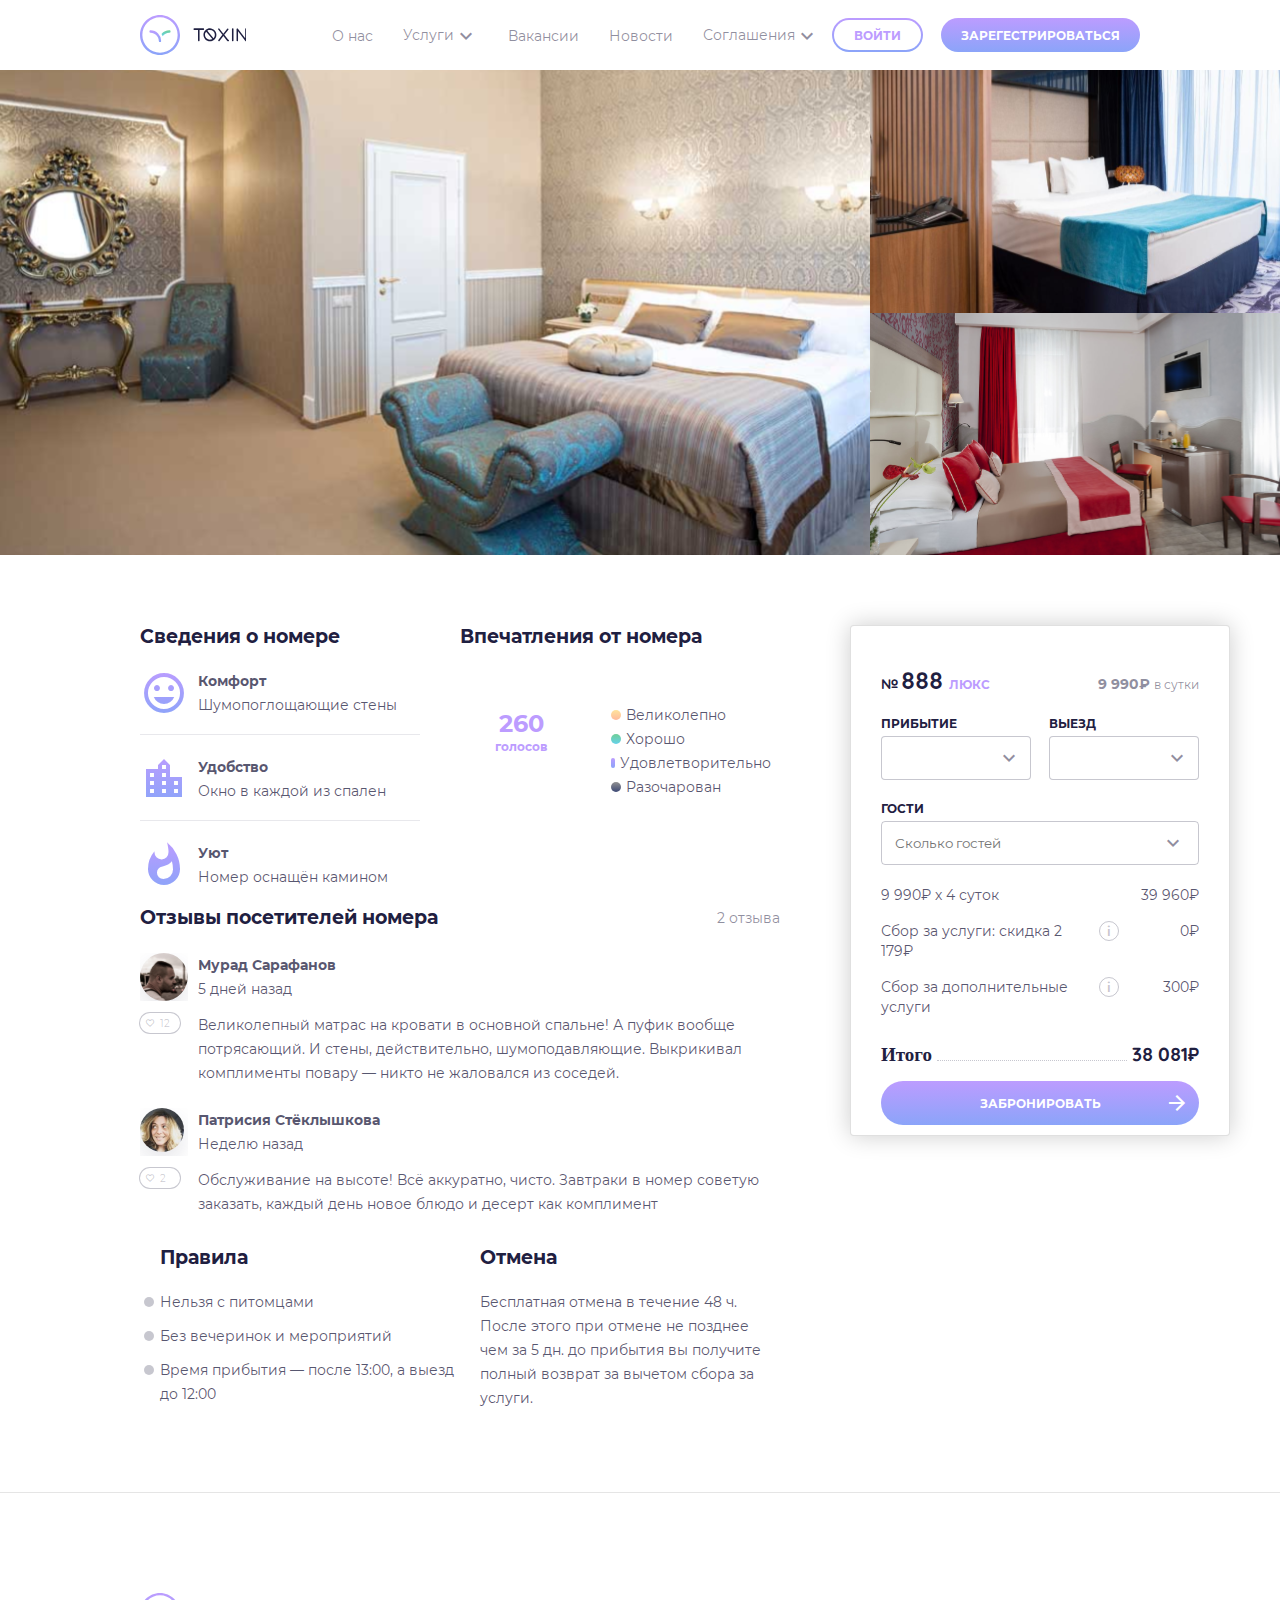
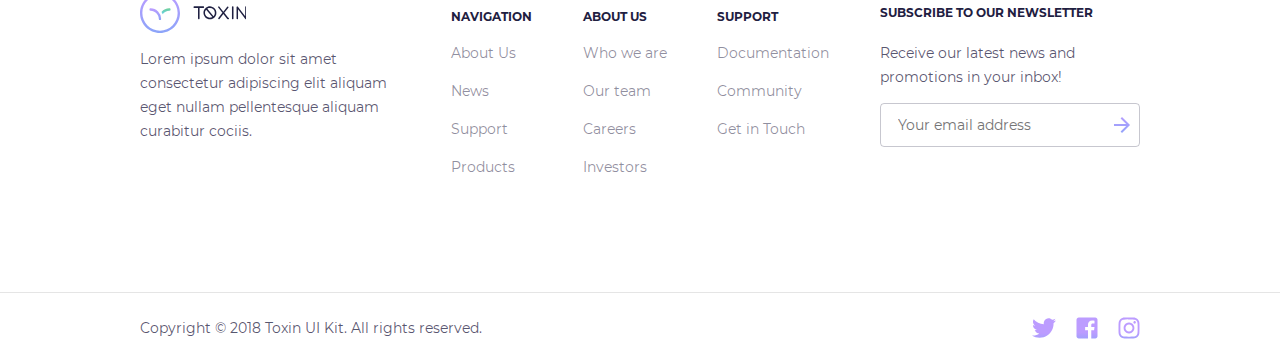
==== room_page/index.html @ 64a339bb "First commit" ====
<!DOCTYPE html><html lang="ru"><head><meta charset="utf-8"><meta name="viewport" content="width=device-width, initial-scale=1.0, maximum-scale=1.0, user-scalable=no"><title>Страница комнаты</title><link rel="stylesheet" href="/room_page.f1047e90.css"><script src="/library.4a9e25ad.js"></script><script src="/room_page.001ac469.js"></script><script src="/two_places_button.42d3b012.js"></script><script src="/one_place_button.93729bb8.js"></script><script>var a;function t(){if(""==CalendarStartDate||""==CalendarEndDate)return $(".main__price-calculator-start-date").val(""),void $(".main__price-calculator-end-date").val("");$(".main__price-calculator-start-date").val(CalendarStartDate.getDate()+"."+CalendarStartDate.getMonth()+"."+CalendarStartDate.getFullYear()),$(".main__price-calculator-end-date").val(CalendarEndDate.getDate()+"."+CalendarEndDate.getMonth()+"."+CalendarEndDate.getFullYear())}$(function(){});</script></head><body><header><div class="room-page-header__header-reg-content"><div class="header-content__company-icons"><div class="logo header-content__header-logo"><svg class="company_icon" width="40" height="40" fill="none" xmlns="http://www.w3.org/2000/svg"><path d="M20 27.059a1.18 1.18 0 01-1.176-1.177c0-4.53-3.706-8.235-8.235-8.235a1.18 1.18 0 01-1.177-1.177c0-.647.53-1.176 1.177-1.176a10.582 10.582 0 0110.588 10.588A1.18 1.18 0 0120 27.06z" fill="url(#paint0_linear)"/><path d="M30.588 16.47a1.18 1.18 0 01-1.176 1.177 8.21 8.21 0 00-6.765 3.559 12.044 12.044 0 00-1.176-2.294 10.49 10.49 0 017.94-3.618c.648 0 1.177.53 1.177 1.176z" fill="url(#paint1_linear)"/><path d="M20 40C8.97 40 0 31.03 0 20S8.97 0 20 0s20 8.97 20 20-8.97 20-20 20zm0-37.647C10.265 2.353 2.353 10.265 2.353 20S10.265 37.647 20 37.647 37.647 29.735 37.647 20 29.735 2.353 20 2.353z" fill="url(#paint2_linear)"/><defs><linearGradient id="paint0_linear" x1="15.294" y1="15.294" x2="15.294" y2="27.059" gradientUnits="userSpaceOnUse"><stop stop-color="#BC9CFF"/><stop offset="1" stop-color="#8BA4F9"/></linearGradient><linearGradient id="paint1_linear" x1="26.029" y1="15.294" x2="26.029" y2="21.206" gradientUnits="userSpaceOnUse"><stop stop-color="#6FCF97"/><stop offset="1" stop-color="#66D2EA"/></linearGradient><linearGradient id="paint2_linear" x1="20" y1="0" x2="20" y2="40" gradientUnits="userSpaceOnUse"><stop stop-color="#BC9CFF"/><stop offset="1" stop-color="#8BA4F9"/></linearGradient></defs></svg><svg class="company_name" width="54" height="14" fill="none" xmlns="http://www.w3.org/2000/svg"><path d="M10.335.368c.222 0 .402.076.542.228.152.14.228.32.228.542a.74.74 0 01-.228.543.705.705 0 01-.542.227H6.572v10.5a.761.761 0 01-.227.56c-.14.14-.32.21-.542.21-.21 0-.391-.07-.543-.21a.761.761 0 01-.228-.56v-10.5H1.27a.74.74 0 01-.542-.227.74.74 0 01-.228-.543C.5.916.576.736.728.596A.74.74 0 011.27.368h9.065zM16.908.368c.886 0 1.72.17 2.502.508.793.338 1.482.799 2.065 1.382a6.342 6.342 0 011.4 2.065c.338.782.508 1.616.508 2.503a6.259 6.259 0 01-.665 2.87 6.498 6.498 0 01-1.803 2.204l-.035.035c-.56.42-1.172.753-1.837.998a6.403 6.403 0 01-2.135.35c-.887 0-1.721-.17-2.503-.508a6.753 6.753 0 01-2.065-1.382 6.538 6.538 0 01-1.382-2.047 6.276 6.276 0 01-.508-2.52c0-.98.198-1.885.595-2.713.397-.84.94-1.557 1.628-2.152l.07-.07c.011 0 .029-.012.052-.035A6.333 6.333 0 0114.685.77c.7-.269 1.44-.403 2.223-.403zm0 11.375c.443 0 .863-.053 1.26-.158a5.584 5.584 0 001.155-.472L13.18 3.641a4.915 4.915 0 00-.875 1.47 4.664 4.664 0 00-.315 1.715c0 .676.128 1.312.385 1.907s.607 1.12 1.05 1.575c.455.443.98.793 1.575 1.05s1.231.385 1.908.385zm3.622-1.593c.408-.443.723-.944.945-1.504.233-.572.35-1.179.35-1.82a4.814 4.814 0 00-1.453-3.465 4.813 4.813 0 00-3.464-1.453c-.467 0-.916.064-1.348.193a4.46 4.46 0 00-1.207.525l6.177 7.524zM30.351 7.63a.763.763 0 01-.595-.28l-4.497-5.774a.714.714 0 01-.158-.543.722.722 0 01.28-.507.658.658 0 01.543-.14c.21.023.379.116.507.28l3.92 5.005L34.184.753a.709.709 0 01.49-.28.74.74 0 01.56.158.721.721 0 01.28.507.713.713 0 01-.158.543l-4.41 5.67a.73.73 0 01-.595.28zm4.918 5.635a1.572 1.572 0 01-.56-.105 3.865 3.865 0 01-.42-.227 2.376 2.376 0 01-.42-.42L30.35 7.981l-3.832 4.934a.721.721 0 01-.508.28.714.714 0 01-.543-.157.709.709 0 01-.28-.49.741.741 0 01.158-.56l4.41-5.67a.682.682 0 01.578-.28c.256 0 .46.093.612.28l4.095 5.25c.058.082.11.134.158.158l.105.052c.198 0 .361.07.49.21.14.128.215.292.227.49a.657.657 0 01-.175.543.744.744 0 01-.525.244h-.052zM39.734 13.265a.761.761 0 01-.56-.227.761.761 0 01-.227-.56V1.103c0-.21.076-.39.227-.542a.761.761 0 01.56-.228c.21 0 .391.076.543.228a.74.74 0 01.227.542v11.375a.761.761 0 01-.227.56.74.74 0 01-.543.227zM52.938 13.23a.685.685 0 01-.595-.297l-7.298-9.59v9.135a.74.74 0 01-.227.543.712.712 0 01-.525.21.75.75 0 01-.753-.753V1.121c0-.164.047-.31.14-.438a.696.696 0 01.385-.262.678.678 0 01.455-.018.79.79 0 01.385.263l7.28 9.607V1.121c0-.199.07-.374.21-.525a.74.74 0 01.543-.228c.21 0 .385.076.525.228a.721.721 0 01.227.525v11.357c0 .163-.046.31-.14.438a.8.8 0 01-.367.28 1.48 1.48 0 01-.245.034z" fill="#1F2041"/></svg>
</div></div><div class="header-content__navigation"><div class="simple-element header-content__nav-simple"><a>О нас</a></div><div class="drop-down-element header-content__nav-drop"><a>Услуги</a><i class="material-icons expand-elemet">expand_more</i></div><div class="simple-element header-content__nav-simple"><a>Вакансии</a></div><div class="simple-element header-content__nav-simple"><a>Новости</a></div><div class="drop-down-element header-content__nav-drop"><a>Соглашения</a><i class="material-icons expand-elemet">expand_more</i></div></div><div class="header-content__header-buttons"><div class="header-content__button-light button-light"><div>ВОЙТИ</div></div><div class="header-content__button-filled button-filled"><div class="innerText">ЗАРЕГЕСТРИРОВАТЬСЯ</div><i class="material-icons additional-icon"></i></div></div></div></header><div class="main"><div class="main__image_container"><div class="main__central_image"></div><div class="main__vertical_images"><div class="main__second_image"></div><div class="main__third_image"></div></div></div><div class="down-content"><div class="main__content"><div class="main__information-block"><div class="main__benefits"><div class="main__benefits-description">Сведения о номере</div><div class="main__benefit"><div class="material-icons main__pic">insert_emoticon</div><div class="main__benefit-description"><b>Комфорт</b><br>Шумопоглощающие стены</div></div><div class="main__benefit"><div class="material-icons main__pic">location_city</div><div class="main__benefit-description"><b>Удобство</b><br>Окно в каждой из спален</div></div><div class="main__benefit"><div class="material-icons main__pic">whatshot</div><div class="main__benefit-description"><b>Уют</b><br>Номер оснащён камином</div></div></div><div class="main__disco-reviews"><div class="main__disco-description">Впечатления от номера</div><div class="main__disco-content"><div class="main__disco-img"><svg class="main__disco-circle"><circle class="circleBad"/><circle class="circleNorm"/><circle class="circleGood"/><circle class="circleDelis"/></svg><div class="main__disco-text"><span>260</span><span>голосов</span></div></div><div class="main__disco-description"><div class="main__disco-description-row"><div class="main__disco_descritpion-color"></div><span>Великолепно</span></div><div class="main__disco-description-row"><div class="main__disco_descritpion-color"></div><span>Хорошо</span></div><div class="main__disco-description-row"><div class="main__disco_descritpion-color"></div><span>Удовлетворительно</span></div><div class="main__disco-description-row"><div class="main__disco_descritpion-color"></div><span>Разочарован</span></div></div></div></div></div><div class="main__text-reviews"><div class="main__text-review-description"><span>Отзывы посетителей номера</span><span>2 отзыва</span></div><div class="main__review"><div class="high_content"><img class="profile_picture" src="/1.a42a3c42.svg" alt="none"><div class="author_and_date"><b>Мурад Сарафанов</b><br>5 дней назад</div></div><div class="down_content"><div class="reviews"><div class="material-icons">favorite_border</div><span>12</span></div><div class="main_text">Великолепный матрас на кровати в основной спальне! А пуфик вообще потрясающий. И стены, действительно, шумоподавляющие. Выкрикивал комплименты повару — никто не жаловался из соседей.</div></div></div><div class="main__review"><div class="high_content"><img class="profile_picture" src="/2.dcd08bd1.svg" alt="none"><div class="author_and_date"><b>Патрисия Стёклышкова</b><br>Неделю назад</div></div><div class="down_content"><div class="reviews"><div class="material-icons">favorite_border</div><span>2</span></div><div class="main_text">Обслуживание на высоте! Всё аккуратно, чисто. Завтраки в номер советую заказать, каждый день новое блюдо и десерт как комплимент</div></div></div></div><div class="main__addirional-information-block"><div class="main__rules"><div class="main__rules-description">Правила</div><ul class="main__list-of-rules"><li>Нельзя с питомцами</li><li>Без вечеринок и мероприятий</li><li>Время прибытия — после 13:00, а выезд до 12:00</li></ul></div><div class="main__cancel-rules"><div class="main__cancel-description">Отмена</div><div class="main__cancel-text">Бесплатная отмена в течение 48 ч. После этого при отмене не позднее чем за 5 дн. до прибытия вы получите полный возврат за вычетом сбора за услуги.</div></div></div></div><div class="main__price-calculator"><div class="main__calculator-description"><span>№</span><span class="number">888</span><span class="type">люкс</span><span class="price">9 990₽</span><span class="period">в сутки</span></div><script src="/list-of-people.716e593d.js"></script><div class="room-list-of-counted-people list-of-counted-items"><div class="list-of-counted-items__item"><div class="list-of-counted-items__item-description">ВЗРОСЛЫЕ</div><div class="button button_minus" id="room-list-of-counted-people__minus-button">-</div><div class="item-number">0</div><div class="button button_plus" id="room-list-of-counted-people__plus-button">+ </div></div><div class="list-of-counted-items__item"><div class="list-of-counted-items__item-description">ДЕТИ</div><div class="button button_minus" id="room-list-of-counted-people__minus-button">-</div><div class="item-number">0</div><div class="button button_plus" id="room-list-of-counted-people__plus-button">+ </div></div><div class="list-of-counted-items__item"><div class="list-of-counted-items__item-description">МЛАДЕНЦЫ</div><div class="button button_minus" id="room-list-of-counted-people__minus-button">-</div><div class="item-number">0</div><div class="button button_plus" id="room-list-of-counted-people__plus-button">+ </div></div><div class="list-of-counted-items__down-buttons clear-accept-buttons"><div class="clean-button" id="room-list-of-counted-people__clean-button">ОЧИСТИТЬ</div><div class="save-button" id="room-list-of-counted-people__save-button">ПРИМЕНИТЬ</div></div></div><script src="/calendar-main.7dfb6f54.js"></script><div class="room-calculator-calendar calendar"><div class="calendar__selector"><div id="calendar-backward-btn"><i class="material-icons calendar-arrow">arrow_back</i></div><div class="calendar__date">Август 2019</div><div id="calendar-forward-btn"><i class="material-icons calendar-arrow">arrow_forward</i></div></div><div class="calendar__main"><div class="calendar__days-name"><div>Пн</div><div>Вт</div><div>Ср</div><div>Чт</div><div>Пт</div><div>Сб</div><div>Вс</div></div><div class="calendar__days"></div></div><div class="calendar__down-buttons clear-accept-buttons"><div class="clean-button" id="calendar__clean-button">ОЧИСТИТЬ</div><div class="save-button" id="calendar__save-button">ПРИМЕНИТЬ</div></div></div><div class="main__price-calculator__date-input"><div class="date-input-place"><div class="start-date-desctiption sub-text-header">прибытие</div><div class="date-input-field" id="start-date-input-field"><input class="main__price-calculator-start-date" type="text" disabled><i class="material-icons two-places-expand-elemet" id="start-date-expand">expand_more</i></div></div><div class="date-input-place"><div class="end-date-desctiption sub-text-header">выезд</div><div class="date-input-field" id="end-date-input-field"><input class="main__price-calculator-end-date" type="text" disabled><i class="material-icons two-places-expand-elemet" id="end-date-expand">expand_more</i></div></div></div><div class="main-price-calculator__one-input"><div class="one-input-container"> <div class="one-input-desctiption sub-text-header">гости</div><div class="one-input-field"> <input class="one-input-text main__price-calculator-number-of-people" type="text" placeholder="Сколько гостей" disabled><i class="material-icons one-input-expand-elemet" id="one-expand__people">expand_more</i></div></div></div><div class="main__price-description-container"><div class="main__price_row"><div class="main__price-description">9 990₽ х 4 суток</div><div class="main__price-inf">i</div><div class="main__price">39 960₽</div></div><div class="main__price_row"><div class="main__price-description">Сбор за услуги: скидка 2 179₽</div><div class="main__price-inf">i </div><div class="main__price">0₽</div></div><div class="main__price_row"><div class="main__price-description">Сбор за дополнительные услуги</div><div class="main__price-inf">i</div><div class="main__price">300₽</div></div></div><div class="price-result"><div>Итого</div><div class="delimiter"></div><div class="summary-price">38 081₽ </div></div><div class="main__price-calculator-button-filled button-filled"><div class="innerText">ЗАБРОНИРОВАТЬ</div><i class="material-icons additional-icon">arrow_forward</i></div></div></div></div><footer><div class="room-page-footer footer-main-content"><div class="footer-main-content__element-logo"><div class="logo footer-logo"><svg class="company_icon" width="40" height="40" fill="none" xmlns="http://www.w3.org/2000/svg"><path d="M20 27.059a1.18 1.18 0 01-1.176-1.177c0-4.53-3.706-8.235-8.235-8.235a1.18 1.18 0 01-1.177-1.177c0-.647.53-1.176 1.177-1.176a10.582 10.582 0 0110.588 10.588A1.18 1.18 0 0120 27.06z" fill="url(#paint0_linear)"/><path d="M30.588 16.47a1.18 1.18 0 01-1.176 1.177 8.21 8.21 0 00-6.765 3.559 12.044 12.044 0 00-1.176-2.294 10.49 10.49 0 017.94-3.618c.648 0 1.177.53 1.177 1.176z" fill="url(#paint1_linear)"/><path d="M20 40C8.97 40 0 31.03 0 20S8.97 0 20 0s20 8.97 20 20-8.97 20-20 20zm0-37.647C10.265 2.353 2.353 10.265 2.353 20S10.265 37.647 20 37.647 37.647 29.735 37.647 20 29.735 2.353 20 2.353z" fill="url(#paint2_linear)"/><defs><linearGradient id="paint0_linear" x1="15.294" y1="15.294" x2="15.294" y2="27.059" gradientUnits="userSpaceOnUse"><stop stop-color="#BC9CFF"/><stop offset="1" stop-color="#8BA4F9"/></linearGradient><linearGradient id="paint1_linear" x1="26.029" y1="15.294" x2="26.029" y2="21.206" gradientUnits="userSpaceOnUse"><stop stop-color="#6FCF97"/><stop offset="1" stop-color="#66D2EA"/></linearGradient><linearGradient id="paint2_linear" x1="20" y1="0" x2="20" y2="40" gradientUnits="userSpaceOnUse"><stop stop-color="#BC9CFF"/><stop offset="1" stop-color="#8BA4F9"/></linearGradient></defs></svg><svg class="company_name" width="54" height="14" fill="none" xmlns="http://www.w3.org/2000/svg"><path d="M10.335.368c.222 0 .402.076.542.228.152.14.228.32.228.542a.74.74 0 01-.228.543.705.705 0 01-.542.227H6.572v10.5a.761.761 0 01-.227.56c-.14.14-.32.21-.542.21-.21 0-.391-.07-.543-.21a.761.761 0 01-.228-.56v-10.5H1.27a.74.74 0 01-.542-.227.74.74 0 01-.228-.543C.5.916.576.736.728.596A.74.74 0 011.27.368h9.065zM16.908.368c.886 0 1.72.17 2.502.508.793.338 1.482.799 2.065 1.382a6.342 6.342 0 011.4 2.065c.338.782.508 1.616.508 2.503a6.259 6.259 0 01-.665 2.87 6.498 6.498 0 01-1.803 2.204l-.035.035c-.56.42-1.172.753-1.837.998a6.403 6.403 0 01-2.135.35c-.887 0-1.721-.17-2.503-.508a6.753 6.753 0 01-2.065-1.382 6.538 6.538 0 01-1.382-2.047 6.276 6.276 0 01-.508-2.52c0-.98.198-1.885.595-2.713.397-.84.94-1.557 1.628-2.152l.07-.07c.011 0 .029-.012.052-.035A6.333 6.333 0 0114.685.77c.7-.269 1.44-.403 2.223-.403zm0 11.375c.443 0 .863-.053 1.26-.158a5.584 5.584 0 001.155-.472L13.18 3.641a4.915 4.915 0 00-.875 1.47 4.664 4.664 0 00-.315 1.715c0 .676.128 1.312.385 1.907s.607 1.12 1.05 1.575c.455.443.98.793 1.575 1.05s1.231.385 1.908.385zm3.622-1.593c.408-.443.723-.944.945-1.504.233-.572.35-1.179.35-1.82a4.814 4.814 0 00-1.453-3.465 4.813 4.813 0 00-3.464-1.453c-.467 0-.916.064-1.348.193a4.46 4.46 0 00-1.207.525l6.177 7.524zM30.351 7.63a.763.763 0 01-.595-.28l-4.497-5.774a.714.714 0 01-.158-.543.722.722 0 01.28-.507.658.658 0 01.543-.14c.21.023.379.116.507.28l3.92 5.005L34.184.753a.709.709 0 01.49-.28.74.74 0 01.56.158.721.721 0 01.28.507.713.713 0 01-.158.543l-4.41 5.67a.73.73 0 01-.595.28zm4.918 5.635a1.572 1.572 0 01-.56-.105 3.865 3.865 0 01-.42-.227 2.376 2.376 0 01-.42-.42L30.35 7.981l-3.832 4.934a.721.721 0 01-.508.28.714.714 0 01-.543-.157.709.709 0 01-.28-.49.741.741 0 01.158-.56l4.41-5.67a.682.682 0 01.578-.28c.256 0 .46.093.612.28l4.095 5.25c.058.082.11.134.158.158l.105.052c.198 0 .361.07.49.21.14.128.215.292.227.49a.657.657 0 01-.175.543.744.744 0 01-.525.244h-.052zM39.734 13.265a.761.761 0 01-.56-.227.761.761 0 01-.227-.56V1.103c0-.21.076-.39.227-.542a.761.761 0 01.56-.228c.21 0 .391.076.543.228a.74.74 0 01.227.542v11.375a.761.761 0 01-.227.56.74.74 0 01-.543.227zM52.938 13.23a.685.685 0 01-.595-.297l-7.298-9.59v9.135a.74.74 0 01-.227.543.712.712 0 01-.525.21.75.75 0 01-.753-.753V1.121c0-.164.047-.31.14-.438a.696.696 0 01.385-.262.678.678 0 01.455-.018.79.79 0 01.385.263l7.28 9.607V1.121c0-.199.07-.374.21-.525a.74.74 0 01.543-.228c.21 0 .385.076.525.228a.721.721 0 01.227.525v11.357c0 .163-.046.31-.14.438a.8.8 0 01-.367.28 1.48 1.48 0 01-.245.034z" fill="#1F2041"/></svg>
</div><p class="footer-main-content__text">Lorem ipsum dolor sit amet consectetur adipiscing elit aliquam eget nullam pellentesque aliquam curabitur cociis.</p></div><div class="item-list"><ul><li>navigation</li><li>About Us</li><li>News</li><li>Support</li><li>Products</li></ul></div><div class="item-list"><ul><li>About us</li><li>Who we are</li><li>Our team</li><li>Careers</li><li>Investors</li></ul></div><div class="item-list"><ul><li>Support</li><li>Documentation</li><li>Community</li><li>Get in Touch</li></ul></div><div class="footer-main-content__element-subscribe"><p class="footer-main-content__subscribe-header">Subscribe to our newsletter</p><p class="footer-main-content__subscribe-description">Receive our latest news and promotions in your inbox!</p><form action=""><div class="email-submit-field"><input id="email-input" name="email" type="text" placeholder="Your email address"><i class="material-icons email-submit-arrow">arrow_forward</i></div></form></div></div><div class="room-page-footer-underline footer-underline-content"><div class="footer-underline-content__copyright">Copyright © 2018 Toxin UI Kit. All rights reserved.</div><div class="footer-underline-content__icons"><div class="social_networks footer-underline"><svg class="twitter-svg" width="24" height="20" fill="none" xmlns="http://www.w3.org/2000/svg"><path d="M21.516 5.125c.03.125.047.328.047.61 0 2.25-.547 4.421-1.641 6.515-1.125 2.219-2.703 3.984-4.735 5.297-2.218 1.469-4.765 2.203-7.64 2.203-2.75 0-5.266-.734-7.547-2.203.344.031.734.047 1.172.047 2.281 0 4.328-.703 6.14-2.11-1.093 0-2.062-.312-2.906-.937a5.085 5.085 0 01-1.687-2.438c.312.032.61.047.89.047.438 0 .875-.047 1.313-.14-1.125-.25-2.063-.829-2.813-1.735C1.36 9.375.984 8.344.984 7.187v-.093a4.634 4.634 0 002.204.656 5.46 5.46 0 01-1.594-1.781 4.683 4.683 0 01-.61-2.344c0-.875.235-1.703.704-2.484A13.646 13.646 0 006.14 4.797a13.794 13.794 0 005.671 1.5 6.832 6.832 0 01-.093-1.125c0-.875.219-1.688.656-2.438A4.77 4.77 0 0114.156.906 4.754 4.754 0 0116.594.25c.718 0 1.375.14 1.968.422a5.473 5.473 0 011.641 1.125 10.015 10.015 0 003.14-1.172c-.374 1.156-1.093 2.063-2.155 2.719.937-.125 1.875-.39 2.812-.797-.688 1-1.516 1.86-2.484 2.578z" fill="url(#paint0_linear)"/><defs><linearGradient id="paint0_linear" x1="12" y1="-2" x2="12" y2="22" gradientUnits="userSpaceOnUse"><stop stop-color="#BC9CFF"/><stop offset="1" stop-color="#8BA4F9"/></linearGradient></defs></svg>
<svg class="facebook-svg" width="22" height="22" fill="none" xmlns="http://www.w3.org/2000/svg"><path d="M21.5 2.75v16.5a2.17 2.17 0 01-.656 1.594 2.17 2.17 0 01-1.594.656h-3.984v-8.297h2.812l.422-3.187h-3.234V8c0-.5.093-.875.28-1.125.25-.281.673-.422 1.267-.422H18.5V3.641c-.656-.094-1.469-.141-2.438-.141-1.25 0-2.25.375-3 1.125-.718.719-1.078 1.734-1.078 3.047v2.344H9.125v3.187h2.86V21.5H2.75a2.17 2.17 0 01-1.594-.656A2.17 2.17 0 01.5 19.25V2.75c0-.625.219-1.156.656-1.594A2.17 2.17 0 012.75.5h16.5a2.17 2.17 0 011.594.656c.437.438.656.969.656 1.594z" fill="url(#paint0_linear)"/><defs><linearGradient id="paint0_linear" x1="11" y1="-1" x2="11" y2="23" gradientUnits="userSpaceOnUse"><stop stop-color="#BC9CFF"/><stop offset="1" stop-color="#8BA4F9"/></linearGradient></defs></svg>
<svg class="instagram-svg" width="22" height="22" fill="none" xmlns="http://www.w3.org/2000/svg"><path d="M11 5.61c-.969 0-1.875.25-2.719.75a5.406 5.406 0 00-1.969 1.968A5.252 5.252 0 005.61 11c0 .969.235 1.875.704 2.719a5.93 5.93 0 001.968 1.969A5.51 5.51 0 0011 16.39c.969 0 1.86-.235 2.672-.703.844-.5 1.5-1.157 1.969-1.97.5-.843.75-1.75.75-2.718a5 5 0 00-.75-2.672 4.972 4.972 0 00-1.97-1.969A5 5 0 0011 5.61zm0 8.906a3.386 3.386 0 01-2.484-1.032A3.386 3.386 0 017.484 11c0-.969.344-1.797 1.032-2.484A3.386 3.386 0 0111 7.484c.969 0 1.797.344 2.484 1.032A3.386 3.386 0 0114.516 11c0 .969-.344 1.797-1.032 2.484A3.386 3.386 0 0111 14.516zm6.89-9.141c-.03.344-.171.64-.421.89-.219.25-.5.376-.844.376s-.64-.125-.89-.375a1.217 1.217 0 01-.376-.891c0-.344.125-.64.375-.89s.547-.376.891-.376.64.125.89.375.376.547.376.891zm3.563 1.266c-.062-.907-.203-1.688-.422-2.344A5.13 5.13 0 0019.72 2.28 5.13 5.13 0 0017.703.97C17.047.75 16.266.625 15.36.594 14.484.53 13.031.5 11 .5S7.5.531 6.594.594c-.875.031-1.64.156-2.297.375A5.537 5.537 0 002.234 2.28 5.392 5.392 0 00.97 4.297C.75 4.953.609 5.734.547 6.64.516 7.516.5 8.969.5 11s.016 3.5.047 4.406c.062.875.203 1.64.422 2.297a5.841 5.841 0 001.265 2.063 5.318 5.318 0 002.063 1.218c.656.25 1.422.391 2.297.422.906.063 2.375.094 4.406.094 2.031 0 3.484-.031 4.36-.094.906-.031 1.687-.156 2.343-.375a5.392 5.392 0 002.016-1.265 5.536 5.536 0 001.312-2.063c.219-.656.344-1.422.375-2.297.063-.906.094-2.375.094-4.406 0-2.031-.016-3.484-.047-4.36zm-2.25 10.546c-.375.938-1.047 1.61-2.015 2.016-.5.188-1.344.313-2.532.375-.656.031-1.625.047-2.906.047h-1.5c-1.25 0-2.219-.016-2.906-.047-1.157-.062-2-.187-2.532-.375-.937-.375-1.609-1.047-2.015-2.015-.188-.532-.313-1.375-.375-2.532a68.365 68.365 0 01-.047-2.906v-1.5c0-1.25.016-2.219.047-2.906.062-1.188.187-2.032.375-2.532.375-.968 1.047-1.64 2.015-2.015.532-.188 1.375-.313 2.532-.375a68.37 68.37 0 012.906-.047h1.5c1.25 0 2.219.016 2.906.047 1.188.062 2.031.187 2.531.375.97.375 1.641 1.047 2.016 2.015.188.5.313 1.344.375 2.532.031.656.047 1.625.047 2.906v1.5c0 1.25-.016 2.219-.047 2.906-.062 1.156-.187 2-.375 2.531z" fill="url(#paint0_linear)"/><defs><linearGradient id="paint0_linear" x1="11" y1="-1" x2="11" y2="23" gradientUnits="userSpaceOnUse"><stop stop-color="#BC9CFF"/><stop offset="1" stop-color="#8BA4F9"/></linearGradient></defs></svg>
</div></div></div></footer></body></html>
---- room_page.f1047e90.css ----
@font-face{font-family:Material Icons;font-style:normal;font-weight:400;src:url(/MaterialIcons-Regular.b2dfdb43.eot);src:local("Material Icons"),local("MaterialIcons-Regular"),url(/MaterialIcons-Regular.042e3246.woff2) format("woff2"),url(/MaterialIcons-Regular.cc4a9352.woff) format("woff"),url(/MaterialIcons-Regular.7f257eac.ttf) format("truetype")}.material-icons{font-family:Material Icons!important;font-weight:400;font-style:normal;font-size:24px;display:inline-block;line-height:1;text-transform:none;letter-spacing:normal;word-wrap:normal;white-space:nowrap;direction:ltr;-webkit-font-smoothing:antialiased;text-rendering:optimizeLegibility;-moz-osx-font-smoothing:grayscale;font-feature-settings:"liga"}@font-face{font-family:Montserrat;src:url(/Montserrat-Regular.4a781d87.ttf) format("truetype");font-weight:400;font-style:normal}@font-face{font-family:Montserrat;src:url(/Montserrat-Bold.21325ae9.ttf) format("truetype");font-weight:700;font-style:normal}@font-face{font-family:Quicksand;src:url(/Quicksand-Light.4e412ae1.ttf) format("truetype");font-weight:300;font-style:normal}@font-face{font-family:Quicksand;src:url(/Quicksand-Regular.25f4ee2e.ttf) format("truetype");font-weight:400;font-style:normal}@font-face{font-family:Quicksand;src:url(/Quicksand-Bold.18b20a52.ttf) format("truetype");font-weight:700;font-style:bold}.button-filled{cursor:pointer;display:flex;position:relative;justify-content:center;border-radius:22px;background:linear-gradient(180deg,#bc9cff,#8ba4f9);height:34px;color:#fff;padding:0 20px}.button-filled div{font-family:Montserrat;font-style:normal;font-weight:700;font-size:12px;margin:auto 0;align-items:center}.button-filled i{position:absolute;text-align:center;width:44px;height:44px;line-height:44px}.button-light{cursor:pointer;display:flex;justify-content:center;position:relative;height:30px;border-radius:20px;background-clip:padding-box;background:#fff;color:#bc9cff;padding:0 20px}.button-light div{margin:auto 0;align-items:center}.button-light:after{position:absolute;top:-2px;bottom:-2px;left:-2px;right:-2px;background:linear-gradient(180deg,#bc9cff,#8ba4f9);content:"";z-index:-1;border-radius:22px}.drop-down-element{height:18px;display:flex;align-items:flex-start}.drop-down-element a{font-style:normal;font-weight:400;font-size:14px;color:rgba(31,32,65,.5)}.drop-down-element .expand-elemet{line-height:20px;color:rgba(31,32,65,.5)}.simple-element{height:18px}.simple-element a{font-style:normal;font-weight:400;font-size:14px;color:rgba(31,32,65,.5)}body{margin:0}[class$=__header-reg-content]{background:#fff;box-shadow:0 10px 20px rgba(31,32,65,.05);width:100%;min-height:70px;display:flex;flex-direction:row;align-items:center;flex-wrap:wrap}[class$=__header-reg-content] *{font-family:Montserrat}[class$=__header-reg-content] .header-content__company-icons{margin-left:140px;margin-right:auto}[class$=__header-reg-content] .header-content__navigation{display:flex;flex-direction:row;align-content:center}[class$=__header-reg-content] .header-content__navigation>*{margin:0 15px}[class$=__header-reg-content] .header-content__header-buttons{z-index:0;margin-right:140px;display:flex;align-items:center;flex-wrap:wrap;align-content:center}[class$=__header-reg-content] .header-content__header-buttons .header-content__button-light{font-style:normal;font-weight:700;font-size:12px;line-height:15px}[class$=__header-reg-content] .header-content__header-buttons .header-content__button-filled{z-index:10;font-style:normal;font-weight:700;font-size:12px;line-height:15px;margin-left:20px}@media (max-width:1250px){[class$=__header-reg-content]{flex-direction:column;justify-content:space-between;align-content:center}[class$=__header-reg-content]>*{margin:10px 0!important}}@media (max-width:500px){[class$=__header-reg-content]{flex-direction:column;justify-content:space-between;align-content:center}[class$=__header-reg-content]>*{flex-direction:column!important;align-items:center!important;margin:10px 0!important}[class$=__header-reg-content] .header-content__navigation>*{margin:10px 0!important}[class$=__header-reg-content] .header-content__header-buttons>*{margin:5px 0!important}}.logo{display:flex;align-items:center}.logo .company_icon{width:40px;margin-right:12.5px}.logo .company_name{width:53.19px}.item-list ul{padding-inline-start:0;list-style:none}.item-list ul>li{color:rgba(31,32,65,.5);font-style:normal;font-weight:400;font-size:14px;margin-top:20px}.item-list ul :first-child{font-style:normal;font-weight:700;font-size:12px;color:#1f2041;margin-top:0;text-transform:uppercase}.footer-main-content{border-top:1px solid #e5e5e5;padding-top:100px;background:#fff;box-shadow:0 1px 0 rgba(31,32,65,.1);display:flex;flex-direction:row;align-items:flex-start;justify-content:space-between;padding-bottom:100px}.footer-main-content *{font-family:Montserrat}.footer-main-content .footer-main-content__element-logo{margin-left:140px;width:260px}.footer-main-content .footer-main-content__element-logo .footer-main-content__text{font-style:normal;font-weight:400;font-size:14px;line-height:24px;color:rgba(31,32,65,.75)}.footer-main-content .footer-main-content__element-subscribe{margin-right:140px;width:260px}.footer-main-content .footer-main-content__element-subscribe .footer-main-content__subscribe-header{text-transform:uppercase;font-style:normal;font-weight:700;font-size:12px;color:#1f2041;margin-bottom:21px}.footer-main-content .footer-main-content__element-subscribe .footer-main-content__subscribe-description{font-style:normal;font-weight:400;font-size:14px;line-height:24px;color:rgba(31,32,65,.75)}.footer-main-content .footer-main-content__element-subscribe .email-submit-field{display:flex;flex-direction:row;align-items:center;border:1px solid rgba(31,32,65,.25);box-sizing:border-box;border-radius:4px;width:260px;height:44px}.footer-main-content .footer-main-content__element-subscribe .email-submit-field .material-icons.email-submit-arrow{width:44px;text-align:center;background:linear-gradient(180deg,#bc9cff,#8ba4f9);-webkit-background-clip:text;-webkit-text-fill-color:transparent;display:initial}.footer-main-content .footer-main-content__element-subscribe .email-submit-field #email-input{border:none;font-style:normal;font-weight:400;font-size:14px;line-height:24px;color:rgba(31,32,65,.25);margin-left:15px;margin-right:auto}.footer-main-content .footer-main-content__element-subscribe .email-submit-field .image-select-label__cancel{background:none;border:none;width:44px;height:44px}@media (max-width:1130px){.footer-main-content__element-logo{margin-left:3%!important}.footer-main-content__element-subscribe{margin-right:3%!important}}@media (max-width:880px){.footer-main-content{flex-direction:column!important;align-items:center}.footer-main-content .item-list{width:260px}.footer-main-content__element-logo{margin-left:0!important}.footer-main-content__element-subscribe{margin-right:0!important}}.social_networks{display:flex;flex-direction:row;align-items:center}.social_networks .facebook-svg,.social_networks .twitter-svg{margin-right:20px}.footer-underline-content{border-top:1px solid #e5e5e5;width:100%;height:70px;display:flex;align-items:center;background:#fff}.footer-underline-content .footer-underline-content__copyright{margin-left:140px;margin-right:auto;font-family:Montserrat;font-style:normal;font-weight:400;font-size:14px;line-height:17px;color:rgba(31,32,65,.75)}.footer-underline-content .footer-underline-content__icons{margin-right:140px}@media (max-width:760px){.footer-underline-content{flex-direction:column!important;align-items:center;height:90px}.footer-underline-content__copyright{margin-left:0!important;margin-right:0!important;margin-top:10px;margin-bottom:10px}.footer-underline-content__icons{margin-right:0!important}}.calendar{background:#fff;border:1px solid rgba(31,32,65,.25);box-sizing:border-box;box-shadow:0 10px 20px rgba(31,32,65,.05);border-radius:4px;padding-left:20px;padding-right:20px}.calendar .calendar__selector{display:flex;align-items:center;justify-content:space-between;margin-top:20px;margin-bottom:30px}.calendar .calendar__selector .calendar__date{font-style:normal;font-weight:700;font-size:19px;line-height:24px}.calendar .calendar__selector .material-icons.calendar-arrow{width:44px;text-align:center;background:linear-gradient(180deg,#bc9cff,#8ba4f9);-webkit-background-clip:text;-webkit-user-select:none;-webkit-text-fill-color:transparent;display:initial}.calendar .calendar__main .calendar__days-name{font-family:Montserrat;display:flex;flex-direction:row;justify-content:space-around}.calendar .calendar__main .calendar__days-name *{height:40px;line-height:40px;font-style:normal;font-weight:700;font-size:12px;color:#bc9cff}.calendar .calendar__main .calendar__days{display:flex;flex-direction:row;flex-wrap:wrap}.calendar .calendar__main .calendar__days .day{cursor:pointer;-webkit-user-select:none;text-align:center;font-style:normal;font-weight:400;font-size:12px;width:14.2%}.calendar .calendar__main .calendar__days .pushed-up{background:linear-gradient(180deg,#6fcf97,#66d2ea);border-radius:22px;color:#fff!important}.calendar .calendar__main .calendar__days .pushed-down{background:linear-gradient(180deg,rgba(111,207,151,.445),rgba(102,210,234,.466));border-radius:22px;color:#fff!important}.calendar .calendar__main .calendar__days .mouse-on{background:hsla(0,0%,56.9%,.11);border-radius:22px}.calendar .calendar__main .calendar__days .other-month-day{color:rgba(31,32,65,.25)}.calendar .calendar__main .calendar__days .curr-month-day{color:rgba(31,32,65,.5)}.calendar .calendar__main .calendar__days .selected-day,.calendar .calendar__main .calendar__days .selected-day-in-period{z-index:10;font-weight:700;border-radius:22px;color:#fff!important;background:linear-gradient(180deg,#bc9cff,#8ba4f9)!important}.calendar .calendar__main .calendar__days .selected-day-in-period{position:relative}.calendar .calendar__main .calendar__days .selected-day-in-period.start:before{right:0}.calendar .calendar__main .calendar__days .selected-day-in-period.end:before,.calendar .calendar__main .calendar__days .selected-day-in-period.start:before{width:20px;height:inherit;content:"";z-index:-1;position:absolute;border-radius:0;background:linear-gradient(180deg,rgba(188,156,255,.25),rgba(139,164,249,.25) 80%)}.calendar .calendar__main .calendar__days .selected-day-in-period.end:before{left:0}.calendar .calendar__main .calendar__days .day-in-period{background:linear-gradient(180deg,rgba(188,156,255,.25),rgba(139,164,249,.25) 80%)}.calendar .clear-accept-buttons{display:flex;flex-direction:row;justify-content:space-between;align-content:center}.calendar .clear-accept-buttons .clean-button{color:rgba(31,32,65,.5)}.calendar .clear-accept-buttons .clean-button,.calendar .clear-accept-buttons .save-button{cursor:pointer;font-family:Montserrat;font-style:normal;font-weight:700;font-size:12px;line-height:15px}.calendar .clear-accept-buttons .save-button{color:#bc9cff}.calendar .calendar__down-buttons{margin-top:20px;margin-bottom:20px}.list-of-counted-items{display:flex;flex-direction:column;height:159px;border:1px solid rgba(31,32,65,.5);box-shadow:0 10px 20px rgba(31,32,65,.05);background:#fff}.list-of-counted-items .list-of-counted-items__down-buttons{margin-top:19px}.list-of-counted-items .list-of-counted-items__down-buttons :first-child{margin-left:15px}.list-of-counted-items .list-of-counted-items__down-buttons :last-child{margin-right:7px}.list-of-counted-items .clear-accept-buttons{display:flex;flex-direction:row;justify-content:space-between;align-content:center}.list-of-counted-items .clear-accept-buttons .clean-button{cursor:pointer;font-family:Montserrat;font-style:normal;font-weight:700;font-size:12px;line-height:15px;color:rgba(31,32,65,.5)}.list-of-counted-items .clear-accept-buttons .save-button{cursor:pointer;font-family:Montserrat;font-style:normal;font-weight:700;font-size:12px;line-height:15px;color:#bc9cff}.list-of-counted-items .list-of-counted-items__item{margin-top:7px;height:30px;display:flex;flex-direction:row;align-items:center}.list-of-counted-items .list-of-counted-items__item .list-of-counted-items__item-description{margin-right:auto;font-style:normal;font-weight:700;font-size:12px;line-height:15px;color:#1f2041;margin-left:15px}.list-of-counted-items .list-of-counted-items__item .button{-webkit-user-select:none;display:flex;justify-content:center;width:30px;height:30px;border:1px solid rgba(31,32,65,.25);box-sizing:border-box;border-radius:22px;color:rgba(31,32,65,.5)}.list-of-counted-items .list-of-counted-items__item .item-number{width:20px;text-align:center}.list-of-counted-items .list-of-counted-items__item .pushed-up{background:hsla(0,0%,70.2%,.479)}.list-of-counted-items .list-of-counted-items__item .button_minus{line-height:25px;margin-right:10px}.list-of-counted-items .list-of-counted-items__item .button_plus{line-height:30px;margin-left:10px;margin-right:7px}[class$=__review] .high_content{display:flex;flex-direction:row;align-content:center}[class$=__review] .high_content img{width:48px;height:48px;margin-right:10px}[class$=__review] .high_content .author_and_date{font-style:normal;font-size:14px;line-height:24px;color:rgba(31,32,65,.75)}[class$=__review] .down_content{margin-top:12px;display:flex;flex-direction:row;justify-content:flex-start}[class$=__review] .down_content .reviews{width:40px;height:20px;background:#fff;background-clip:padding-box;position:relative;border-radius:20px;-webkit-user-select:none}[class$=__review] .down_content .reviews :first-child{color:rgba(31,32,65,.25);width:20px;height:20px;font-size:10px;line-height:20px;text-align:center}[class$=__review] .down_content .reviews :last-child{vertical-align:middle;font-style:normal;font-weight:400;font-size:10px;line-height:20px;text-align:center;color:rgba(31,32,65,.25)}[class$=__review] .down_content .reviews:after{position:absolute;top:-1px;bottom:-1px;left:-1px;right:-1px;background:rgba(31,32,65,.25);content:"";z-index:-1;border-radius:10px;border-radius:22px}[class$=__review] .down_content .reviews-click :first-child{color:#bc9cff;width:20px;height:20px;font-size:10px;line-height:20px;text-align:center}[class$=__review] .down_content .reviews-click :last-child{vertical-align:middle;font-style:normal;font-weight:400;font-size:10px;line-height:20px;text-align:center;color:#bc9cff}[class$=__review] .down_content .reviews-click:after{position:absolute;top:-1px;bottom:-1px;left:-1px;right:-1px;background:linear-gradient(180deg,#bc9cff,#8ba4f9);content:"";z-index:-1;border-radius:10px;border-radius:22px}[class$=__review] .down_content .main_text{margin-left:18px;width:90%;font-style:normal;font-weight:400;font-size:14px;line-height:24px;color:rgba(31,32,65,.75)}[class$=__date-input]{display:flex;flex-direction:row;align-items:flex-start;width:100%;margin-top:30px}[class$=__date-input] :first-child{margin-right:auto}[class$=__date-input] .date-input-place{width:47.2%}[class$=__date-input] .date-input-place input{background:none;border:none;box-sizing:border-box;padding-left:15px}[class$=__date-input] .date-input-place .date-input-field{display:flex;flex-direction:row;align-content:center;background:#fff;border:1px solid rgba(31,32,65,.25);box-sizing:border-box;border-radius:4px}[class$=__date-input] .date-input-place .date-input-field :first-child{width:70%;padding-top:12px;padding-bottom:12px}[class$=__date-input] .date-input-place .date-input-field .two-places-expand-elemet{cursor:pointer;text-align:center;line-height:42px;width:28%;color:rgba(31,32,65,.5)}[class$=__date-input] .date-input-place .end-date{width:150px;padding-top:12px;padding-bottom:12px}[class$=__one-input]{margin-top:24px;width:100%}[class$=__one-input] .one-input-field{border:1px solid rgba(31,32,65,.25);border-radius:4px;display:flex;align-content:center}[class$=__one-input] .one-input-field .one-input-text{margin-right:auto;background:none;border:none;box-sizing:border-box;padding-left:13px;text-overflow:ellipsis;width:87%}[class$=__one-input] .one-input-field .one-input-expand-elemet{-webkit-user-select:none;cursor:pointer;text-align:center;line-height:42px;width:16.5%;color:rgba(31,32,65,.5)}.text-header{font-family:Open Sans;width:100%;font-size:24px;line-height:30px}.sub-text-header,.text-header{font-style:normal;font-weight:700;color:#1f2041}.sub-text-header{font-size:12px;line-height:9px;text-transform:uppercase;margin-bottom:8px}.main *{font-family:Montserrat}.main .main__image_container{display:flex;flex-direction:row;align-items:flex-start;height:485px}.main .main__image_container .main__central_image{height:100%;width:68%;background-image:url(/888.d6756c8f.svg);background-size:cover}.main .main__image_container .main__vertical_images{height:485px;width:32%;display:flex;flex-direction:column;align-items:flex-start}.main .main__image_container .main__vertical_images div{width:100%;height:50%}.main .main__image_container .main__vertical_images .main__second_image{background-image:url(/956.daf66b98.svg);background-size:cover}.main .main__image_container .main__vertical_images .main__third_image{background-image:url(/980.b75dedaf.svg);background-size:cover}.main .down-content{display:flex;flex-direction:row}.main .down-content .main__price-calculator{position:relative;padding-left:30px;padding-right:30px;width:380px;height:511px;background:#fff;border:1px solid rgba(0,0,0,.12);box-sizing:border-box;box-shadow:0 0 25px rgba(0,0,0,.2);border-radius:4px;margin-top:70px;margin-left:70px;margin-bottom:70px}.main .down-content .main__price-calculator .main__calculator-description{margin-top:46px;width:100%;display:flex;flex-direction:row;align-items:flex-end;line-height:10px}.main .down-content .main__price-calculator .main__calculator-description :first-child{font-family:Quicksand;font-style:normal;font-weight:700;font-size:14px;color:#1f2041;margin-right:3px;align-self:flex-end}.main .down-content .main__price-calculator .main__calculator-description .number{font-family:Quicksand;font-style:normal;font-weight:700;font-size:24px;line-height:17px;color:#1f2041;margin-right:6px}.main .down-content .main__price-calculator .main__calculator-description .type{font-family:Montserrat;font-style:normal;font-weight:700;font-size:12px;line-height:9px;text-transform:uppercase;color:#bc9cff;margin-right:auto}.main .down-content .main__price-calculator .main__calculator-description .price{font-style:normal;font-weight:700;font-size:14px;line-height:10px;color:rgba(31,32,65,.5);margin-right:4px}.main .down-content .main__price-calculator .main__calculator-description .period{font-style:normal;font-weight:400;font-size:12px;line-height:8px;color:rgba(31,32,65,.5)}.main .down-content .main__price-calculator .main__price-calculator-date-input{display:flex;flex-direction:row;align-items:flex-start;width:100%;margin-top:30px}.main .down-content .main__price-calculator .main__price-calculator-date-input :first-child{margin-right:auto}.main .down-content .main__price-calculator .main__price-calculator-date-input .main__price-calculator-date-input-place{width:47.2%}.main .down-content .main__price-calculator .main__price-calculator-date-input .main__price-calculator-date-input-place input{background:none;border:none;box-sizing:border-box;padding-left:15px}.main .down-content .main__price-calculator .main__price-calculator-date-input .main__price-calculator-date-input-place .main__price-calculator-date-input-field{display:flex;flex-direction:row;align-content:center;background:#fff;border:1px solid rgba(31,32,65,.25);box-sizing:border-box;border-radius:4px}.main .down-content .main__price-calculator .main__price-calculator-date-input .main__price-calculator-date-input-place .main__price-calculator-date-input-field .main__price-calculator-end-date,.main .down-content .main__price-calculator .main__price-calculator-date-input .main__price-calculator-date-input-place .main__price-calculator-date-input-field .main__price-calculator-start-date{width:70%;padding-top:12px;padding-bottom:12px}.main .down-content .main__price-calculator .main__price-calculator-date-input .main__price-calculator-date-input-place .main__price-calculator-date-input-field .calendar-expand-elemet{cursor:pointer;text-align:center;line-height:42px;width:28%;color:rgba(31,32,65,.5)}.main .down-content .main__price-calculator .main__price-calculator-date-input .main__price-calculator-date-input-place .main__price-calculator-end-date-desctiption,.main .down-content .main__price-calculator .main__price-calculator-date-input .main__price-calculator-date-input-place .main__price-calculator-start-date-desctiption{font-style:normal;font-weight:700;font-size:12px;line-height:9px;text-transform:uppercase;color:#1f2041;margin-bottom:8px}.main .down-content .main__price-calculator .main__price-calculator-date-input .main__price-calculator-date-input-place .main__price-calculator-end-date{width:150px;padding-top:12px;padding-bottom:12px}.main .down-content .main__price-calculator .main__price-calculator-people-input{margin-top:24px;width:100%}.main .down-content .main__price-calculator .main__price-calculator-people-input .main__price-calculator-number-of-people-desctiption{font-style:normal;font-weight:700;font-size:12px;line-height:9px;margin-bottom:8px;text-transform:uppercase;color:#1f2041}.main .down-content .main__price-calculator .main__price-calculator-people-input .main__price-calculator-number-of-people-input-field{border:1px solid rgba(31,32,65,.25);border-radius:4px;display:flex;align-content:center}.main .down-content .main__price-calculator .main__price-calculator-people-input .main__price-calculator-number-of-people-input-field .main__price-calculator-number-of-people{margin-right:auto;background:none;border:none;box-sizing:border-box;padding-left:13px;text-overflow:ellipsis;width:87%}.main .down-content .main__price-calculator .main__price-calculator-people-input .main__price-calculator-number-of-people-input-field .people-expand-elemet{-webkit-user-select:none;cursor:pointer;text-align:center;line-height:42px;width:13%;color:rgba(31,32,65,.5)}.main .down-content .main__price-calculator .main__price-description-container{margin-top:20px}.main .down-content .main__price-calculator .main__price-description-container :first-child .main__price-inf{visibility:hidden}.main .down-content .main__price-calculator .main__price-description-container :last-child{margin-bottom:0}.main .down-content .main__price-calculator .main__price-description-container .main__price_row{margin-bottom:16px;width:100%;display:flex;flex-direction:row;align-items:flex-start}.main .down-content .main__price-calculator .main__price-description-container .main__price_row *{font-style:normal;font-weight:400;font-size:14px;line-height:20px;color:rgba(31,32,65,.75)}.main .down-content .main__price-calculator .main__price-description-container .main__price_row .main__price-description{width:67.3%}.main .down-content .main__price-calculator .main__price-description-container .main__price_row .main__price-inf{margin-left:4px;margin-right:auto;border-radius:10px;width:18px;height:18px;text-align:center;font-style:normal;font-weight:700;font-size:12px;line-height:20px;color:rgba(31,32,65,.25);border:1px solid rgba(31,32,65,.25)}.main .down-content .main__price-calculator .price-result{margin-top:30px;width:100%;height:14px;display:flex;flex-direction:row;justify-content:space-between}.main .down-content .main__price-calculator .price-result *{font-family:Quicksand;font-style:normal;font-weight:700;font-size:19px;line-height:14px;color:#1f2041}.main .down-content .main__price-calculator .price-result .delimiter{align-self:flex-end;width:60%;height:0;border-bottom:1px dotted rgba(31,32,65,.25);box-sizing:border-box}.main .down-content .main__price-calculator .room-list-of-counted-people{display:none;position:absolute;z-index:10;width:316px;top:234px;left:30px}.main .down-content .main__price-calculator .main__price-calculator-button-filled{width:100%;height:44px;padding:0;margin-top:20px;margin-bottom:30px}.main .down-content .main__price-calculator .main__price-calculator-button-filled .additional-icon{right:0}.main .down-content .main__price-calculator .room-calculator-calendar{z-index:20;position:absolute;display:none;top:160px;left:30px;right:30px}.main .down-content .main__content{margin-left:140px;margin-top:70px;width:50%;height:100%}.main .down-content .main__content .main__information-block{height:40%;display:flex;flex-direction:row}.main .down-content .main__content .main__information-block .main__benefits{width:50%;height:100%}.main .down-content .main__content .main__information-block .main__benefits .main__benefits-description{font-style:normal;font-weight:700;font-size:19px;line-height:24px;color:#1f2041}.main .down-content .main__content .main__information-block .main__benefits :last-child{border-bottom:none!important}.main .down-content .main__content .main__information-block .main__benefits .main__benefit{height:65px;width:280px;display:flex;flex-direction:row;margin-top:20px;border-bottom:1px solid rgba(31,32,65,.1)}.main .down-content .main__content .main__information-block .main__benefits .main__benefit .main__pic{width:48px;height:48px;text-align:center;font-family:Material Icons;font-size:48px;background:linear-gradient(180deg,#bc9cff,#8ba4f9);-webkit-background-clip:text;-webkit-text-fill-color:transparent}.main .down-content .main__content .main__information-block .main__benefits .main__benefit .main__benefit-description{margin-left:10px;font-family:Montserrat;font-size:14px;line-height:24px;color:rgba(31,32,65,.75)}.main .down-content .main__content .main__information-block .main__disco-reviews{width:50%;height:100%}.main .down-content .main__content .main__information-block .main__disco-reviews .main__disco-description{font-style:normal;font-weight:700;font-size:19px;line-height:24px;color:#1f2041}.main .down-content .main__content .main__information-block .main__disco-reviews .main__disco-content{display:flex;flex-direction:row}.main .down-content .main__content .main__information-block .main__disco-reviews .main__disco-content .main__disco-img{margin-top:21px;position:relative;width:121px;height:121px}.main .down-content .main__content .main__information-block .main__disco-reviews .main__disco-content .main__disco-img .main__disco-circle .circleBad{cx:60px;cy:60px;r:60px;fill:transparent;stroke:url(#bad-gradient);stroke-width:0px;stroke-dasharray:157px 157px;stroke-dashoffset:-77px}.main .down-content .main__content .main__information-block .main__disco-reviews .main__disco-content .main__disco-img .main__disco-circle .circleNorm{cx:62px;cy:63px;r:60px;fill:transparent;stroke:url(#norm-gradient);stroke-width:4px;stroke-dasharray:138px 343px;stroke-dashoffset:197px}.main .down-content .main__content .main__information-block .main__disco-reviews .main__disco-content .main__disco-img .main__disco-circle .circleGood{cx:62px;cy:63px;r:60px;fill:transparent;stroke:url(#good-gradient);stroke-width:4px;stroke-dasharray:90px 309px;stroke-dashoffset:-2px}.main .down-content .main__content .main__information-block .main__disco-reviews .main__disco-content .main__disco-img .main__disco-circle .circleDelis{cx:62px;cy:63px;r:60px;fill:transparent;stroke:url(#delis-gradient);stroke-width:4px;stroke-dasharray:186px 186px;stroke-dashoffset:-95px}.main .down-content .main__content .main__information-block .main__disco-reviews .main__disco-content .main__disco-img .main__disco-text{position:absolute;top:39px;left:35px;display:flex;flex-direction:column;align-items:center}.main .down-content .main__content .main__information-block .main__disco-reviews .main__disco-content .main__disco-img .main__disco-text span{font-style:normal;font-weight:700;color:#bc9cff}.main .down-content .main__content .main__information-block .main__disco-reviews .main__disco-content .main__disco-img .main__disco-text :first-child{font-size:24px;line-height:30px}.main .down-content .main__content .main__information-block .main__disco-reviews .main__disco-content .main__disco-img .main__disco-text :last-child{font-size:12px;line-height:15px}.main .down-content .main__content .main__information-block .main__disco-reviews .main__disco-content .main__disco-description{margin-left:30px;margin-top:54px;height:96px;width:160px;display:flex;flex-direction:column}.main .down-content .main__content .main__information-block .main__disco-reviews .main__disco-content .main__disco-description .main__disco-description-row{height:24px;display:flex;flex-direction:row;align-items:center}.main .down-content .main__content .main__information-block .main__disco-reviews .main__disco-content .main__disco-description .main__disco-description-row .main__disco_descritpion-color{width:10px;height:10px;margin-right:5px;border-radius:5px}.main .down-content .main__content .main__information-block .main__disco-reviews .main__disco-content .main__disco-description .main__disco-description-row span{font-style:normal;font-weight:400;font-size:14px;line-height:24px;color:rgba(31,32,65,.75)}.main .down-content .main__content .main__information-block .main__disco-reviews .main__disco-content .main__disco-description :first-child .main__disco_descritpion-color{background:linear-gradient(180deg,#ffe39c,#ffba9c)}.main .down-content .main__content .main__information-block .main__disco-reviews .main__disco-content .main__disco-description :nth-child(2) .main__disco_descritpion-color{background:linear-gradient(180deg,#6fcf97,#66d2ea)}.main .down-content .main__content .main__information-block .main__disco-reviews .main__disco-content .main__disco-description :nth-child(3) .main__disco_descritpion-color{background:linear-gradient(180deg,#bc9cff,#8ba4f9)}.main .down-content .main__content .main__information-block .main__disco-reviews .main__disco-content .main__disco-description :nth-child(4) .main__disco_descritpion-color{background:linear-gradient(180deg,#919191,#3d4975)}.main .down-content .main__content .main__text-reviews{width:100%}.main .down-content .main__content .main__text-reviews .main__text-review-description{display:flex;flex-direction:row;align-items:center;justify-content:space-between}.main .down-content .main__content .main__text-reviews .main__text-review-description :first-child{font-style:normal;font-weight:700;font-size:19px;line-height:24px;color:#1f2041}.main .down-content .main__content .main__text-reviews .main__text-review-description :last-child{font-style:normal;font-weight:400;font-size:14px;line-height:14px;text-align:right;color:rgba(31,32,65,.5)}.main .down-content .main__content .main__text-reviews [class$=__review]{margin-top:23px}.main .down-content .main__content .main__addirional-information-block{height:26%;display:flex;flex-direction:row;margin-top:30px;margin-bottom:70px}.main .down-content .main__content .main__addirional-information-block .main__rules{width:50%;height:100%}.main .down-content .main__content .main__addirional-information-block .main__rules .main__rules-description{font-style:normal;font-weight:700;font-size:19px;line-height:24px;color:#1f2041;margin-left:20px}.main .down-content .main__content .main__addirional-information-block .main__rules ul{padding-inline-start:20px;margin-block-start:20px}.main .down-content .main__content .main__addirional-information-block .main__rules ul :first-child{margin-top:0}.main .down-content .main__content .main__addirional-information-block .main__rules ul li{position:relative;list-style-type:none;margin-top:10px;font-style:normal;font-weight:400;font-size:14px;line-height:24px;color:rgba(31,32,65,.75)}.main .down-content .main__content .main__addirional-information-block .main__rules ul li:before{top:6.5px;left:-16px;position:absolute;content:"";width:10px;height:10px;border-radius:5px;background:rgba(31,32,65,.25)}.main .down-content .main__content .main__addirional-information-block .main__cancel-rules{width:50%;height:100%}.main .down-content .main__content .main__addirional-information-block .main__cancel-rules .main__cancel-description{font-style:normal;font-weight:700;font-size:19px;line-height:24px;color:#1f2041;margin-left:20px}.main .down-content .main__content .main__addirional-information-block .main__cancel-rules .main__cancel-text{margin-top:20px;margin-left:20px;font-style:normal;font-weight:400;font-size:14px;line-height:24px;color:rgba(31,32,65,.75)}@media (max-width:1200px){.main .down-content{flex-direction:column;align-items:center}.main .down-content div.main__price-calculator{flex-direction:column;margin-left:0}.main .down-content div.main__content{margin-left:0}}@media (max-width:900px){.main__image_container{flex-direction:column!important;height:1200px}.main__image_container .main__central_image{width:100%!important;height:60%!important}.main__image_container .main__vertical_images{flex-direction:row!important;height:40%!important;width:100%!important}.main__image_container .main__vertical_images div{width:50%!important;height:100%!important}}@media (max-width:1130px){.main .down-content .main__content{height:auto;margin-left:auto;margin-right:auto;width:100%}.main .down-content .main__content div.main__information-block{width:85%;margin-left:auto;margin-right:auto;margin-bottom:30px}.main .down-content .main__content div.main__information-block .main__benefits{width:100%}.main .down-content .main__content div.main__information-block .main__benefits .main__benefits-description{text-align:center}.main .down-content .main__content div.main__information-block .main__benefits .main__benefit{margin-left:auto;margin-right:auto;justify-content:center}.main .down-content .main__content div.main__information-block .main__disco-reviews{width:100%}.main .down-content .main__content div.main__information-block .main__disco-reviews .main__disco-description{text-align:center}.main .down-content .main__content div.main__information-block .main__disco-reviews .main__disco-content{justify-content:center}.main .down-content .main__content div.main__text-reviews{width:60%;height:auto;margin-left:auto;margin-right:auto}.main .down-content .main__content div.main__addirional-information-block{width:50%;height:auto;margin-left:auto;margin-right:auto;flex-direction:column}.main .down-content .main__content div.main__addirional-information-block .main__rules{width:100%}.main .down-content .main__content div.main__addirional-information-block .main__rules .main__rules-description{margin-left:0;text-align:center}.main .down-content .main__content div.main__addirional-information-block .main__cancel-rules{width:100%}.main .down-content .main__content div.main__addirional-information-block .main__cancel-rules .main__cancel-description,.main .down-content .main__content div.main__addirional-information-block .main__cancel-rules .main__cancel-text{margin-left:0;text-align:center}}@media (max-width:670px){.main .down-content .main__content div.main__information-block{flex-direction:column}}@media (max-width:380px){.main .down-content div.main__price-calculator{width:99%}}@media (max-width:375px){.main .down-content div.main__price-calculator{height:550px}.main .down-content div.main__price-calculator div.price-result *{font-size:15px}.main .down-content div.main__price-calculator div.main__price-description-container .main__price_row *{font-size:13.5px}.main .down-content div.main__price-calculator div.main__price-description-container .main__price_row .main__price-inf{margin-left:3px}}@media (max-width:1130px){.main .down-content .main__content div.main__addirional-information-block,.main .down-content .main__content div.main__information-block,.main .down-content .main__content div.main__text-reviews{width:90%!important}}
/*# sourceMappingURL=/room_page.f1047e90.css.map */
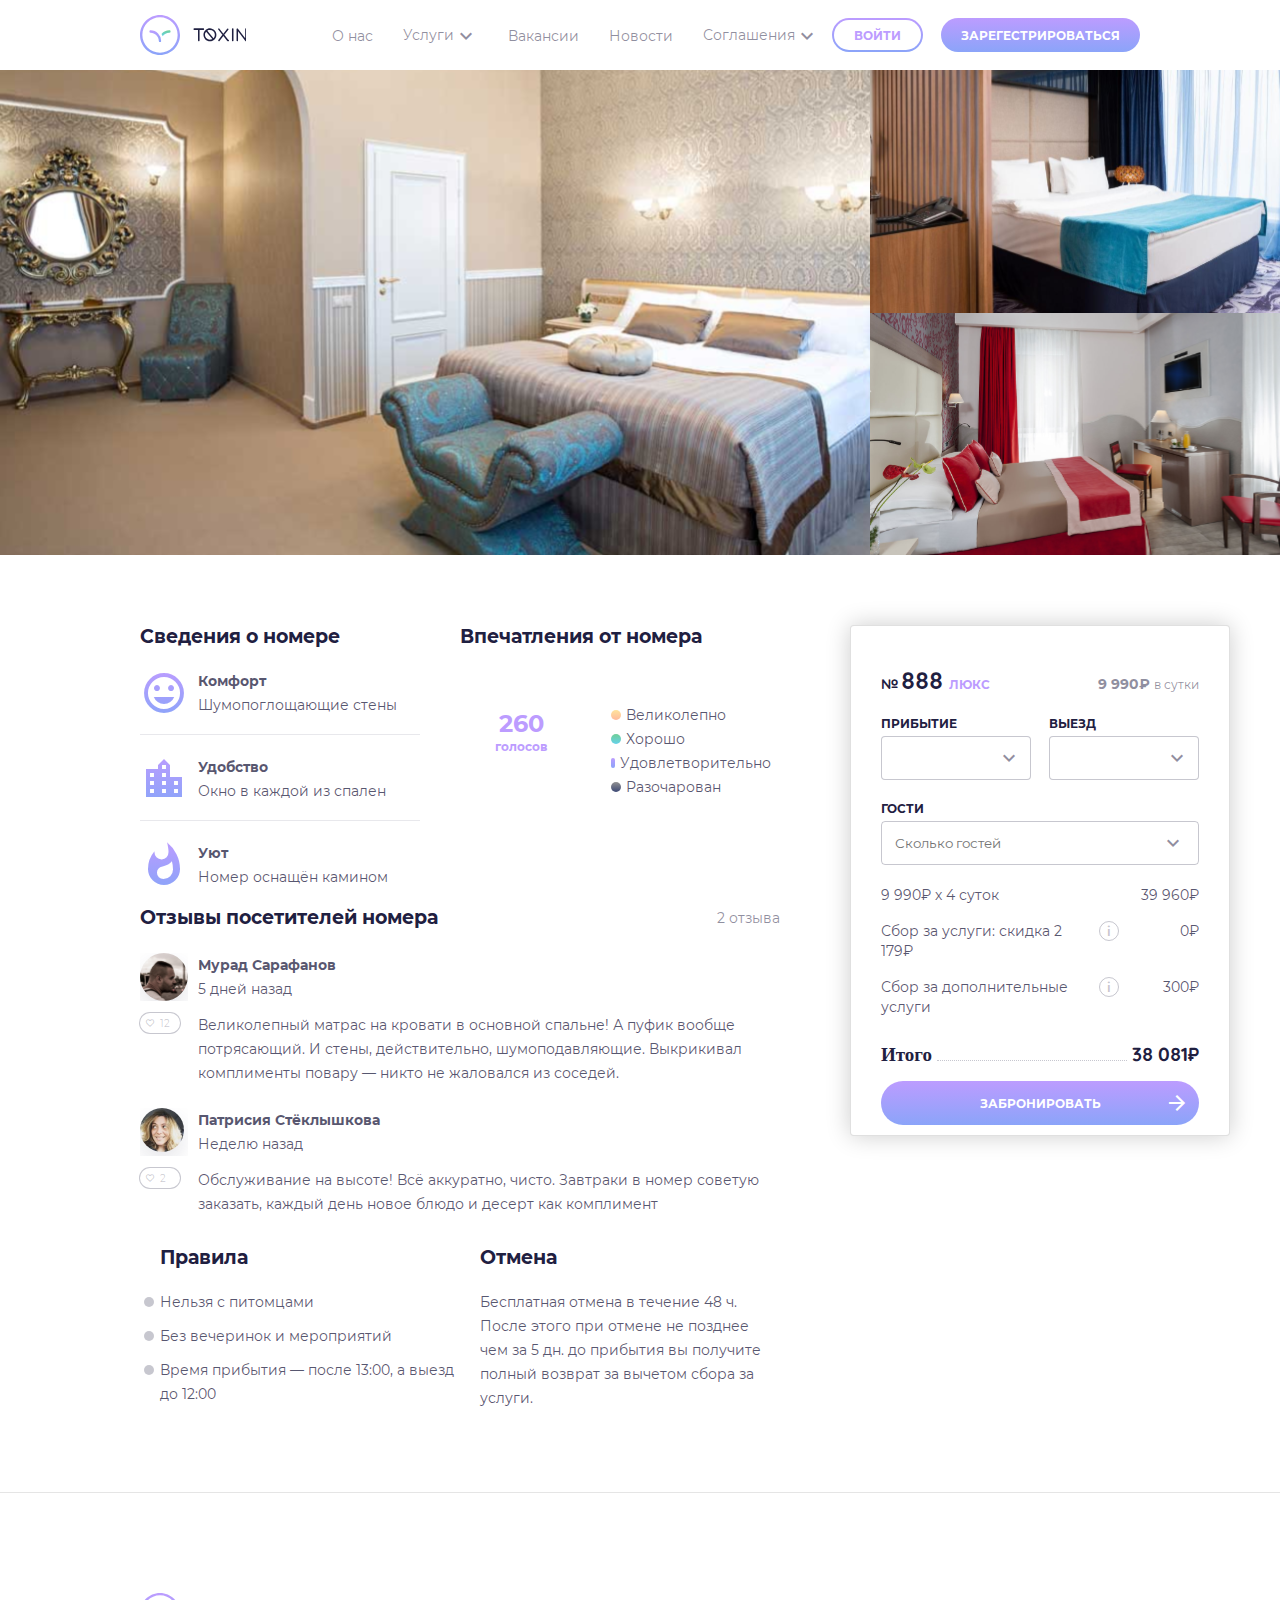
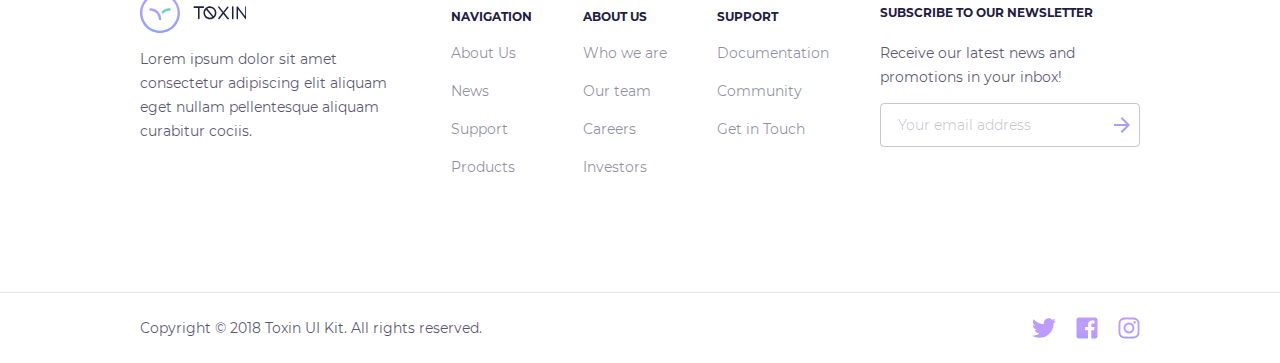
==== commit 58c270d7: "version2" ====
--- a/room_page/index.html
+++ b/room_page/index.html
@@ -1,5 +1,5 @@
-<!DOCTYPE html><html lang="ru"><head><meta charset="utf-8"><meta name="viewport" content="width=device-width, initial-scale=1.0, maximum-scale=1.0, user-scalable=no"><title>Страница комнаты</title><link rel="stylesheet" href="/room_page.f1047e90.css"><script src="/library.4a9e25ad.js"></script><script src="/room_page.001ac469.js"></script><script src="/two_places_button.42d3b012.js"></script><script src="/one_place_button.93729bb8.js"></script><script>var a;function t(){if(""==CalendarStartDate||""==CalendarEndDate)return $(".main__price-calculator-start-date").val(""),void $(".main__price-calculator-end-date").val("");$(".main__price-calculator-start-date").val(CalendarStartDate.getDate()+"."+CalendarStartDate.getMonth()+"."+CalendarStartDate.getFullYear()),$(".main__price-calculator-end-date").val(CalendarEndDate.getDate()+"."+CalendarEndDate.getMonth()+"."+CalendarEndDate.getFullYear())}$(function(){});</script></head><body><header><div class="room-page-header__header-reg-content"><div class="header-content__company-icons"><div class="logo header-content__header-logo"><svg class="company_icon" width="40" height="40" fill="none" xmlns="http://www.w3.org/2000/svg"><path d="M20 27.059a1.18 1.18 0 01-1.176-1.177c0-4.53-3.706-8.235-8.235-8.235a1.18 1.18 0 01-1.177-1.177c0-.647.53-1.176 1.177-1.176a10.582 10.582 0 0110.588 10.588A1.18 1.18 0 0120 27.06z" fill="url(#paint0_linear)"/><path d="M30.588 16.47a1.18 1.18 0 01-1.176 1.177 8.21 8.21 0 00-6.765 3.559 12.044 12.044 0 00-1.176-2.294 10.49 10.49 0 017.94-3.618c.648 0 1.177.53 1.177 1.176z" fill="url(#paint1_linear)"/><path d="M20 40C8.97 40 0 31.03 0 20S8.97 0 20 0s20 8.97 20 20-8.97 20-20 20zm0-37.647C10.265 2.353 2.353 10.265 2.353 20S10.265 37.647 20 37.647 37.647 29.735 37.647 20 29.735 2.353 20 2.353z" fill="url(#paint2_linear)"/><defs><linearGradient id="paint0_linear" x1="15.294" y1="15.294" x2="15.294" y2="27.059" gradientUnits="userSpaceOnUse"><stop stop-color="#BC9CFF"/><stop offset="1" stop-color="#8BA4F9"/></linearGradient><linearGradient id="paint1_linear" x1="26.029" y1="15.294" x2="26.029" y2="21.206" gradientUnits="userSpaceOnUse"><stop stop-color="#6FCF97"/><stop offset="1" stop-color="#66D2EA"/></linearGradient><linearGradient id="paint2_linear" x1="20" y1="0" x2="20" y2="40" gradientUnits="userSpaceOnUse"><stop stop-color="#BC9CFF"/><stop offset="1" stop-color="#8BA4F9"/></linearGradient></defs></svg><svg class="company_name" width="54" height="14" fill="none" xmlns="http://www.w3.org/2000/svg"><path d="M10.335.368c.222 0 .402.076.542.228.152.14.228.32.228.542a.74.74 0 01-.228.543.705.705 0 01-.542.227H6.572v10.5a.761.761 0 01-.227.56c-.14.14-.32.21-.542.21-.21 0-.391-.07-.543-.21a.761.761 0 01-.228-.56v-10.5H1.27a.74.74 0 01-.542-.227.74.74 0 01-.228-.543C.5.916.576.736.728.596A.74.74 0 011.27.368h9.065zM16.908.368c.886 0 1.72.17 2.502.508.793.338 1.482.799 2.065 1.382a6.342 6.342 0 011.4 2.065c.338.782.508 1.616.508 2.503a6.259 6.259 0 01-.665 2.87 6.498 6.498 0 01-1.803 2.204l-.035.035c-.56.42-1.172.753-1.837.998a6.403 6.403 0 01-2.135.35c-.887 0-1.721-.17-2.503-.508a6.753 6.753 0 01-2.065-1.382 6.538 6.538 0 01-1.382-2.047 6.276 6.276 0 01-.508-2.52c0-.98.198-1.885.595-2.713.397-.84.94-1.557 1.628-2.152l.07-.07c.011 0 .029-.012.052-.035A6.333 6.333 0 0114.685.77c.7-.269 1.44-.403 2.223-.403zm0 11.375c.443 0 .863-.053 1.26-.158a5.584 5.584 0 001.155-.472L13.18 3.641a4.915 4.915 0 00-.875 1.47 4.664 4.664 0 00-.315 1.715c0 .676.128 1.312.385 1.907s.607 1.12 1.05 1.575c.455.443.98.793 1.575 1.05s1.231.385 1.908.385zm3.622-1.593c.408-.443.723-.944.945-1.504.233-.572.35-1.179.35-1.82a4.814 4.814 0 00-1.453-3.465 4.813 4.813 0 00-3.464-1.453c-.467 0-.916.064-1.348.193a4.46 4.46 0 00-1.207.525l6.177 7.524zM30.351 7.63a.763.763 0 01-.595-.28l-4.497-5.774a.714.714 0 01-.158-.543.722.722 0 01.28-.507.658.658 0 01.543-.14c.21.023.379.116.507.28l3.92 5.005L34.184.753a.709.709 0 01.49-.28.74.74 0 01.56.158.721.721 0 01.28.507.713.713 0 01-.158.543l-4.41 5.67a.73.73 0 01-.595.28zm4.918 5.635a1.572 1.572 0 01-.56-.105 3.865 3.865 0 01-.42-.227 2.376 2.376 0 01-.42-.42L30.35 7.981l-3.832 4.934a.721.721 0 01-.508.28.714.714 0 01-.543-.157.709.709 0 01-.28-.49.741.741 0 01.158-.56l4.41-5.67a.682.682 0 01.578-.28c.256 0 .46.093.612.28l4.095 5.25c.058.082.11.134.158.158l.105.052c.198 0 .361.07.49.21.14.128.215.292.227.49a.657.657 0 01-.175.543.744.744 0 01-.525.244h-.052zM39.734 13.265a.761.761 0 01-.56-.227.761.761 0 01-.227-.56V1.103c0-.21.076-.39.227-.542a.761.761 0 01.56-.228c.21 0 .391.076.543.228a.74.74 0 01.227.542v11.375a.761.761 0 01-.227.56.74.74 0 01-.543.227zM52.938 13.23a.685.685 0 01-.595-.297l-7.298-9.59v9.135a.74.74 0 01-.227.543.712.712 0 01-.525.21.75.75 0 01-.753-.753V1.121c0-.164.047-.31.14-.438a.696.696 0 01.385-.262.678.678 0 01.455-.018.79.79 0 01.385.263l7.28 9.607V1.121c0-.199.07-.374.21-.525a.74.74 0 01.543-.228c.21 0 .385.076.525.228a.721.721 0 01.227.525v11.357c0 .163-.046.31-.14.438a.8.8 0 01-.367.28 1.48 1.48 0 01-.245.034z" fill="#1F2041"/></svg>
-</div></div><div class="header-content__navigation"><div class="simple-element header-content__nav-simple"><a>О нас</a></div><div class="drop-down-element header-content__nav-drop"><a>Услуги</a><i class="material-icons expand-elemet">expand_more</i></div><div class="simple-element header-content__nav-simple"><a>Вакансии</a></div><div class="simple-element header-content__nav-simple"><a>Новости</a></div><div class="drop-down-element header-content__nav-drop"><a>Соглашения</a><i class="material-icons expand-elemet">expand_more</i></div></div><div class="header-content__header-buttons"><div class="header-content__button-light button-light"><div>ВОЙТИ</div></div><div class="header-content__button-filled button-filled"><div class="innerText">ЗАРЕГЕСТРИРОВАТЬСЯ</div><i class="material-icons additional-icon"></i></div></div></div></header><div class="main"><div class="main__image_container"><div class="main__central_image"></div><div class="main__vertical_images"><div class="main__second_image"></div><div class="main__third_image"></div></div></div><div class="down-content"><div class="main__content"><div class="main__information-block"><div class="main__benefits"><div class="main__benefits-description">Сведения о номере</div><div class="main__benefit"><div class="material-icons main__pic">insert_emoticon</div><div class="main__benefit-description"><b>Комфорт</b><br>Шумопоглощающие стены</div></div><div class="main__benefit"><div class="material-icons main__pic">location_city</div><div class="main__benefit-description"><b>Удобство</b><br>Окно в каждой из спален</div></div><div class="main__benefit"><div class="material-icons main__pic">whatshot</div><div class="main__benefit-description"><b>Уют</b><br>Номер оснащён камином</div></div></div><div class="main__disco-reviews"><div class="main__disco-description">Впечатления от номера</div><div class="main__disco-content"><div class="main__disco-img"><svg class="main__disco-circle"><circle class="circleBad"/><circle class="circleNorm"/><circle class="circleGood"/><circle class="circleDelis"/></svg><div class="main__disco-text"><span>260</span><span>голосов</span></div></div><div class="main__disco-description"><div class="main__disco-description-row"><div class="main__disco_descritpion-color"></div><span>Великолепно</span></div><div class="main__disco-description-row"><div class="main__disco_descritpion-color"></div><span>Хорошо</span></div><div class="main__disco-description-row"><div class="main__disco_descritpion-color"></div><span>Удовлетворительно</span></div><div class="main__disco-description-row"><div class="main__disco_descritpion-color"></div><span>Разочарован</span></div></div></div></div></div><div class="main__text-reviews"><div class="main__text-review-description"><span>Отзывы посетителей номера</span><span>2 отзыва</span></div><div class="main__review"><div class="high_content"><img class="profile_picture" src="/1.a42a3c42.svg" alt="none"><div class="author_and_date"><b>Мурад Сарафанов</b><br>5 дней назад</div></div><div class="down_content"><div class="reviews"><div class="material-icons">favorite_border</div><span>12</span></div><div class="main_text">Великолепный матрас на кровати в основной спальне! А пуфик вообще потрясающий. И стены, действительно, шумоподавляющие. Выкрикивал комплименты повару — никто не жаловался из соседей.</div></div></div><div class="main__review"><div class="high_content"><img class="profile_picture" src="/2.dcd08bd1.svg" alt="none"><div class="author_and_date"><b>Патрисия Стёклышкова</b><br>Неделю назад</div></div><div class="down_content"><div class="reviews"><div class="material-icons">favorite_border</div><span>2</span></div><div class="main_text">Обслуживание на высоте! Всё аккуратно, чисто. Завтраки в номер советую заказать, каждый день новое блюдо и десерт как комплимент</div></div></div></div><div class="main__addirional-information-block"><div class="main__rules"><div class="main__rules-description">Правила</div><ul class="main__list-of-rules"><li>Нельзя с питомцами</li><li>Без вечеринок и мероприятий</li><li>Время прибытия — после 13:00, а выезд до 12:00</li></ul></div><div class="main__cancel-rules"><div class="main__cancel-description">Отмена</div><div class="main__cancel-text">Бесплатная отмена в течение 48 ч. После этого при отмене не позднее чем за 5 дн. до прибытия вы получите полный возврат за вычетом сбора за услуги.</div></div></div></div><div class="main__price-calculator"><div class="main__calculator-description"><span>№</span><span class="number">888</span><span class="type">люкс</span><span class="price">9 990₽</span><span class="period">в сутки</span></div><script src="/list-of-people.716e593d.js"></script><div class="room-list-of-counted-people list-of-counted-items"><div class="list-of-counted-items__item"><div class="list-of-counted-items__item-description">ВЗРОСЛЫЕ</div><div class="button button_minus" id="room-list-of-counted-people__minus-button">-</div><div class="item-number">0</div><div class="button button_plus" id="room-list-of-counted-people__plus-button">+ </div></div><div class="list-of-counted-items__item"><div class="list-of-counted-items__item-description">ДЕТИ</div><div class="button button_minus" id="room-list-of-counted-people__minus-button">-</div><div class="item-number">0</div><div class="button button_plus" id="room-list-of-counted-people__plus-button">+ </div></div><div class="list-of-counted-items__item"><div class="list-of-counted-items__item-description">МЛАДЕНЦЫ</div><div class="button button_minus" id="room-list-of-counted-people__minus-button">-</div><div class="item-number">0</div><div class="button button_plus" id="room-list-of-counted-people__plus-button">+ </div></div><div class="list-of-counted-items__down-buttons clear-accept-buttons"><div class="clean-button" id="room-list-of-counted-people__clean-button">ОЧИСТИТЬ</div><div class="save-button" id="room-list-of-counted-people__save-button">ПРИМЕНИТЬ</div></div></div><script src="/calendar-main.7dfb6f54.js"></script><div class="room-calculator-calendar calendar"><div class="calendar__selector"><div id="calendar-backward-btn"><i class="material-icons calendar-arrow">arrow_back</i></div><div class="calendar__date">Август 2019</div><div id="calendar-forward-btn"><i class="material-icons calendar-arrow">arrow_forward</i></div></div><div class="calendar__main"><div class="calendar__days-name"><div>Пн</div><div>Вт</div><div>Ср</div><div>Чт</div><div>Пт</div><div>Сб</div><div>Вс</div></div><div class="calendar__days"></div></div><div class="calendar__down-buttons clear-accept-buttons"><div class="clean-button" id="calendar__clean-button">ОЧИСТИТЬ</div><div class="save-button" id="calendar__save-button">ПРИМЕНИТЬ</div></div></div><div class="main__price-calculator__date-input"><div class="date-input-place"><div class="start-date-desctiption sub-text-header">прибытие</div><div class="date-input-field" id="start-date-input-field"><input class="main__price-calculator-start-date" type="text" disabled><i class="material-icons two-places-expand-elemet" id="start-date-expand">expand_more</i></div></div><div class="date-input-place"><div class="end-date-desctiption sub-text-header">выезд</div><div class="date-input-field" id="end-date-input-field"><input class="main__price-calculator-end-date" type="text" disabled><i class="material-icons two-places-expand-elemet" id="end-date-expand">expand_more</i></div></div></div><div class="main-price-calculator__one-input"><div class="one-input-container"> <div class="one-input-desctiption sub-text-header">гости</div><div class="one-input-field"> <input class="one-input-text main__price-calculator-number-of-people" type="text" placeholder="Сколько гостей" disabled><i class="material-icons one-input-expand-elemet" id="one-expand__people">expand_more</i></div></div></div><div class="main__price-description-container"><div class="main__price_row"><div class="main__price-description">9 990₽ х 4 суток</div><div class="main__price-inf">i</div><div class="main__price">39 960₽</div></div><div class="main__price_row"><div class="main__price-description">Сбор за услуги: скидка 2 179₽</div><div class="main__price-inf">i </div><div class="main__price">0₽</div></div><div class="main__price_row"><div class="main__price-description">Сбор за дополнительные услуги</div><div class="main__price-inf">i</div><div class="main__price">300₽</div></div></div><div class="price-result"><div>Итого</div><div class="delimiter"></div><div class="summary-price">38 081₽ </div></div><div class="main__price-calculator-button-filled button-filled"><div class="innerText">ЗАБРОНИРОВАТЬ</div><i class="material-icons additional-icon">arrow_forward</i></div></div></div></div><footer><div class="room-page-footer footer-main-content"><div class="footer-main-content__element-logo"><div class="logo footer-logo"><svg class="company_icon" width="40" height="40" fill="none" xmlns="http://www.w3.org/2000/svg"><path d="M20 27.059a1.18 1.18 0 01-1.176-1.177c0-4.53-3.706-8.235-8.235-8.235a1.18 1.18 0 01-1.177-1.177c0-.647.53-1.176 1.177-1.176a10.582 10.582 0 0110.588 10.588A1.18 1.18 0 0120 27.06z" fill="url(#paint0_linear)"/><path d="M30.588 16.47a1.18 1.18 0 01-1.176 1.177 8.21 8.21 0 00-6.765 3.559 12.044 12.044 0 00-1.176-2.294 10.49 10.49 0 017.94-3.618c.648 0 1.177.53 1.177 1.176z" fill="url(#paint1_linear)"/><path d="M20 40C8.97 40 0 31.03 0 20S8.97 0 20 0s20 8.97 20 20-8.97 20-20 20zm0-37.647C10.265 2.353 2.353 10.265 2.353 20S10.265 37.647 20 37.647 37.647 29.735 37.647 20 29.735 2.353 20 2.353z" fill="url(#paint2_linear)"/><defs><linearGradient id="paint0_linear" x1="15.294" y1="15.294" x2="15.294" y2="27.059" gradientUnits="userSpaceOnUse"><stop stop-color="#BC9CFF"/><stop offset="1" stop-color="#8BA4F9"/></linearGradient><linearGradient id="paint1_linear" x1="26.029" y1="15.294" x2="26.029" y2="21.206" gradientUnits="userSpaceOnUse"><stop stop-color="#6FCF97"/><stop offset="1" stop-color="#66D2EA"/></linearGradient><linearGradient id="paint2_linear" x1="20" y1="0" x2="20" y2="40" gradientUnits="userSpaceOnUse"><stop stop-color="#BC9CFF"/><stop offset="1" stop-color="#8BA4F9"/></linearGradient></defs></svg><svg class="company_name" width="54" height="14" fill="none" xmlns="http://www.w3.org/2000/svg"><path d="M10.335.368c.222 0 .402.076.542.228.152.14.228.32.228.542a.74.74 0 01-.228.543.705.705 0 01-.542.227H6.572v10.5a.761.761 0 01-.227.56c-.14.14-.32.21-.542.21-.21 0-.391-.07-.543-.21a.761.761 0 01-.228-.56v-10.5H1.27a.74.74 0 01-.542-.227.74.74 0 01-.228-.543C.5.916.576.736.728.596A.74.74 0 011.27.368h9.065zM16.908.368c.886 0 1.72.17 2.502.508.793.338 1.482.799 2.065 1.382a6.342 6.342 0 011.4 2.065c.338.782.508 1.616.508 2.503a6.259 6.259 0 01-.665 2.87 6.498 6.498 0 01-1.803 2.204l-.035.035c-.56.42-1.172.753-1.837.998a6.403 6.403 0 01-2.135.35c-.887 0-1.721-.17-2.503-.508a6.753 6.753 0 01-2.065-1.382 6.538 6.538 0 01-1.382-2.047 6.276 6.276 0 01-.508-2.52c0-.98.198-1.885.595-2.713.397-.84.94-1.557 1.628-2.152l.07-.07c.011 0 .029-.012.052-.035A6.333 6.333 0 0114.685.77c.7-.269 1.44-.403 2.223-.403zm0 11.375c.443 0 .863-.053 1.26-.158a5.584 5.584 0 001.155-.472L13.18 3.641a4.915 4.915 0 00-.875 1.47 4.664 4.664 0 00-.315 1.715c0 .676.128 1.312.385 1.907s.607 1.12 1.05 1.575c.455.443.98.793 1.575 1.05s1.231.385 1.908.385zm3.622-1.593c.408-.443.723-.944.945-1.504.233-.572.35-1.179.35-1.82a4.814 4.814 0 00-1.453-3.465 4.813 4.813 0 00-3.464-1.453c-.467 0-.916.064-1.348.193a4.46 4.46 0 00-1.207.525l6.177 7.524zM30.351 7.63a.763.763 0 01-.595-.28l-4.497-5.774a.714.714 0 01-.158-.543.722.722 0 01.28-.507.658.658 0 01.543-.14c.21.023.379.116.507.28l3.92 5.005L34.184.753a.709.709 0 01.49-.28.74.74 0 01.56.158.721.721 0 01.28.507.713.713 0 01-.158.543l-4.41 5.67a.73.73 0 01-.595.28zm4.918 5.635a1.572 1.572 0 01-.56-.105 3.865 3.865 0 01-.42-.227 2.376 2.376 0 01-.42-.42L30.35 7.981l-3.832 4.934a.721.721 0 01-.508.28.714.714 0 01-.543-.157.709.709 0 01-.28-.49.741.741 0 01.158-.56l4.41-5.67a.682.682 0 01.578-.28c.256 0 .46.093.612.28l4.095 5.25c.058.082.11.134.158.158l.105.052c.198 0 .361.07.49.21.14.128.215.292.227.49a.657.657 0 01-.175.543.744.744 0 01-.525.244h-.052zM39.734 13.265a.761.761 0 01-.56-.227.761.761 0 01-.227-.56V1.103c0-.21.076-.39.227-.542a.761.761 0 01.56-.228c.21 0 .391.076.543.228a.74.74 0 01.227.542v11.375a.761.761 0 01-.227.56.74.74 0 01-.543.227zM52.938 13.23a.685.685 0 01-.595-.297l-7.298-9.59v9.135a.74.74 0 01-.227.543.712.712 0 01-.525.21.75.75 0 01-.753-.753V1.121c0-.164.047-.31.14-.438a.696.696 0 01.385-.262.678.678 0 01.455-.018.79.79 0 01.385.263l7.28 9.607V1.121c0-.199.07-.374.21-.525a.74.74 0 01.543-.228c.21 0 .385.076.525.228a.721.721 0 01.227.525v11.357c0 .163-.046.31-.14.438a.8.8 0 01-.367.28 1.48 1.48 0 01-.245.034z" fill="#1F2041"/></svg>
+<!DOCTYPE html><html lang="ru"><head><meta charset="utf-8"><meta name="viewport" content="width=device-width, initial-scale=1.0, maximum-scale=1.0, user-scalable=no"><title>Страница комнаты</title><link rel="stylesheet" href="/room_page.b143d3bc.css"><script src="/library.4a9e25ad.js"></script><script src="/room_page.001ac469.js"></script><script src="/two_places_button.42d3b012.js"></script><script src="/one_place_button.93729bb8.js"></script><script src="/clear-accept-buttons.12c01139.js"></script><script src="/button-filled.684b293a.js"></script><script src="/button-light.290bc4cc.js"></script><script>var a;function t(){if(""==CalendarStartDate||""==CalendarEndDate)return $(".main__price-calculator-start-date").val(""),void $(".main__price-calculator-end-date").val("");$(".main__price-calculator-start-date").val(CalendarStartDate.getDate()+"."+CalendarStartDate.getMonth()+"."+CalendarStartDate.getFullYear()),$(".main__price-calculator-end-date").val(CalendarEndDate.getDate()+"."+CalendarEndDate.getMonth()+"."+CalendarEndDate.getFullYear())}$(function(){});</script></head><body><header><div class="room-page-header__header-reg-content"><div class="header-content__company-icons" onclick="window.location.href='http://localhost:1234/landing_page/index.html'"><div class="logo header-content__header-logo"><svg class="company_icon" width="40" height="40" fill="none" xmlns="http://www.w3.org/2000/svg"><path d="M20 27.059a1.18 1.18 0 01-1.176-1.177c0-4.53-3.706-8.235-8.235-8.235a1.18 1.18 0 01-1.177-1.177c0-.647.53-1.176 1.177-1.176a10.582 10.582 0 0110.588 10.588A1.18 1.18 0 0120 27.06z" fill="url(#paint0_linear)"/><path d="M30.588 16.47a1.18 1.18 0 01-1.176 1.177 8.21 8.21 0 00-6.765 3.559 12.044 12.044 0 00-1.176-2.294 10.49 10.49 0 017.94-3.618c.648 0 1.177.53 1.177 1.176z" fill="url(#paint1_linear)"/><path d="M20 40C8.97 40 0 31.03 0 20S8.97 0 20 0s20 8.97 20 20-8.97 20-20 20zm0-37.647C10.265 2.353 2.353 10.265 2.353 20S10.265 37.647 20 37.647 37.647 29.735 37.647 20 29.735 2.353 20 2.353z" fill="url(#paint2_linear)"/><defs><linearGradient id="paint0_linear" x1="15.294" y1="15.294" x2="15.294" y2="27.059" gradientUnits="userSpaceOnUse"><stop stop-color="#BC9CFF"/><stop offset="1" stop-color="#8BA4F9"/></linearGradient><linearGradient id="paint1_linear" x1="26.029" y1="15.294" x2="26.029" y2="21.206" gradientUnits="userSpaceOnUse"><stop stop-color="#6FCF97"/><stop offset="1" stop-color="#66D2EA"/></linearGradient><linearGradient id="paint2_linear" x1="20" y1="0" x2="20" y2="40" gradientUnits="userSpaceOnUse"><stop stop-color="#BC9CFF"/><stop offset="1" stop-color="#8BA4F9"/></linearGradient></defs></svg><svg class="company_name" width="54" height="14" fill="none" xmlns="http://www.w3.org/2000/svg"><path d="M10.335.368c.222 0 .402.076.542.228.152.14.228.32.228.542a.74.74 0 01-.228.543.705.705 0 01-.542.227H6.572v10.5a.761.761 0 01-.227.56c-.14.14-.32.21-.542.21-.21 0-.391-.07-.543-.21a.761.761 0 01-.228-.56v-10.5H1.27a.74.74 0 01-.542-.227.74.74 0 01-.228-.543C.5.916.576.736.728.596A.74.74 0 011.27.368h9.065zM16.908.368c.886 0 1.72.17 2.502.508.793.338 1.482.799 2.065 1.382a6.342 6.342 0 011.4 2.065c.338.782.508 1.616.508 2.503a6.259 6.259 0 01-.665 2.87 6.498 6.498 0 01-1.803 2.204l-.035.035c-.56.42-1.172.753-1.837.998a6.403 6.403 0 01-2.135.35c-.887 0-1.721-.17-2.503-.508a6.753 6.753 0 01-2.065-1.382 6.538 6.538 0 01-1.382-2.047 6.276 6.276 0 01-.508-2.52c0-.98.198-1.885.595-2.713.397-.84.94-1.557 1.628-2.152l.07-.07c.011 0 .029-.012.052-.035A6.333 6.333 0 0114.685.77c.7-.269 1.44-.403 2.223-.403zm0 11.375c.443 0 .863-.053 1.26-.158a5.584 5.584 0 001.155-.472L13.18 3.641a4.915 4.915 0 00-.875 1.47 4.664 4.664 0 00-.315 1.715c0 .676.128 1.312.385 1.907s.607 1.12 1.05 1.575c.455.443.98.793 1.575 1.05s1.231.385 1.908.385zm3.622-1.593c.408-.443.723-.944.945-1.504.233-.572.35-1.179.35-1.82a4.814 4.814 0 00-1.453-3.465 4.813 4.813 0 00-3.464-1.453c-.467 0-.916.064-1.348.193a4.46 4.46 0 00-1.207.525l6.177 7.524zM30.351 7.63a.763.763 0 01-.595-.28l-4.497-5.774a.714.714 0 01-.158-.543.722.722 0 01.28-.507.658.658 0 01.543-.14c.21.023.379.116.507.28l3.92 5.005L34.184.753a.709.709 0 01.49-.28.74.74 0 01.56.158.721.721 0 01.28.507.713.713 0 01-.158.543l-4.41 5.67a.73.73 0 01-.595.28zm4.918 5.635a1.572 1.572 0 01-.56-.105 3.865 3.865 0 01-.42-.227 2.376 2.376 0 01-.42-.42L30.35 7.981l-3.832 4.934a.721.721 0 01-.508.28.714.714 0 01-.543-.157.709.709 0 01-.28-.49.741.741 0 01.158-.56l4.41-5.67a.682.682 0 01.578-.28c.256 0 .46.093.612.28l4.095 5.25c.058.082.11.134.158.158l.105.052c.198 0 .361.07.49.21.14.128.215.292.227.49a.657.657 0 01-.175.543.744.744 0 01-.525.244h-.052zM39.734 13.265a.761.761 0 01-.56-.227.761.761 0 01-.227-.56V1.103c0-.21.076-.39.227-.542a.761.761 0 01.56-.228c.21 0 .391.076.543.228a.74.74 0 01.227.542v11.375a.761.761 0 01-.227.56.74.74 0 01-.543.227zM52.938 13.23a.685.685 0 01-.595-.297l-7.298-9.59v9.135a.74.74 0 01-.227.543.712.712 0 01-.525.21.75.75 0 01-.753-.753V1.121c0-.164.047-.31.14-.438a.696.696 0 01.385-.262.678.678 0 01.455-.018.79.79 0 01.385.263l7.28 9.607V1.121c0-.199.07-.374.21-.525a.74.74 0 01.543-.228c.21 0 .385.076.525.228a.721.721 0 01.227.525v11.357c0 .163-.046.31-.14.438a.8.8 0 01-.367.28 1.48 1.48 0 01-.245.034z" fill="#1F2041"/></svg>
+</div></div><div class="header-content__navigation"><div class="simple-element header-content__nav-simple"><a>О нас</a></div><div class="drop-down-element header-content__nav-drop"><a>Услуги</a><i class="material-icons expand-elemet">expand_more</i></div><div class="simple-element header-content__nav-simple"><a>Вакансии</a></div><div class="simple-element header-content__nav-simple"><a>Новости</a></div><div class="drop-down-element header-content__nav-drop"><a>Соглашения</a><i class="material-icons expand-elemet">expand_more</i></div></div><div class="header-content__header-buttons"><div class="header-content__button-light button-light"><div>ВОЙТИ</div></div><div class="header-content__button-filled button-filled"><div class="innerText">ЗАРЕГЕСТРИРОВАТЬСЯ</div><i class="material-icons additional-icon"></i></div></div></div></header><div class="main"><div class="main__image_container"><div class="main__central_image"></div><div class="main__vertical_images"><div class="main__second_image"></div><div class="main__third_image"></div></div></div><div class="down-content"><div class="main__content"><div class="main__information-block"><div class="main__benefits"><div class="main__benefits-description">Сведения о номере</div><div class="main__benefit"><div class="material-icons main__pic">insert_emoticon</div><div class="main__benefit-description"><b>Комфорт</b><br>Шумопоглощающие стены</div></div><div class="main__benefit"><div class="material-icons main__pic">location_city</div><div class="main__benefit-description"><b>Удобство</b><br>Окно в каждой из спален</div></div><div class="main__benefit"><div class="material-icons main__pic">whatshot</div><div class="main__benefit-description"><b>Уют</b><br>Номер оснащён камином</div></div></div><div class="main__disco-reviews"><div class="main__disco-description">Впечатления от номера</div><div class="main__disco-content"><div class="main__disco-img"><svg class="main__disco-circle"><circle class="circleBad"/><circle class="circleNorm"/><circle class="circleGood"/><circle class="circleDelis"/></svg><div class="main__disco-text"><span>260</span><span>голосов</span></div></div><div class="main__disco-description"><div class="main__disco-description-row"><div class="main__disco_descritpion-color"></div><span>Великолепно</span></div><div class="main__disco-description-row"><div class="main__disco_descritpion-color"></div><span>Хорошо</span></div><div class="main__disco-description-row"><div class="main__disco_descritpion-color"></div><span>Удовлетворительно</span></div><div class="main__disco-description-row"><div class="main__disco_descritpion-color"></div><span>Разочарован</span></div></div></div></div></div><div class="main__text-reviews"><div class="main__text-review-description"><span>Отзывы посетителей номера</span><span>2 отзыва</span></div><div class="main__review"><div class="high_content"><img class="profile_picture" src="/1.a42a3c42.svg" alt="none"><div class="author_and_date"><b>Мурад Сарафанов</b><br>5 дней назад</div></div><div class="down_content"><div class="reviews"><div class="material-icons">favorite_border</div><span>12</span></div><div class="main_text">Великолепный матрас на кровати в основной спальне! А пуфик вообще потрясающий. И стены, действительно, шумоподавляющие. Выкрикивал комплименты повару — никто не жаловался из соседей.</div></div></div><div class="main__review"><div class="high_content"><img class="profile_picture" src="/2.dcd08bd1.svg" alt="none"><div class="author_and_date"><b>Патрисия Стёклышкова</b><br>Неделю назад</div></div><div class="down_content"><div class="reviews"><div class="material-icons">favorite_border</div><span>2</span></div><div class="main_text">Обслуживание на высоте! Всё аккуратно, чисто. Завтраки в номер советую заказать, каждый день новое блюдо и десерт как комплимент</div></div></div></div><div class="main__addirional-information-block"><div class="main__rules"><div class="main__rules-description">Правила</div><ul class="main__list-of-rules"><li>Нельзя с питомцами</li><li>Без вечеринок и мероприятий</li><li>Время прибытия — после 13:00, а выезд до 12:00</li></ul></div><div class="main__cancel-rules"><div class="main__cancel-description">Отмена</div><div class="main__cancel-text">Бесплатная отмена в течение 48 ч. После этого при отмене не позднее чем за 5 дн. до прибытия вы получите полный возврат за вычетом сбора за услуги.</div></div></div></div><div class="main__price-calculator"><div class="main__calculator-description"><span>№</span><span class="number">888</span><span class="type">люкс</span><span class="price">9 990₽</span><span class="period">в сутки</span></div><script src="/list-of-people.716e593d.js"></script><div class="room-list-of-counted-people list-of-counted-items"><div class="list-of-counted-items__item"><div class="list-of-counted-items__item-description">ВЗРОСЛЫЕ</div><div class="button button_minus" id="room-list-of-counted-people__minus-button">-</div><div class="item-number">0</div><div class="button button_plus" id="room-list-of-counted-people__plus-button">+ </div></div><div class="list-of-counted-items__item"><div class="list-of-counted-items__item-description">ДЕТИ</div><div class="button button_minus" id="room-list-of-counted-people__minus-button">-</div><div class="item-number">0</div><div class="button button_plus" id="room-list-of-counted-people__plus-button">+ </div></div><div class="list-of-counted-items__item"><div class="list-of-counted-items__item-description">МЛАДЕНЦЫ</div><div class="button button_minus" id="room-list-of-counted-people__minus-button">-</div><div class="item-number">0</div><div class="button button_plus" id="room-list-of-counted-people__plus-button">+ </div></div><div class="list-of-counted-items__down-buttons clear-accept-buttons"><div class="clean-button" id="room-list-of-counted-people__clean-button">ОЧИСТИТЬ</div><div class="save-button" id="room-list-of-counted-people__save-button">ПРИМЕНИТЬ</div></div></div><script src="/calendar-main.c51518ee.js"></script><div class="room-calculator-calendar calendar"><div class="calendar__selector"><div id="calendar-backward-btn"><i class="material-icons calendar-arrow">arrow_back</i></div><div class="calendar__date">Август 2019</div><div id="calendar-forward-btn"><i class="material-icons calendar-arrow">arrow_forward</i></div></div><div class="calendar__main"><div class="calendar__days-name"><div>Пн</div><div>Вт</div><div>Ср</div><div>Чт</div><div>Пт</div><div>Сб</div><div>Вс</div></div><div class="calendar__days"></div></div><div class="calendar__down-buttons clear-accept-buttons"><div class="clean-button" id="calendar__clean-button">ОЧИСТИТЬ</div><div class="save-button" id="calendar__save-button">ПРИМЕНИТЬ</div></div></div><div class="main__price-calculator__date-input"><div class="date-input-place"><div class="start-date-desctiption sub-text-header">прибытие</div><div class="date-input-field" id="start-date-input-field"><input class="main__price-calculator-start-date" type="text" disabled><i class="material-icons two-places-expand-elemet" id="start-date-expand">expand_more</i></div></div><div class="date-input-place"><div class="end-date-desctiption sub-text-header">выезд</div><div class="date-input-field" id="end-date-input-field"><input class="main__price-calculator-end-date" type="text" disabled><i class="material-icons two-places-expand-elemet" id="end-date-expand">expand_more</i></div></div></div><div class="main-price-calculator__one-input"><div class="one-input-container"> <div class="one-input-desctiption sub-text-header">гости</div><div class="one-input-field"> <input class="one-input-text main__price-calculator-number-of-people" type="text" placeholder="Сколько гостей" disabled><i class="material-icons one-input-expand-elemet" id="one-expand__people">expand_more</i></div></div></div><div class="main__price-description-container"><div class="main__price_row"><div class="main__price-description">9 990₽ х 4 суток</div><div class="main__price-inf">i</div><div class="main__price">39 960₽</div></div><div class="main__price_row"><div class="main__price-description">Сбор за услуги: скидка 2 179₽</div><div class="main__price-inf">i </div><div class="main__price">0₽</div></div><div class="main__price_row"><div class="main__price-description">Сбор за дополнительные услуги</div><div class="main__price-inf">i</div><div class="main__price">300₽</div></div></div><div class="price-result"><div>Итого</div><div class="delimiter"></div><div class="summary-price">38 081₽ </div></div><div class="main__price-calculator-button-filled button-filled"><div class="innerText">ЗАБРОНИРОВАТЬ</div><i class="material-icons additional-icon">arrow_forward</i></div></div></div></div><footer><div class="room-page-footer footer-main-content"><div class="footer-main-content__element-logo"><div class="logo footer-logo"><svg class="company_icon" width="40" height="40" fill="none" xmlns="http://www.w3.org/2000/svg"><path d="M20 27.059a1.18 1.18 0 01-1.176-1.177c0-4.53-3.706-8.235-8.235-8.235a1.18 1.18 0 01-1.177-1.177c0-.647.53-1.176 1.177-1.176a10.582 10.582 0 0110.588 10.588A1.18 1.18 0 0120 27.06z" fill="url(#paint0_linear)"/><path d="M30.588 16.47a1.18 1.18 0 01-1.176 1.177 8.21 8.21 0 00-6.765 3.559 12.044 12.044 0 00-1.176-2.294 10.49 10.49 0 017.94-3.618c.648 0 1.177.53 1.177 1.176z" fill="url(#paint1_linear)"/><path d="M20 40C8.97 40 0 31.03 0 20S8.97 0 20 0s20 8.97 20 20-8.97 20-20 20zm0-37.647C10.265 2.353 2.353 10.265 2.353 20S10.265 37.647 20 37.647 37.647 29.735 37.647 20 29.735 2.353 20 2.353z" fill="url(#paint2_linear)"/><defs><linearGradient id="paint0_linear" x1="15.294" y1="15.294" x2="15.294" y2="27.059" gradientUnits="userSpaceOnUse"><stop stop-color="#BC9CFF"/><stop offset="1" stop-color="#8BA4F9"/></linearGradient><linearGradient id="paint1_linear" x1="26.029" y1="15.294" x2="26.029" y2="21.206" gradientUnits="userSpaceOnUse"><stop stop-color="#6FCF97"/><stop offset="1" stop-color="#66D2EA"/></linearGradient><linearGradient id="paint2_linear" x1="20" y1="0" x2="20" y2="40" gradientUnits="userSpaceOnUse"><stop stop-color="#BC9CFF"/><stop offset="1" stop-color="#8BA4F9"/></linearGradient></defs></svg><svg class="company_name" width="54" height="14" fill="none" xmlns="http://www.w3.org/2000/svg"><path d="M10.335.368c.222 0 .402.076.542.228.152.14.228.32.228.542a.74.74 0 01-.228.543.705.705 0 01-.542.227H6.572v10.5a.761.761 0 01-.227.56c-.14.14-.32.21-.542.21-.21 0-.391-.07-.543-.21a.761.761 0 01-.228-.56v-10.5H1.27a.74.74 0 01-.542-.227.74.74 0 01-.228-.543C.5.916.576.736.728.596A.74.74 0 011.27.368h9.065zM16.908.368c.886 0 1.72.17 2.502.508.793.338 1.482.799 2.065 1.382a6.342 6.342 0 011.4 2.065c.338.782.508 1.616.508 2.503a6.259 6.259 0 01-.665 2.87 6.498 6.498 0 01-1.803 2.204l-.035.035c-.56.42-1.172.753-1.837.998a6.403 6.403 0 01-2.135.35c-.887 0-1.721-.17-2.503-.508a6.753 6.753 0 01-2.065-1.382 6.538 6.538 0 01-1.382-2.047 6.276 6.276 0 01-.508-2.52c0-.98.198-1.885.595-2.713.397-.84.94-1.557 1.628-2.152l.07-.07c.011 0 .029-.012.052-.035A6.333 6.333 0 0114.685.77c.7-.269 1.44-.403 2.223-.403zm0 11.375c.443 0 .863-.053 1.26-.158a5.584 5.584 0 001.155-.472L13.18 3.641a4.915 4.915 0 00-.875 1.47 4.664 4.664 0 00-.315 1.715c0 .676.128 1.312.385 1.907s.607 1.12 1.05 1.575c.455.443.98.793 1.575 1.05s1.231.385 1.908.385zm3.622-1.593c.408-.443.723-.944.945-1.504.233-.572.35-1.179.35-1.82a4.814 4.814 0 00-1.453-3.465 4.813 4.813 0 00-3.464-1.453c-.467 0-.916.064-1.348.193a4.46 4.46 0 00-1.207.525l6.177 7.524zM30.351 7.63a.763.763 0 01-.595-.28l-4.497-5.774a.714.714 0 01-.158-.543.722.722 0 01.28-.507.658.658 0 01.543-.14c.21.023.379.116.507.28l3.92 5.005L34.184.753a.709.709 0 01.49-.28.74.74 0 01.56.158.721.721 0 01.28.507.713.713 0 01-.158.543l-4.41 5.67a.73.73 0 01-.595.28zm4.918 5.635a1.572 1.572 0 01-.56-.105 3.865 3.865 0 01-.42-.227 2.376 2.376 0 01-.42-.42L30.35 7.981l-3.832 4.934a.721.721 0 01-.508.28.714.714 0 01-.543-.157.709.709 0 01-.28-.49.741.741 0 01.158-.56l4.41-5.67a.682.682 0 01.578-.28c.256 0 .46.093.612.28l4.095 5.25c.058.082.11.134.158.158l.105.052c.198 0 .361.07.49.21.14.128.215.292.227.49a.657.657 0 01-.175.543.744.744 0 01-.525.244h-.052zM39.734 13.265a.761.761 0 01-.56-.227.761.761 0 01-.227-.56V1.103c0-.21.076-.39.227-.542a.761.761 0 01.56-.228c.21 0 .391.076.543.228a.74.74 0 01.227.542v11.375a.761.761 0 01-.227.56.74.74 0 01-.543.227zM52.938 13.23a.685.685 0 01-.595-.297l-7.298-9.59v9.135a.74.74 0 01-.227.543.712.712 0 01-.525.21.75.75 0 01-.753-.753V1.121c0-.164.047-.31.14-.438a.696.696 0 01.385-.262.678.678 0 01.455-.018.79.79 0 01.385.263l7.28 9.607V1.121c0-.199.07-.374.21-.525a.74.74 0 01.543-.228c.21 0 .385.076.525.228a.721.721 0 01.227.525v11.357c0 .163-.046.31-.14.438a.8.8 0 01-.367.28 1.48 1.48 0 01-.245.034z" fill="#1F2041"/></svg>
 </div><p class="footer-main-content__text">Lorem ipsum dolor sit amet consectetur adipiscing elit aliquam eget nullam pellentesque aliquam curabitur cociis.</p></div><div class="item-list"><ul><li>navigation</li><li>About Us</li><li>News</li><li>Support</li><li>Products</li></ul></div><div class="item-list"><ul><li>About us</li><li>Who we are</li><li>Our team</li><li>Careers</li><li>Investors</li></ul></div><div class="item-list"><ul><li>Support</li><li>Documentation</li><li>Community</li><li>Get in Touch</li></ul></div><div class="footer-main-content__element-subscribe"><p class="footer-main-content__subscribe-header">Subscribe to our newsletter</p><p class="footer-main-content__subscribe-description">Receive our latest news and promotions in your inbox!</p><form action=""><div class="email-submit-field"><input id="email-input" name="email" type="text" placeholder="Your email address"><i class="material-icons email-submit-arrow">arrow_forward</i></div></form></div></div><div class="room-page-footer-underline footer-underline-content"><div class="footer-underline-content__copyright">Copyright © 2018 Toxin UI Kit. All rights reserved.</div><div class="footer-underline-content__icons"><div class="social_networks footer-underline"><svg class="twitter-svg" width="24" height="20" fill="none" xmlns="http://www.w3.org/2000/svg"><path d="M21.516 5.125c.03.125.047.328.047.61 0 2.25-.547 4.421-1.641 6.515-1.125 2.219-2.703 3.984-4.735 5.297-2.218 1.469-4.765 2.203-7.64 2.203-2.75 0-5.266-.734-7.547-2.203.344.031.734.047 1.172.047 2.281 0 4.328-.703 6.14-2.11-1.093 0-2.062-.312-2.906-.937a5.085 5.085 0 01-1.687-2.438c.312.032.61.047.89.047.438 0 .875-.047 1.313-.14-1.125-.25-2.063-.829-2.813-1.735C1.36 9.375.984 8.344.984 7.187v-.093a4.634 4.634 0 002.204.656 5.46 5.46 0 01-1.594-1.781 4.683 4.683 0 01-.61-2.344c0-.875.235-1.703.704-2.484A13.646 13.646 0 006.14 4.797a13.794 13.794 0 005.671 1.5 6.832 6.832 0 01-.093-1.125c0-.875.219-1.688.656-2.438A4.77 4.77 0 0114.156.906 4.754 4.754 0 0116.594.25c.718 0 1.375.14 1.968.422a5.473 5.473 0 011.641 1.125 10.015 10.015 0 003.14-1.172c-.374 1.156-1.093 2.063-2.155 2.719.937-.125 1.875-.39 2.812-.797-.688 1-1.516 1.86-2.484 2.578z" fill="url(#paint0_linear)"/><defs><linearGradient id="paint0_linear" x1="12" y1="-2" x2="12" y2="22" gradientUnits="userSpaceOnUse"><stop stop-color="#BC9CFF"/><stop offset="1" stop-color="#8BA4F9"/></linearGradient></defs></svg>
 <svg class="facebook-svg" width="22" height="22" fill="none" xmlns="http://www.w3.org/2000/svg"><path d="M21.5 2.75v16.5a2.17 2.17 0 01-.656 1.594 2.17 2.17 0 01-1.594.656h-3.984v-8.297h2.812l.422-3.187h-3.234V8c0-.5.093-.875.28-1.125.25-.281.673-.422 1.267-.422H18.5V3.641c-.656-.094-1.469-.141-2.438-.141-1.25 0-2.25.375-3 1.125-.718.719-1.078 1.734-1.078 3.047v2.344H9.125v3.187h2.86V21.5H2.75a2.17 2.17 0 01-1.594-.656A2.17 2.17 0 01.5 19.25V2.75c0-.625.219-1.156.656-1.594A2.17 2.17 0 012.75.5h16.5a2.17 2.17 0 011.594.656c.437.438.656.969.656 1.594z" fill="url(#paint0_linear)"/><defs><linearGradient id="paint0_linear" x1="11" y1="-1" x2="11" y2="23" gradientUnits="userSpaceOnUse"><stop stop-color="#BC9CFF"/><stop offset="1" stop-color="#8BA4F9"/></linearGradient></defs></svg>
 <svg class="instagram-svg" width="22" height="22" fill="none" xmlns="http://www.w3.org/2000/svg"><path d="M11 5.61c-.969 0-1.875.25-2.719.75a5.406 5.406 0 00-1.969 1.968A5.252 5.252 0 005.61 11c0 .969.235 1.875.704 2.719a5.93 5.93 0 001.968 1.969A5.51 5.51 0 0011 16.39c.969 0 1.86-.235 2.672-.703.844-.5 1.5-1.157 1.969-1.97.5-.843.75-1.75.75-2.718a5 5 0 00-.75-2.672 4.972 4.972 0 00-1.97-1.969A5 5 0 0011 5.61zm0 8.906a3.386 3.386 0 01-2.484-1.032A3.386 3.386 0 017.484 11c0-.969.344-1.797 1.032-2.484A3.386 3.386 0 0111 7.484c.969 0 1.797.344 2.484 1.032A3.386 3.386 0 0114.516 11c0 .969-.344 1.797-1.032 2.484A3.386 3.386 0 0111 14.516zm6.89-9.141c-.03.344-.171.64-.421.89-.219.25-.5.376-.844.376s-.64-.125-.89-.375a1.217 1.217 0 01-.376-.891c0-.344.125-.64.375-.89s.547-.376.891-.376.64.125.89.375.376.547.376.891zm3.563 1.266c-.062-.907-.203-1.688-.422-2.344A5.13 5.13 0 0019.72 2.28 5.13 5.13 0 0017.703.97C17.047.75 16.266.625 15.36.594 14.484.53 13.031.5 11 .5S7.5.531 6.594.594c-.875.031-1.64.156-2.297.375A5.537 5.537 0 002.234 2.28 5.392 5.392 0 00.97 4.297C.75 4.953.609 5.734.547 6.64.516 7.516.5 8.969.5 11s.016 3.5.047 4.406c.062.875.203 1.64.422 2.297a5.841 5.841 0 001.265 2.063 5.318 5.318 0 002.063 1.218c.656.25 1.422.391 2.297.422.906.063 2.375.094 4.406.094 2.031 0 3.484-.031 4.36-.094.906-.031 1.687-.156 2.343-.375a5.392 5.392 0 002.016-1.265 5.536 5.536 0 001.312-2.063c.219-.656.344-1.422.375-2.297.063-.906.094-2.375.094-4.406 0-2.031-.016-3.484-.047-4.36zm-2.25 10.546c-.375.938-1.047 1.61-2.015 2.016-.5.188-1.344.313-2.532.375-.656.031-1.625.047-2.906.047h-1.5c-1.25 0-2.219-.016-2.906-.047-1.157-.062-2-.187-2.532-.375-.937-.375-1.609-1.047-2.015-2.015-.188-.532-.313-1.375-.375-2.532a68.365 68.365 0 01-.047-2.906v-1.5c0-1.25.016-2.219.047-2.906.062-1.188.187-2.032.375-2.532.375-.968 1.047-1.64 2.015-2.015.532-.188 1.375-.313 2.532-.375a68.37 68.37 0 012.906-.047h1.5c1.25 0 2.219.016 2.906.047 1.188.062 2.031.187 2.531.375.97.375 1.641 1.047 2.016 2.015.188.5.313 1.344.375 2.532.031.656.047 1.625.047 2.906v1.5c0 1.25-.016 2.219-.047 2.906-.062 1.156-.187 2-.375 2.531z" fill="url(#paint0_linear)"/><defs><linearGradient id="paint0_linear" x1="11" y1="-1" x2="11" y2="23" gradientUnits="userSpaceOnUse"><stop stop-color="#BC9CFF"/><stop offset="1" stop-color="#8BA4F9"/></linearGradient></defs></svg>
--- a/room_page.b143d3bc.css
+++ b/room_page.b143d3bc.css
@@ -0,0 +1,2 @@
+@font-face{font-family:Material Icons;font-style:normal;font-weight:400;src:url(/MaterialIcons-Regular.b2dfdb43.eot);src:local("Material Icons"),local("MaterialIcons-Regular"),url(/MaterialIcons-Regular.042e3246.woff2) format("woff2"),url(/MaterialIcons-Regular.cc4a9352.woff) format("woff"),url(/MaterialIcons-Regular.7f257eac.ttf) format("truetype")}.material-icons{font-family:Material Icons!important;font-weight:400;font-style:normal;font-size:24px;display:inline-block;line-height:1;text-transform:none;letter-spacing:normal;word-wrap:normal;white-space:nowrap;direction:ltr;-webkit-font-smoothing:antialiased;text-rendering:optimizeLegibility;-moz-osx-font-smoothing:grayscale;font-feature-settings:"liga"}@font-face{font-family:Montserrat;src:url(/Montserrat-Regular.4a781d87.ttf) format("truetype");font-weight:400;font-style:normal}@font-face{font-family:Montserrat;src:url(/Montserrat-Bold.21325ae9.ttf) format("truetype");font-weight:700;font-style:normal}@font-face{font-family:Quicksand;src:url(/Quicksand-Light.4e412ae1.ttf) format("truetype");font-weight:300;font-style:normal}@font-face{font-family:Quicksand;src:url(/Quicksand-Regular.25f4ee2e.ttf) format("truetype");font-weight:400;font-style:normal}@font-face{font-family:Quicksand;src:url(/Quicksand-Bold.18b20a52.ttf) format("truetype");font-weight:700;font-style:bold}.button-filled{cursor:pointer;display:flex;position:relative;justify-content:center;border-radius:22px;background:linear-gradient(180deg,#bc9cff,#8ba4f9);height:34px;color:#fff;padding:0 20px}.button-filled div{-webkit-user-select:none;font-style:normal;font-weight:700;font-size:12px;margin:auto 0;align-items:center}.button-filled i{position:absolute;text-align:center;width:44px;height:44px;line-height:44px}.button-filled-clicked{opacity:.5}.button-light{cursor:pointer;display:flex;justify-content:center;position:relative;height:30px;border-radius:20px;background-clip:padding-box;background:#fff;color:#bc9cff;padding:0 20px}.button-light div{-webkit-user-select:none;margin:auto 0;align-items:center}.button-light:after{position:absolute;top:-2px;bottom:-2px;left:-2px;right:-2px;background:linear-gradient(180deg,#bc9cff,#8ba4f9);content:"";z-index:-1;border-radius:22px}.button-light-clicked:after{opacity:.5}.drop-down-element{height:18px;display:flex;align-items:flex-start}.drop-down-element a{font-style:normal;font-weight:400;font-size:14px;color:rgba(31,32,65,.5)}.drop-down-element .expand-elemet{line-height:20px;color:rgba(31,32,65,.5)}.simple-element{height:18px}.simple-element a{font-style:normal;font-weight:400;font-size:14px;color:rgba(31,32,65,.5)}body{margin:0}[class$=__header-reg-content]{background:#fff;box-shadow:0 10px 20px rgba(31,32,65,.05);width:100%;min-height:70px;display:flex;flex-direction:row;align-items:center;flex-wrap:wrap}[class$=__header-reg-content] *{font-family:Montserrat}[class$=__header-reg-content] .header-content__company-icons{cursor:pointer;margin-left:140px;margin-right:auto}[class$=__header-reg-content] .header-content__navigation{display:flex;flex-direction:row;align-content:center}[class$=__header-reg-content] .header-content__navigation>*{margin:0 15px}[class$=__header-reg-content] .header-content__header-buttons{z-index:0;margin-right:140px;display:flex;align-items:center;flex-wrap:wrap;align-content:center}[class$=__header-reg-content] .header-content__header-buttons .header-content__button-light{font-style:normal;font-weight:700;font-size:12px;line-height:15px}[class$=__header-reg-content] .header-content__header-buttons .header-content__button-filled{z-index:10;font-style:normal;font-weight:700;font-size:12px;line-height:15px;margin-left:20px}@media (max-width:1250px){[class$=__header-reg-content]{flex-direction:column;justify-content:space-between;align-content:center}[class$=__header-reg-content]>*{margin:10px 0!important}}@media (max-width:500px){[class$=__header-reg-content]{flex-direction:column;justify-content:space-between;align-content:center}[class$=__header-reg-content]>*{flex-direction:column!important;align-items:center!important;margin:10px 0!important}[class$=__header-reg-content] .header-content__navigation>*{margin:10px 0!important}[class$=__header-reg-content] .header-content__header-buttons>*{margin:5px 0!important}}.logo{display:flex;align-items:center}.logo .company_icon{width:40px;margin-right:12.5px}.logo .company_name{width:53.19px}.item-list ul{padding-inline-start:0;list-style:none}.item-list ul>li{color:rgba(31,32,65,.5);font-style:normal;font-weight:400;font-size:14px;margin-top:20px}.item-list ul :first-child{font-style:normal;font-weight:700;font-size:12px;color:#1f2041;margin-top:0;text-transform:uppercase}.footer-main-content{border-top:1px solid #e5e5e5;padding-top:100px;background:#fff;box-shadow:0 1px 0 rgba(31,32,65,.1);display:flex;flex-direction:row;align-items:flex-start;justify-content:space-between;padding-bottom:100px}.footer-main-content *{font-family:Montserrat}.footer-main-content .footer-main-content__element-logo{margin-left:140px;width:260px}.footer-main-content .footer-main-content__element-logo .footer-main-content__text{font-style:normal;font-weight:400;font-size:14px;line-height:24px;color:rgba(31,32,65,.75)}.footer-main-content .footer-main-content__element-subscribe{margin-right:140px;width:260px}.footer-main-content .footer-main-content__element-subscribe .footer-main-content__subscribe-header{text-transform:uppercase;font-style:normal;font-weight:700;font-size:12px;color:#1f2041;margin-bottom:21px}.footer-main-content .footer-main-content__element-subscribe .footer-main-content__subscribe-description{font-style:normal;font-weight:400;font-size:14px;line-height:24px;color:rgba(31,32,65,.75)}.footer-main-content .footer-main-content__element-subscribe .email-submit-field{display:flex;flex-direction:row;align-items:center;border:1px solid rgba(31,32,65,.25);box-sizing:border-box;border-radius:4px;width:260px;height:44px}.footer-main-content .footer-main-content__element-subscribe .email-submit-field .material-icons.email-submit-arrow{width:44px;text-align:center;background:linear-gradient(180deg,#bc9cff,#8ba4f9);-webkit-background-clip:text;-webkit-text-fill-color:transparent;display:initial}.footer-main-content .footer-main-content__element-subscribe .email-submit-field #email-input{border:none;font-style:normal;font-weight:400;font-size:14px;line-height:24px;color:rgba(31,32,65,.25);margin-left:15px;margin-right:auto}.footer-main-content .footer-main-content__element-subscribe .email-submit-field #email-input::-webkit-input-placeholder{color:rgba(31,32,65,.25)}.footer-main-content .footer-main-content__element-subscribe .email-submit-field .image-select-label__cancel{background:none;border:none;width:44px;height:44px}@media (max-width:1130px){.footer-main-content__element-logo{margin-left:3%!important}.footer-main-content__element-subscribe{margin-right:3%!important}}@media (max-width:880px){.footer-main-content{flex-direction:column!important;align-items:center}.footer-main-content .item-list{width:260px}.footer-main-content__element-logo{margin-left:0!important}.footer-main-content__element-subscribe{margin-right:0!important}}.social_networks{display:flex;flex-direction:row;align-items:center}.social_networks .facebook-svg,.social_networks .twitter-svg{margin-right:20px}.footer-underline-content{border-top:1px solid #e5e5e5;width:100%;height:70px;display:flex;align-items:center;background:#fff}.footer-underline-content .footer-underline-content__copyright{margin-left:140px;margin-right:auto;font-family:Montserrat;font-style:normal;font-weight:400;font-size:14px;line-height:17px;color:rgba(31,32,65,.75)}.footer-underline-content .footer-underline-content__icons{margin-right:140px}@media (max-width:760px){.footer-underline-content{flex-direction:column!important;align-items:center;height:90px}.footer-underline-content__copyright{margin-left:0!important;margin-right:0!important;margin-top:10px;margin-bottom:10px}.footer-underline-content__icons{margin-right:0!important}}.clicked-btn{opacity:.5}.calendar{background:#fff;border:1px solid rgba(31,32,65,.25);box-sizing:border-box;box-shadow:0 10px 20px rgba(31,32,65,.05);border-radius:4px;padding-left:20px;padding-right:20px}.calendar .calendar__selector{display:flex;align-items:center;justify-content:space-between;margin-top:20px;margin-bottom:30px}.calendar .calendar__selector .calendar__date{font-style:normal;font-weight:700;font-size:19px;line-height:24px}.calendar .calendar__selector .material-icons.calendar-arrow{cursor:pointer;width:44px;text-align:center;background:linear-gradient(180deg,#bc9cff,#8ba4f9);-webkit-background-clip:text;-webkit-user-select:none;-webkit-text-fill-color:transparent;display:initial}.calendar .calendar__main .calendar__days-name{font-family:Montserrat;display:flex;flex-direction:row;justify-content:space-around}.calendar .calendar__main .calendar__days-name *{height:40px;line-height:40px;font-style:normal;font-weight:700;font-size:12px;color:#bc9cff}.calendar .calendar__main .calendar__days{display:flex;flex-direction:row;flex-wrap:wrap}.calendar .calendar__main .calendar__days .day{cursor:pointer;-webkit-user-select:none;text-align:center;font-style:normal;font-weight:400;font-size:12px;width:14.2%}.calendar .calendar__main .calendar__days .pushed-up{background:linear-gradient(180deg,#6fcf97,#66d2ea);border-radius:22px;color:#fff!important}.calendar .calendar__main .calendar__days .pushed-down{background:linear-gradient(180deg,rgba(111,207,151,.445),rgba(102,210,234,.466));border-radius:22px;color:#fff!important}.calendar .calendar__main .calendar__days .mouse-on{background:hsla(0,0%,56.9%,.11);border-radius:22px}.calendar .calendar__main .calendar__days .other-month-day{color:rgba(31,32,65,.25)}.calendar .calendar__main .calendar__days .curr-month-day{color:rgba(31,32,65,.5)}.calendar .calendar__main .calendar__days .selected-day,.calendar .calendar__main .calendar__days .selected-day-in-period{z-index:10;font-weight:700;border-radius:22px;color:#fff!important;background:linear-gradient(180deg,#bc9cff,#8ba4f9)!important}.calendar .calendar__main .calendar__days .selected-day-in-period{position:relative}.calendar .calendar__main .calendar__days .selected-day-in-period.start:before{right:0}.calendar .calendar__main .calendar__days .selected-day-in-period.end:before,.calendar .calendar__main .calendar__days .selected-day-in-period.start:before{width:20px;height:inherit;content:"";z-index:-1;position:absolute;border-radius:0;background:linear-gradient(180deg,rgba(188,156,255,.25),rgba(139,164,249,.25) 80%)}.calendar .calendar__main .calendar__days .selected-day-in-period.end:before{left:0}.calendar .calendar__main .calendar__days .day-in-period{background:linear-gradient(180deg,rgba(188,156,255,.25),rgba(139,164,249,.25) 80%)}.calendar .clear-accept-buttons{display:flex;flex-direction:row;justify-content:space-between;align-content:center}.calendar .clear-accept-buttons .clean-button{color:rgba(31,32,65,.5)}.calendar .clear-accept-buttons .clean-button,.calendar .clear-accept-buttons .save-button{cursor:pointer;-webkit-user-select:none;font-style:normal;font-weight:700;font-size:12px;line-height:15px}.calendar .clear-accept-buttons .save-button{color:#bc9cff}.calendar .clear-accept-clicked{opacity:.5}.calendar .calendar__down-buttons{margin-top:20px;margin-bottom:20px}.list-of-counted-items{display:flex;flex-direction:column;height:159px;border:1px solid rgba(31,32,65,.5);box-shadow:0 10px 20px rgba(31,32,65,.05);background:#fff}.list-of-counted-items .list-of-counted-items__down-buttons{margin-top:19px}.list-of-counted-items .list-of-counted-items__down-buttons :first-child{margin-left:15px}.list-of-counted-items .list-of-counted-items__down-buttons :last-child{margin-right:7px}.list-of-counted-items .clear-accept-buttons{display:flex;flex-direction:row;justify-content:space-between;align-content:center}.list-of-counted-items .clear-accept-buttons .clean-button{cursor:pointer;-webkit-user-select:none;font-style:normal;font-weight:700;font-size:12px;line-height:15px;color:rgba(31,32,65,.5)}.list-of-counted-items .clear-accept-buttons .save-button{cursor:pointer;-webkit-user-select:none;font-style:normal;font-weight:700;font-size:12px;line-height:15px;color:#bc9cff}.list-of-counted-items .clear-accept-clicked{opacity:.5}.list-of-counted-items .list-of-counted-items__item{margin-top:7px;height:30px;display:flex;flex-direction:row;align-items:center}.list-of-counted-items .list-of-counted-items__item .list-of-counted-items__item-description{margin-right:auto;font-style:normal;font-weight:700;font-size:12px;line-height:15px;color:#1f2041;margin-left:15px}.list-of-counted-items .list-of-counted-items__item .button{-webkit-user-select:none;display:flex;justify-content:center;width:30px;height:30px;border:1px solid rgba(31,32,65,.25);box-sizing:border-box;border-radius:22px;color:rgba(31,32,65,.5)}.list-of-counted-items .list-of-counted-items__item .item-number{width:20px;text-align:center}.list-of-counted-items .list-of-counted-items__item .pushed-up{background:hsla(0,0%,70.2%,.479)}.list-of-counted-items .list-of-counted-items__item .button_minus{line-height:25px;margin-right:10px}.list-of-counted-items .list-of-counted-items__item .button_plus{line-height:30px;margin-left:10px;margin-right:7px}[class$=__review] .high_content{display:flex;flex-direction:row;align-content:center}[class$=__review] .high_content img{width:48px;height:48px;margin-right:10px}[class$=__review] .high_content .author_and_date{font-style:normal;font-size:14px;line-height:24px;color:rgba(31,32,65,.75)}[class$=__review] .down_content{margin-top:12px;display:flex;flex-direction:row;justify-content:flex-start}[class$=__review] .down_content .reviews{width:40px;height:20px;background:#fff;background-clip:padding-box;position:relative;border-radius:20px;-webkit-user-select:none}[class$=__review] .down_content .reviews :first-child{color:rgba(31,32,65,.25);width:20px;height:20px;font-size:10px;line-height:20px;text-align:center}[class$=__review] .down_content .reviews :last-child{vertical-align:middle;font-style:normal;font-weight:400;font-size:10px;line-height:20px;text-align:center;color:rgba(31,32,65,.25)}[class$=__review] .down_content .reviews:after{position:absolute;top:-1px;bottom:-1px;left:-1px;right:-1px;background:rgba(31,32,65,.25);content:"";z-index:-1;border-radius:10px;border-radius:22px}[class$=__review] .down_content .reviews-click :first-child{color:#bc9cff;width:20px;height:20px;font-size:10px;line-height:20px;text-align:center}[class$=__review] .down_content .reviews-click :last-child{vertical-align:middle;font-style:normal;font-weight:400;font-size:10px;line-height:20px;text-align:center;color:#bc9cff}[class$=__review] .down_content .reviews-click:after{position:absolute;top:-1px;bottom:-1px;left:-1px;right:-1px;background:linear-gradient(180deg,#bc9cff,#8ba4f9);content:"";z-index:-1;border-radius:10px;border-radius:22px}[class$=__review] .down_content .main_text{margin-left:18px;width:90%;font-style:normal;font-weight:400;font-size:14px;line-height:24px;color:rgba(31,32,65,.75)}[class$=__date-input]{display:flex;flex-direction:row;align-items:flex-start;width:100%;margin-top:30px}[class$=__date-input] :first-child{margin-right:auto}[class$=__date-input] .date-input-place{width:47.2%}[class$=__date-input] .date-input-place input{background:none;border:none;box-sizing:border-box;padding-left:15px}[class$=__date-input] .date-input-place .date-input-field{display:flex;flex-direction:row;align-content:center;background:#fff;border:1px solid rgba(31,32,65,.25);box-sizing:border-box;border-radius:4px}[class$=__date-input] .date-input-place .date-input-field :first-child{width:70%;padding-top:12px;padding-bottom:12px}[class$=__date-input] .date-input-place .date-input-field .two-places-expand-elemet{cursor:pointer;text-align:center;line-height:42px;width:28%;color:rgba(31,32,65,.5)}[class$=__date-input] .date-input-place .end-date{width:150px;padding-top:12px;padding-bottom:12px}[class$=__one-input]{margin-top:24px;width:100%}[class$=__one-input] .one-input-field{border:1px solid rgba(31,32,65,.25);border-radius:4px;display:flex;align-content:center}[class$=__one-input] .one-input-field .one-input-text{margin-right:auto;background:none;border:none;box-sizing:border-box;padding-left:13px;text-overflow:ellipsis;width:87%}[class$=__one-input] .one-input-field .one-input-expand-elemet{-webkit-user-select:none;cursor:pointer;text-align:center;line-height:42px;width:16.5%;color:rgba(31,32,65,.5)}.text-header{font-family:Open Sans;width:100%;font-size:24px;line-height:30px}.sub-text-header,.text-header{font-style:normal;font-weight:700;color:#1f2041}.sub-text-header{font-size:12px;line-height:9px;text-transform:uppercase;margin-bottom:8px}.main *{font-family:Montserrat}.main .main__image_container{display:flex;flex-direction:row;align-items:flex-start;height:485px}.main .main__image_container .main__central_image{height:100%;width:68%;background-image:url(/888.d6756c8f.svg);background-size:cover}.main .main__image_container .main__vertical_images{height:485px;width:32%;display:flex;flex-direction:column;align-items:flex-start}.main .main__image_container .main__vertical_images div{width:100%;height:50%}.main .main__image_container .main__vertical_images .main__second_image{background-image:url(/956.daf66b98.svg);background-size:cover}.main .main__image_container .main__vertical_images .main__third_image{background-image:url(/980.b75dedaf.svg);background-size:cover}.main .down-content{display:flex;flex-direction:row}.main .down-content .main__price-calculator{position:relative;padding-left:30px;padding-right:30px;width:380px;height:511px;background:#fff;border:1px solid rgba(0,0,0,.12);box-sizing:border-box;box-shadow:0 0 25px rgba(0,0,0,.2);border-radius:4px;margin-top:70px;margin-left:70px;margin-bottom:70px}.main .down-content .main__price-calculator .main__calculator-description{margin-top:46px;width:100%;display:flex;flex-direction:row;align-items:flex-end;line-height:10px}.main .down-content .main__price-calculator .main__calculator-description :first-child{font-family:Quicksand;font-style:normal;font-weight:700;font-size:14px;color:#1f2041;margin-right:3px;align-self:flex-end}.main .down-content .main__price-calculator .main__calculator-description .number{font-family:Quicksand;font-style:normal;font-weight:700;font-size:24px;line-height:17px;color:#1f2041;margin-right:6px}.main .down-content .main__price-calculator .main__calculator-description .type{font-family:Montserrat;font-style:normal;font-weight:700;font-size:12px;line-height:9px;text-transform:uppercase;color:#bc9cff;margin-right:auto}.main .down-content .main__price-calculator .main__calculator-description .price{font-style:normal;font-weight:700;font-size:14px;line-height:10px;color:rgba(31,32,65,.5);margin-right:4px}.main .down-content .main__price-calculator .main__calculator-description .period{font-style:normal;font-weight:400;font-size:12px;line-height:8px;color:rgba(31,32,65,.5)}.main .down-content .main__price-calculator .main__price-calculator-date-input{display:flex;flex-direction:row;align-items:flex-start;width:100%;margin-top:30px}.main .down-content .main__price-calculator .main__price-calculator-date-input :first-child{margin-right:auto}.main .down-content .main__price-calculator .main__price-calculator-date-input .main__price-calculator-date-input-place{width:47.2%}.main .down-content .main__price-calculator .main__price-calculator-date-input .main__price-calculator-date-input-place input{background:none;border:none;box-sizing:border-box;padding-left:15px}.main .down-content .main__price-calculator .main__price-calculator-date-input .main__price-calculator-date-input-place .main__price-calculator-date-input-field{display:flex;flex-direction:row;align-content:center;background:#fff;border:1px solid rgba(31,32,65,.25);box-sizing:border-box;border-radius:4px}.main .down-content .main__price-calculator .main__price-calculator-date-input .main__price-calculator-date-input-place .main__price-calculator-date-input-field .main__price-calculator-end-date,.main .down-content .main__price-calculator .main__price-calculator-date-input .main__price-calculator-date-input-place .main__price-calculator-date-input-field .main__price-calculator-start-date{width:70%;padding-top:12px;padding-bottom:12px}.main .down-content .main__price-calculator .main__price-calculator-date-input .main__price-calculator-date-input-place .main__price-calculator-date-input-field .calendar-expand-elemet{cursor:pointer;text-align:center;line-height:42px;width:28%;color:rgba(31,32,65,.5)}.main .down-content .main__price-calculator .main__price-calculator-date-input .main__price-calculator-date-input-place .main__price-calculator-end-date-desctiption,.main .down-content .main__price-calculator .main__price-calculator-date-input .main__price-calculator-date-input-place .main__price-calculator-start-date-desctiption{font-style:normal;font-weight:700;font-size:12px;line-height:9px;text-transform:uppercase;color:#1f2041;margin-bottom:8px}.main .down-content .main__price-calculator .main__price-calculator-date-input .main__price-calculator-date-input-place .main__price-calculator-end-date{width:150px;padding-top:12px;padding-bottom:12px}.main .down-content .main__price-calculator .main__price-calculator-people-input{margin-top:24px;width:100%}.main .down-content .main__price-calculator .main__price-calculator-people-input .main__price-calculator-number-of-people-desctiption{font-style:normal;font-weight:700;font-size:12px;line-height:9px;margin-bottom:8px;text-transform:uppercase;color:#1f2041}.main .down-content .main__price-calculator .main__price-calculator-people-input .main__price-calculator-number-of-people-input-field{border:1px solid rgba(31,32,65,.25);border-radius:4px;display:flex;align-content:center}.main .down-content .main__price-calculator .main__price-calculator-people-input .main__price-calculator-number-of-people-input-field .main__price-calculator-number-of-people{margin-right:auto;background:none;border:none;box-sizing:border-box;padding-left:13px;text-overflow:ellipsis;width:87%}.main .down-content .main__price-calculator .main__price-calculator-people-input .main__price-calculator-number-of-people-input-field .people-expand-elemet{-webkit-user-select:none;cursor:pointer;text-align:center;line-height:42px;width:13%;color:rgba(31,32,65,.5)}.main .down-content .main__price-calculator .main__price-description-container{margin-top:20px}.main .down-content .main__price-calculator .main__price-description-container :first-child .main__price-inf{visibility:hidden}.main .down-content .main__price-calculator .main__price-description-container :last-child{margin-bottom:0}.main .down-content .main__price-calculator .main__price-description-container .main__price_row{margin-bottom:16px;width:100%;display:flex;flex-direction:row;align-items:flex-start}.main .down-content .main__price-calculator .main__price-description-container .main__price_row *{font-style:normal;font-weight:400;font-size:14px;line-height:20px;color:rgba(31,32,65,.75)}.main .down-content .main__price-calculator .main__price-description-container .main__price_row .main__price-description{width:67.3%}.main .down-content .main__price-calculator .main__price-description-container .main__price_row .main__price-inf{margin-left:4px;margin-right:auto;border-radius:10px;width:18px;height:18px;text-align:center;font-style:normal;font-weight:700;font-size:12px;line-height:20px;color:rgba(31,32,65,.25);border:1px solid rgba(31,32,65,.25)}.main .down-content .main__price-calculator .price-result{margin-top:30px;width:100%;height:14px;display:flex;flex-direction:row;justify-content:space-between}.main .down-content .main__price-calculator .price-result *{font-family:Quicksand;font-style:normal;font-weight:700;font-size:19px;line-height:14px;color:#1f2041}.main .down-content .main__price-calculator .price-result .delimiter{align-self:flex-end;width:60%;height:0;border-bottom:1px dotted rgba(31,32,65,.25);box-sizing:border-box}.main .down-content .main__price-calculator .room-list-of-counted-people{display:none;position:absolute;z-index:10;width:316px;top:234px;left:30px}.main .down-content .main__price-calculator .main__price-calculator-button-filled{width:100%;height:44px;padding:0;margin-top:20px;margin-bottom:30px}.main .down-content .main__price-calculator .main__price-calculator-button-filled .additional-icon{right:0}.main .down-content .main__price-calculator .room-calculator-calendar{z-index:20;position:absolute;display:none;top:160px;left:30px;right:30px}.main .down-content .main__content{margin-left:140px;margin-top:70px;width:50%;height:100%}.main .down-content .main__content .main__information-block{height:40%;display:flex;flex-direction:row}.main .down-content .main__content .main__information-block .main__benefits{width:50%;height:100%}.main .down-content .main__content .main__information-block .main__benefits .main__benefits-description{font-style:normal;font-weight:700;font-size:19px;line-height:24px;color:#1f2041}.main .down-content .main__content .main__information-block .main__benefits :last-child{border-bottom:none!important}.main .down-content .main__content .main__information-block .main__benefits .main__benefit{height:65px;width:280px;display:flex;flex-direction:row;margin-top:20px;border-bottom:1px solid rgba(31,32,65,.1)}.main .down-content .main__content .main__information-block .main__benefits .main__benefit .main__pic{width:48px;height:48px;text-align:center;font-family:Material Icons;font-size:48px;background:linear-gradient(180deg,#bc9cff,#8ba4f9);-webkit-background-clip:text;-webkit-text-fill-color:transparent}.main .down-content .main__content .main__information-block .main__benefits .main__benefit .main__benefit-description{margin-left:10px;font-family:Montserrat;font-size:14px;line-height:24px;color:rgba(31,32,65,.75)}.main .down-content .main__content .main__information-block .main__disco-reviews{width:50%;height:100%}.main .down-content .main__content .main__information-block .main__disco-reviews .main__disco-description{font-style:normal;font-weight:700;font-size:19px;line-height:24px;color:#1f2041}.main .down-content .main__content .main__information-block .main__disco-reviews .main__disco-content{display:flex;flex-direction:row}.main .down-content .main__content .main__information-block .main__disco-reviews .main__disco-content .main__disco-img{margin-top:21px;position:relative;width:121px;height:121px}.main .down-content .main__content .main__information-block .main__disco-reviews .main__disco-content .main__disco-img .main__disco-circle .circleBad{cx:60px;cy:60px;r:60px;fill:transparent;stroke:url(#bad-gradient);stroke-width:0px;stroke-dasharray:157px 157px;stroke-dashoffset:-77px}.main .down-content .main__content .main__information-block .main__disco-reviews .main__disco-content .main__disco-img .main__disco-circle .circleNorm{cx:62px;cy:63px;r:60px;fill:transparent;stroke:url(#norm-gradient);stroke-width:4px;stroke-dasharray:138px 343px;stroke-dashoffset:197px}.main .down-content .main__content .main__information-block .main__disco-reviews .main__disco-content .main__disco-img .main__disco-circle .circleGood{cx:62px;cy:63px;r:60px;fill:transparent;stroke:url(#good-gradient);stroke-width:4px;stroke-dasharray:90px 309px;stroke-dashoffset:-2px}.main .down-content .main__content .main__information-block .main__disco-reviews .main__disco-content .main__disco-img .main__disco-circle .circleDelis{cx:62px;cy:63px;r:60px;fill:transparent;stroke:url(#delis-gradient);stroke-width:4px;stroke-dasharray:186px 186px;stroke-dashoffset:-95px}.main .down-content .main__content .main__information-block .main__disco-reviews .main__disco-content .main__disco-img .main__disco-text{position:absolute;top:39px;left:35px;display:flex;flex-direction:column;align-items:center}.main .down-content .main__content .main__information-block .main__disco-reviews .main__disco-content .main__disco-img .main__disco-text span{font-style:normal;font-weight:700;color:#bc9cff}.main .down-content .main__content .main__information-block .main__disco-reviews .main__disco-content .main__disco-img .main__disco-text :first-child{font-size:24px;line-height:30px}.main .down-content .main__content .main__information-block .main__disco-reviews .main__disco-content .main__disco-img .main__disco-text :last-child{font-size:12px;line-height:15px}.main .down-content .main__content .main__information-block .main__disco-reviews .main__disco-content .main__disco-description{margin-left:30px;margin-top:54px;height:96px;width:160px;display:flex;flex-direction:column}.main .down-content .main__content .main__information-block .main__disco-reviews .main__disco-content .main__disco-description .main__disco-description-row{height:24px;display:flex;flex-direction:row;align-items:center}.main .down-content .main__content .main__information-block .main__disco-reviews .main__disco-content .main__disco-description .main__disco-description-row .main__disco_descritpion-color{width:10px;height:10px;margin-right:5px;border-radius:5px}.main .down-content .main__content .main__information-block .main__disco-reviews .main__disco-content .main__disco-description .main__disco-description-row span{font-style:normal;font-weight:400;font-size:14px;line-height:24px;color:rgba(31,32,65,.75)}.main .down-content .main__content .main__information-block .main__disco-reviews .main__disco-content .main__disco-description :first-child .main__disco_descritpion-color{background:linear-gradient(180deg,#ffe39c,#ffba9c)}.main .down-content .main__content .main__information-block .main__disco-reviews .main__disco-content .main__disco-description :nth-child(2) .main__disco_descritpion-color{background:linear-gradient(180deg,#6fcf97,#66d2ea)}.main .down-content .main__content .main__information-block .main__disco-reviews .main__disco-content .main__disco-description :nth-child(3) .main__disco_descritpion-color{background:linear-gradient(180deg,#bc9cff,#8ba4f9)}.main .down-content .main__content .main__information-block .main__disco-reviews .main__disco-content .main__disco-description :nth-child(4) .main__disco_descritpion-color{background:linear-gradient(180deg,#919191,#3d4975)}.main .down-content .main__content .main__text-reviews{width:100%}.main .down-content .main__content .main__text-reviews .main__text-review-description{display:flex;flex-direction:row;align-items:center;justify-content:space-between}.main .down-content .main__content .main__text-reviews .main__text-review-description :first-child{font-style:normal;font-weight:700;font-size:19px;line-height:24px;color:#1f2041}.main .down-content .main__content .main__text-reviews .main__text-review-description :last-child{font-style:normal;font-weight:400;font-size:14px;line-height:14px;text-align:right;color:rgba(31,32,65,.5)}.main .down-content .main__content .main__text-reviews [class$=__review]{margin-top:23px}.main .down-content .main__content .main__addirional-information-block{height:26%;display:flex;flex-direction:row;margin-top:30px;margin-bottom:70px}.main .down-content .main__content .main__addirional-information-block .main__rules{width:50%;height:100%}.main .down-content .main__content .main__addirional-information-block .main__rules .main__rules-description{font-style:normal;font-weight:700;font-size:19px;line-height:24px;color:#1f2041;margin-left:20px}.main .down-content .main__content .main__addirional-information-block .main__rules ul{padding-inline-start:20px;margin-block-start:20px}.main .down-content .main__content .main__addirional-information-block .main__rules ul :first-child{margin-top:0}.main .down-content .main__content .main__addirional-information-block .main__rules ul li{position:relative;list-style-type:none;margin-top:10px;font-style:normal;font-weight:400;font-size:14px;line-height:24px;color:rgba(31,32,65,.75)}.main .down-content .main__content .main__addirional-information-block .main__rules ul li:before{top:6.5px;left:-16px;position:absolute;content:"";width:10px;height:10px;border-radius:5px;background:rgba(31,32,65,.25)}.main .down-content .main__content .main__addirional-information-block .main__cancel-rules{width:50%;height:100%}.main .down-content .main__content .main__addirional-information-block .main__cancel-rules .main__cancel-description{font-style:normal;font-weight:700;font-size:19px;line-height:24px;color:#1f2041;margin-left:20px}.main .down-content .main__content .main__addirional-information-block .main__cancel-rules .main__cancel-text{margin-top:20px;margin-left:20px;font-style:normal;font-weight:400;font-size:14px;line-height:24px;color:rgba(31,32,65,.75)}@media (max-width:1200px){.main .down-content{flex-direction:column;align-items:center}.main .down-content div.main__price-calculator{flex-direction:column;margin-left:0}.main .down-content div.main__content{margin-left:0}}@media (max-width:900px){.main__image_container{flex-direction:column!important;height:1200px}.main__image_container .main__central_image{width:100%!important;height:60%!important}.main__image_container .main__vertical_images{flex-direction:row!important;height:40%!important;width:100%!important}.main__image_container .main__vertical_images div{width:50%!important;height:100%!important}}@media (max-width:1130px){.main .down-content .main__content{height:auto;margin-left:auto;margin-right:auto;width:100%}.main .down-content .main__content div.main__information-block{width:85%;margin-left:auto;margin-right:auto;margin-bottom:30px}.main .down-content .main__content div.main__information-block .main__benefits{width:100%}.main .down-content .main__content div.main__information-block .main__benefits .main__benefits-description{text-align:center}.main .down-content .main__content div.main__information-block .main__benefits .main__benefit{margin-left:auto;margin-right:auto;justify-content:center}.main .down-content .main__content div.main__information-block .main__disco-reviews{width:100%}.main .down-content .main__content div.main__information-block .main__disco-reviews .main__disco-description{text-align:center}.main .down-content .main__content div.main__information-block .main__disco-reviews .main__disco-content{justify-content:center}.main .down-content .main__content div.main__text-reviews{width:60%;height:auto;margin-left:auto;margin-right:auto}.main .down-content .main__content div.main__addirional-information-block{width:50%;height:auto;margin-left:auto;margin-right:auto;flex-direction:column}.main .down-content .main__content div.main__addirional-information-block .main__rules{width:100%}.main .down-content .main__content div.main__addirional-information-block .main__rules .main__rules-description{margin-left:0;text-align:center}.main .down-content .main__content div.main__addirional-information-block .main__cancel-rules{width:100%}.main .down-content .main__content div.main__addirional-information-block .main__cancel-rules .main__cancel-description,.main .down-content .main__content div.main__addirional-information-block .main__cancel-rules .main__cancel-text{margin-left:0;text-align:center}}@media (max-width:670px){.main .down-content .main__content div.main__information-block{flex-direction:column}}@media (max-width:380px){.main .down-content div.main__price-calculator{width:99%}}@media (max-width:375px){.main .down-content div.main__price-calculator{height:550px}.main .down-content div.main__price-calculator div.price-result *{font-size:15px}.main .down-content div.main__price-calculator div.main__price-description-container .main__price_row *{font-size:13.5px}.main .down-content div.main__price-calculator div.main__price-description-container .main__price_row .main__price-inf{margin-left:3px}}@media (max-width:1130px){.main .down-content .main__content div.main__addirional-information-block,.main .down-content .main__content div.main__information-block,.main .down-content .main__content div.main__text-reviews{width:90%!important}}
+/*# sourceMappingURL=/room_page.b143d3bc.css.map */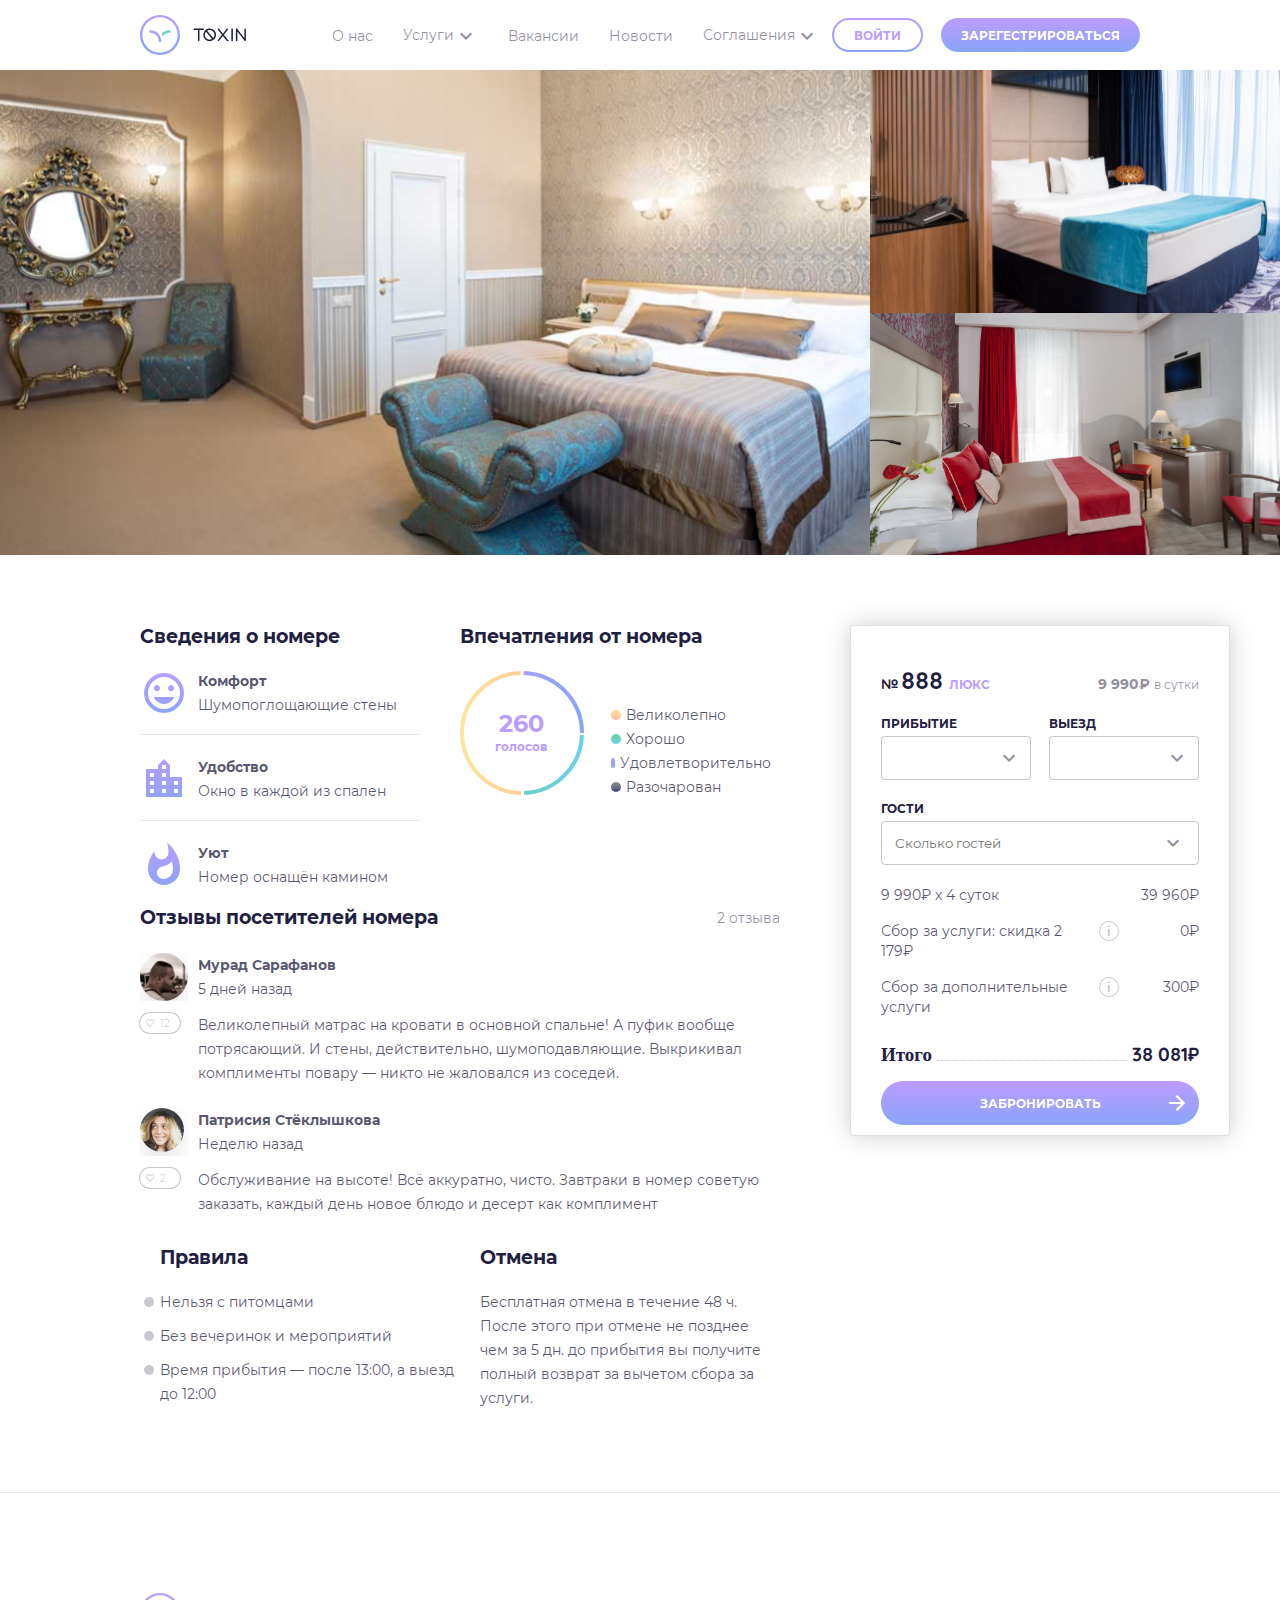
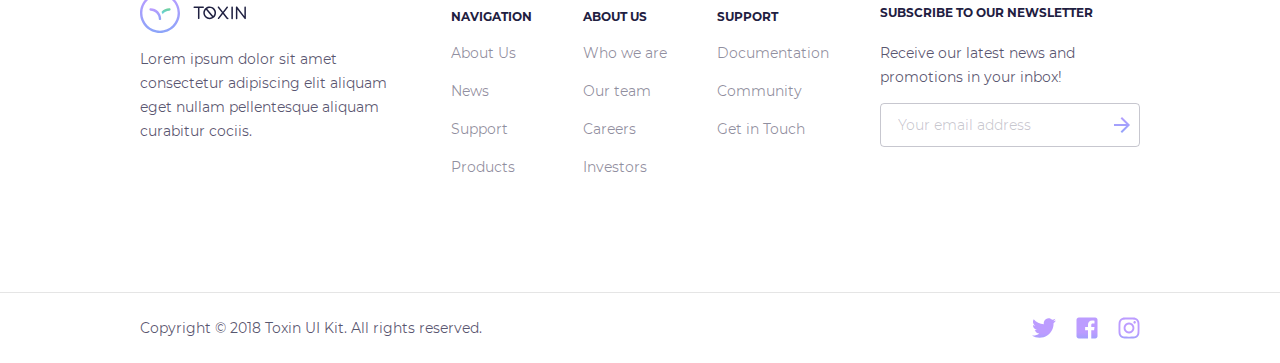
==== commit 986bcd86: "version6" ====
--- a/room_page/index.html
+++ b/room_page/index.html
@@ -1,6 +1,114 @@
-<!DOCTYPE html><html lang="ru"><head><meta charset="utf-8"><meta name="viewport" content="width=device-width, initial-scale=1.0, maximum-scale=1.0, user-scalable=no"><title>Страница комнаты</title><link rel="stylesheet" href="/room_page.b143d3bc.css"><script src="/library.4a9e25ad.js"></script><script src="/room_page.001ac469.js"></script><script src="/two_places_button.42d3b012.js"></script><script src="/one_place_button.93729bb8.js"></script><script src="/clear-accept-buttons.12c01139.js"></script><script src="/button-filled.684b293a.js"></script><script src="/button-light.290bc4cc.js"></script><script>var a;function t(){if(""==CalendarStartDate||""==CalendarEndDate)return $(".main__price-calculator-start-date").val(""),void $(".main__price-calculator-end-date").val("");$(".main__price-calculator-start-date").val(CalendarStartDate.getDate()+"."+CalendarStartDate.getMonth()+"."+CalendarStartDate.getFullYear()),$(".main__price-calculator-end-date").val(CalendarEndDate.getDate()+"."+CalendarEndDate.getMonth()+"."+CalendarEndDate.getFullYear())}$(function(){});</script></head><body><header><div class="room-page-header__header-reg-content"><div class="header-content__company-icons" onclick="window.location.href='http://localhost:1234/landing_page/index.html'"><div class="logo header-content__header-logo"><svg class="company_icon" width="40" height="40" fill="none" xmlns="http://www.w3.org/2000/svg"><path d="M20 27.059a1.18 1.18 0 01-1.176-1.177c0-4.53-3.706-8.235-8.235-8.235a1.18 1.18 0 01-1.177-1.177c0-.647.53-1.176 1.177-1.176a10.582 10.582 0 0110.588 10.588A1.18 1.18 0 0120 27.06z" fill="url(#paint0_linear)"/><path d="M30.588 16.47a1.18 1.18 0 01-1.176 1.177 8.21 8.21 0 00-6.765 3.559 12.044 12.044 0 00-1.176-2.294 10.49 10.49 0 017.94-3.618c.648 0 1.177.53 1.177 1.176z" fill="url(#paint1_linear)"/><path d="M20 40C8.97 40 0 31.03 0 20S8.97 0 20 0s20 8.97 20 20-8.97 20-20 20zm0-37.647C10.265 2.353 2.353 10.265 2.353 20S10.265 37.647 20 37.647 37.647 29.735 37.647 20 29.735 2.353 20 2.353z" fill="url(#paint2_linear)"/><defs><linearGradient id="paint0_linear" x1="15.294" y1="15.294" x2="15.294" y2="27.059" gradientUnits="userSpaceOnUse"><stop stop-color="#BC9CFF"/><stop offset="1" stop-color="#8BA4F9"/></linearGradient><linearGradient id="paint1_linear" x1="26.029" y1="15.294" x2="26.029" y2="21.206" gradientUnits="userSpaceOnUse"><stop stop-color="#6FCF97"/><stop offset="1" stop-color="#66D2EA"/></linearGradient><linearGradient id="paint2_linear" x1="20" y1="0" x2="20" y2="40" gradientUnits="userSpaceOnUse"><stop stop-color="#BC9CFF"/><stop offset="1" stop-color="#8BA4F9"/></linearGradient></defs></svg><svg class="company_name" width="54" height="14" fill="none" xmlns="http://www.w3.org/2000/svg"><path d="M10.335.368c.222 0 .402.076.542.228.152.14.228.32.228.542a.74.74 0 01-.228.543.705.705 0 01-.542.227H6.572v10.5a.761.761 0 01-.227.56c-.14.14-.32.21-.542.21-.21 0-.391-.07-.543-.21a.761.761 0 01-.228-.56v-10.5H1.27a.74.74 0 01-.542-.227.74.74 0 01-.228-.543C.5.916.576.736.728.596A.74.74 0 011.27.368h9.065zM16.908.368c.886 0 1.72.17 2.502.508.793.338 1.482.799 2.065 1.382a6.342 6.342 0 011.4 2.065c.338.782.508 1.616.508 2.503a6.259 6.259 0 01-.665 2.87 6.498 6.498 0 01-1.803 2.204l-.035.035c-.56.42-1.172.753-1.837.998a6.403 6.403 0 01-2.135.35c-.887 0-1.721-.17-2.503-.508a6.753 6.753 0 01-2.065-1.382 6.538 6.538 0 01-1.382-2.047 6.276 6.276 0 01-.508-2.52c0-.98.198-1.885.595-2.713.397-.84.94-1.557 1.628-2.152l.07-.07c.011 0 .029-.012.052-.035A6.333 6.333 0 0114.685.77c.7-.269 1.44-.403 2.223-.403zm0 11.375c.443 0 .863-.053 1.26-.158a5.584 5.584 0 001.155-.472L13.18 3.641a4.915 4.915 0 00-.875 1.47 4.664 4.664 0 00-.315 1.715c0 .676.128 1.312.385 1.907s.607 1.12 1.05 1.575c.455.443.98.793 1.575 1.05s1.231.385 1.908.385zm3.622-1.593c.408-.443.723-.944.945-1.504.233-.572.35-1.179.35-1.82a4.814 4.814 0 00-1.453-3.465 4.813 4.813 0 00-3.464-1.453c-.467 0-.916.064-1.348.193a4.46 4.46 0 00-1.207.525l6.177 7.524zM30.351 7.63a.763.763 0 01-.595-.28l-4.497-5.774a.714.714 0 01-.158-.543.722.722 0 01.28-.507.658.658 0 01.543-.14c.21.023.379.116.507.28l3.92 5.005L34.184.753a.709.709 0 01.49-.28.74.74 0 01.56.158.721.721 0 01.28.507.713.713 0 01-.158.543l-4.41 5.67a.73.73 0 01-.595.28zm4.918 5.635a1.572 1.572 0 01-.56-.105 3.865 3.865 0 01-.42-.227 2.376 2.376 0 01-.42-.42L30.35 7.981l-3.832 4.934a.721.721 0 01-.508.28.714.714 0 01-.543-.157.709.709 0 01-.28-.49.741.741 0 01.158-.56l4.41-5.67a.682.682 0 01.578-.28c.256 0 .46.093.612.28l4.095 5.25c.058.082.11.134.158.158l.105.052c.198 0 .361.07.49.21.14.128.215.292.227.49a.657.657 0 01-.175.543.744.744 0 01-.525.244h-.052zM39.734 13.265a.761.761 0 01-.56-.227.761.761 0 01-.227-.56V1.103c0-.21.076-.39.227-.542a.761.761 0 01.56-.228c.21 0 .391.076.543.228a.74.74 0 01.227.542v11.375a.761.761 0 01-.227.56.74.74 0 01-.543.227zM52.938 13.23a.685.685 0 01-.595-.297l-7.298-9.59v9.135a.74.74 0 01-.227.543.712.712 0 01-.525.21.75.75 0 01-.753-.753V1.121c0-.164.047-.31.14-.438a.696.696 0 01.385-.262.678.678 0 01.455-.018.79.79 0 01.385.263l7.28 9.607V1.121c0-.199.07-.374.21-.525a.74.74 0 01.543-.228c.21 0 .385.076.525.228a.721.721 0 01.227.525v11.357c0 .163-.046.31-.14.438a.8.8 0 01-.367.28 1.48 1.48 0 01-.245.034z" fill="#1F2041"/></svg>
-</div></div><div class="header-content__navigation"><div class="simple-element header-content__nav-simple"><a>О нас</a></div><div class="drop-down-element header-content__nav-drop"><a>Услуги</a><i class="material-icons expand-elemet">expand_more</i></div><div class="simple-element header-content__nav-simple"><a>Вакансии</a></div><div class="simple-element header-content__nav-simple"><a>Новости</a></div><div class="drop-down-element header-content__nav-drop"><a>Соглашения</a><i class="material-icons expand-elemet">expand_more</i></div></div><div class="header-content__header-buttons"><div class="header-content__button-light button-light"><div>ВОЙТИ</div></div><div class="header-content__button-filled button-filled"><div class="innerText">ЗАРЕГЕСТРИРОВАТЬСЯ</div><i class="material-icons additional-icon"></i></div></div></div></header><div class="main"><div class="main__image_container"><div class="main__central_image"></div><div class="main__vertical_images"><div class="main__second_image"></div><div class="main__third_image"></div></div></div><div class="down-content"><div class="main__content"><div class="main__information-block"><div class="main__benefits"><div class="main__benefits-description">Сведения о номере</div><div class="main__benefit"><div class="material-icons main__pic">insert_emoticon</div><div class="main__benefit-description"><b>Комфорт</b><br>Шумопоглощающие стены</div></div><div class="main__benefit"><div class="material-icons main__pic">location_city</div><div class="main__benefit-description"><b>Удобство</b><br>Окно в каждой из спален</div></div><div class="main__benefit"><div class="material-icons main__pic">whatshot</div><div class="main__benefit-description"><b>Уют</b><br>Номер оснащён камином</div></div></div><div class="main__disco-reviews"><div class="main__disco-description">Впечатления от номера</div><div class="main__disco-content"><div class="main__disco-img"><svg class="main__disco-circle"><circle class="circleBad"/><circle class="circleNorm"/><circle class="circleGood"/><circle class="circleDelis"/></svg><div class="main__disco-text"><span>260</span><span>голосов</span></div></div><div class="main__disco-description"><div class="main__disco-description-row"><div class="main__disco_descritpion-color"></div><span>Великолепно</span></div><div class="main__disco-description-row"><div class="main__disco_descritpion-color"></div><span>Хорошо</span></div><div class="main__disco-description-row"><div class="main__disco_descritpion-color"></div><span>Удовлетворительно</span></div><div class="main__disco-description-row"><div class="main__disco_descritpion-color"></div><span>Разочарован</span></div></div></div></div></div><div class="main__text-reviews"><div class="main__text-review-description"><span>Отзывы посетителей номера</span><span>2 отзыва</span></div><div class="main__review"><div class="high_content"><img class="profile_picture" src="/1.a42a3c42.svg" alt="none"><div class="author_and_date"><b>Мурад Сарафанов</b><br>5 дней назад</div></div><div class="down_content"><div class="reviews"><div class="material-icons">favorite_border</div><span>12</span></div><div class="main_text">Великолепный матрас на кровати в основной спальне! А пуфик вообще потрясающий. И стены, действительно, шумоподавляющие. Выкрикивал комплименты повару — никто не жаловался из соседей.</div></div></div><div class="main__review"><div class="high_content"><img class="profile_picture" src="/2.dcd08bd1.svg" alt="none"><div class="author_and_date"><b>Патрисия Стёклышкова</b><br>Неделю назад</div></div><div class="down_content"><div class="reviews"><div class="material-icons">favorite_border</div><span>2</span></div><div class="main_text">Обслуживание на высоте! Всё аккуратно, чисто. Завтраки в номер советую заказать, каждый день новое блюдо и десерт как комплимент</div></div></div></div><div class="main__addirional-information-block"><div class="main__rules"><div class="main__rules-description">Правила</div><ul class="main__list-of-rules"><li>Нельзя с питомцами</li><li>Без вечеринок и мероприятий</li><li>Время прибытия — после 13:00, а выезд до 12:00</li></ul></div><div class="main__cancel-rules"><div class="main__cancel-description">Отмена</div><div class="main__cancel-text">Бесплатная отмена в течение 48 ч. После этого при отмене не позднее чем за 5 дн. до прибытия вы получите полный возврат за вычетом сбора за услуги.</div></div></div></div><div class="main__price-calculator"><div class="main__calculator-description"><span>№</span><span class="number">888</span><span class="type">люкс</span><span class="price">9 990₽</span><span class="period">в сутки</span></div><script src="/list-of-people.716e593d.js"></script><div class="room-list-of-counted-people list-of-counted-items"><div class="list-of-counted-items__item"><div class="list-of-counted-items__item-description">ВЗРОСЛЫЕ</div><div class="button button_minus" id="room-list-of-counted-people__minus-button">-</div><div class="item-number">0</div><div class="button button_plus" id="room-list-of-counted-people__plus-button">+ </div></div><div class="list-of-counted-items__item"><div class="list-of-counted-items__item-description">ДЕТИ</div><div class="button button_minus" id="room-list-of-counted-people__minus-button">-</div><div class="item-number">0</div><div class="button button_plus" id="room-list-of-counted-people__plus-button">+ </div></div><div class="list-of-counted-items__item"><div class="list-of-counted-items__item-description">МЛАДЕНЦЫ</div><div class="button button_minus" id="room-list-of-counted-people__minus-button">-</div><div class="item-number">0</div><div class="button button_plus" id="room-list-of-counted-people__plus-button">+ </div></div><div class="list-of-counted-items__down-buttons clear-accept-buttons"><div class="clean-button" id="room-list-of-counted-people__clean-button">ОЧИСТИТЬ</div><div class="save-button" id="room-list-of-counted-people__save-button">ПРИМЕНИТЬ</div></div></div><script src="/calendar-main.c51518ee.js"></script><div class="room-calculator-calendar calendar"><div class="calendar__selector"><div id="calendar-backward-btn"><i class="material-icons calendar-arrow">arrow_back</i></div><div class="calendar__date">Август 2019</div><div id="calendar-forward-btn"><i class="material-icons calendar-arrow">arrow_forward</i></div></div><div class="calendar__main"><div class="calendar__days-name"><div>Пн</div><div>Вт</div><div>Ср</div><div>Чт</div><div>Пт</div><div>Сб</div><div>Вс</div></div><div class="calendar__days"></div></div><div class="calendar__down-buttons clear-accept-buttons"><div class="clean-button" id="calendar__clean-button">ОЧИСТИТЬ</div><div class="save-button" id="calendar__save-button">ПРИМЕНИТЬ</div></div></div><div class="main__price-calculator__date-input"><div class="date-input-place"><div class="start-date-desctiption sub-text-header">прибытие</div><div class="date-input-field" id="start-date-input-field"><input class="main__price-calculator-start-date" type="text" disabled><i class="material-icons two-places-expand-elemet" id="start-date-expand">expand_more</i></div></div><div class="date-input-place"><div class="end-date-desctiption sub-text-header">выезд</div><div class="date-input-field" id="end-date-input-field"><input class="main__price-calculator-end-date" type="text" disabled><i class="material-icons two-places-expand-elemet" id="end-date-expand">expand_more</i></div></div></div><div class="main-price-calculator__one-input"><div class="one-input-container"> <div class="one-input-desctiption sub-text-header">гости</div><div class="one-input-field"> <input class="one-input-text main__price-calculator-number-of-people" type="text" placeholder="Сколько гостей" disabled><i class="material-icons one-input-expand-elemet" id="one-expand__people">expand_more</i></div></div></div><div class="main__price-description-container"><div class="main__price_row"><div class="main__price-description">9 990₽ х 4 суток</div><div class="main__price-inf">i</div><div class="main__price">39 960₽</div></div><div class="main__price_row"><div class="main__price-description">Сбор за услуги: скидка 2 179₽</div><div class="main__price-inf">i </div><div class="main__price">0₽</div></div><div class="main__price_row"><div class="main__price-description">Сбор за дополнительные услуги</div><div class="main__price-inf">i</div><div class="main__price">300₽</div></div></div><div class="price-result"><div>Итого</div><div class="delimiter"></div><div class="summary-price">38 081₽ </div></div><div class="main__price-calculator-button-filled button-filled"><div class="innerText">ЗАБРОНИРОВАТЬ</div><i class="material-icons additional-icon">arrow_forward</i></div></div></div></div><footer><div class="room-page-footer footer-main-content"><div class="footer-main-content__element-logo"><div class="logo footer-logo"><svg class="company_icon" width="40" height="40" fill="none" xmlns="http://www.w3.org/2000/svg"><path d="M20 27.059a1.18 1.18 0 01-1.176-1.177c0-4.53-3.706-8.235-8.235-8.235a1.18 1.18 0 01-1.177-1.177c0-.647.53-1.176 1.177-1.176a10.582 10.582 0 0110.588 10.588A1.18 1.18 0 0120 27.06z" fill="url(#paint0_linear)"/><path d="M30.588 16.47a1.18 1.18 0 01-1.176 1.177 8.21 8.21 0 00-6.765 3.559 12.044 12.044 0 00-1.176-2.294 10.49 10.49 0 017.94-3.618c.648 0 1.177.53 1.177 1.176z" fill="url(#paint1_linear)"/><path d="M20 40C8.97 40 0 31.03 0 20S8.97 0 20 0s20 8.97 20 20-8.97 20-20 20zm0-37.647C10.265 2.353 2.353 10.265 2.353 20S10.265 37.647 20 37.647 37.647 29.735 37.647 20 29.735 2.353 20 2.353z" fill="url(#paint2_linear)"/><defs><linearGradient id="paint0_linear" x1="15.294" y1="15.294" x2="15.294" y2="27.059" gradientUnits="userSpaceOnUse"><stop stop-color="#BC9CFF"/><stop offset="1" stop-color="#8BA4F9"/></linearGradient><linearGradient id="paint1_linear" x1="26.029" y1="15.294" x2="26.029" y2="21.206" gradientUnits="userSpaceOnUse"><stop stop-color="#6FCF97"/><stop offset="1" stop-color="#66D2EA"/></linearGradient><linearGradient id="paint2_linear" x1="20" y1="0" x2="20" y2="40" gradientUnits="userSpaceOnUse"><stop stop-color="#BC9CFF"/><stop offset="1" stop-color="#8BA4F9"/></linearGradient></defs></svg><svg class="company_name" width="54" height="14" fill="none" xmlns="http://www.w3.org/2000/svg"><path d="M10.335.368c.222 0 .402.076.542.228.152.14.228.32.228.542a.74.74 0 01-.228.543.705.705 0 01-.542.227H6.572v10.5a.761.761 0 01-.227.56c-.14.14-.32.21-.542.21-.21 0-.391-.07-.543-.21a.761.761 0 01-.228-.56v-10.5H1.27a.74.74 0 01-.542-.227.74.74 0 01-.228-.543C.5.916.576.736.728.596A.74.74 0 011.27.368h9.065zM16.908.368c.886 0 1.72.17 2.502.508.793.338 1.482.799 2.065 1.382a6.342 6.342 0 011.4 2.065c.338.782.508 1.616.508 2.503a6.259 6.259 0 01-.665 2.87 6.498 6.498 0 01-1.803 2.204l-.035.035c-.56.42-1.172.753-1.837.998a6.403 6.403 0 01-2.135.35c-.887 0-1.721-.17-2.503-.508a6.753 6.753 0 01-2.065-1.382 6.538 6.538 0 01-1.382-2.047 6.276 6.276 0 01-.508-2.52c0-.98.198-1.885.595-2.713.397-.84.94-1.557 1.628-2.152l.07-.07c.011 0 .029-.012.052-.035A6.333 6.333 0 0114.685.77c.7-.269 1.44-.403 2.223-.403zm0 11.375c.443 0 .863-.053 1.26-.158a5.584 5.584 0 001.155-.472L13.18 3.641a4.915 4.915 0 00-.875 1.47 4.664 4.664 0 00-.315 1.715c0 .676.128 1.312.385 1.907s.607 1.12 1.05 1.575c.455.443.98.793 1.575 1.05s1.231.385 1.908.385zm3.622-1.593c.408-.443.723-.944.945-1.504.233-.572.35-1.179.35-1.82a4.814 4.814 0 00-1.453-3.465 4.813 4.813 0 00-3.464-1.453c-.467 0-.916.064-1.348.193a4.46 4.46 0 00-1.207.525l6.177 7.524zM30.351 7.63a.763.763 0 01-.595-.28l-4.497-5.774a.714.714 0 01-.158-.543.722.722 0 01.28-.507.658.658 0 01.543-.14c.21.023.379.116.507.28l3.92 5.005L34.184.753a.709.709 0 01.49-.28.74.74 0 01.56.158.721.721 0 01.28.507.713.713 0 01-.158.543l-4.41 5.67a.73.73 0 01-.595.28zm4.918 5.635a1.572 1.572 0 01-.56-.105 3.865 3.865 0 01-.42-.227 2.376 2.376 0 01-.42-.42L30.35 7.981l-3.832 4.934a.721.721 0 01-.508.28.714.714 0 01-.543-.157.709.709 0 01-.28-.49.741.741 0 01.158-.56l4.41-5.67a.682.682 0 01.578-.28c.256 0 .46.093.612.28l4.095 5.25c.058.082.11.134.158.158l.105.052c.198 0 .361.07.49.21.14.128.215.292.227.49a.657.657 0 01-.175.543.744.744 0 01-.525.244h-.052zM39.734 13.265a.761.761 0 01-.56-.227.761.761 0 01-.227-.56V1.103c0-.21.076-.39.227-.542a.761.761 0 01.56-.228c.21 0 .391.076.543.228a.74.74 0 01.227.542v11.375a.761.761 0 01-.227.56.74.74 0 01-.543.227zM52.938 13.23a.685.685 0 01-.595-.297l-7.298-9.59v9.135a.74.74 0 01-.227.543.712.712 0 01-.525.21.75.75 0 01-.753-.753V1.121c0-.164.047-.31.14-.438a.696.696 0 01.385-.262.678.678 0 01.455-.018.79.79 0 01.385.263l7.28 9.607V1.121c0-.199.07-.374.21-.525a.74.74 0 01.543-.228c.21 0 .385.076.525.228a.721.721 0 01.227.525v11.357c0 .163-.046.31-.14.438a.8.8 0 01-.367.28 1.48 1.48 0 01-.245.034z" fill="#1F2041"/></svg>
-</div><p class="footer-main-content__text">Lorem ipsum dolor sit amet consectetur adipiscing elit aliquam eget nullam pellentesque aliquam curabitur cociis.</p></div><div class="item-list"><ul><li>navigation</li><li>About Us</li><li>News</li><li>Support</li><li>Products</li></ul></div><div class="item-list"><ul><li>About us</li><li>Who we are</li><li>Our team</li><li>Careers</li><li>Investors</li></ul></div><div class="item-list"><ul><li>Support</li><li>Documentation</li><li>Community</li><li>Get in Touch</li></ul></div><div class="footer-main-content__element-subscribe"><p class="footer-main-content__subscribe-header">Subscribe to our newsletter</p><p class="footer-main-content__subscribe-description">Receive our latest news and promotions in your inbox!</p><form action=""><div class="email-submit-field"><input id="email-input" name="email" type="text" placeholder="Your email address"><i class="material-icons email-submit-arrow">arrow_forward</i></div></form></div></div><div class="room-page-footer-underline footer-underline-content"><div class="footer-underline-content__copyright">Copyright © 2018 Toxin UI Kit. All rights reserved.</div><div class="footer-underline-content__icons"><div class="social_networks footer-underline"><svg class="twitter-svg" width="24" height="20" fill="none" xmlns="http://www.w3.org/2000/svg"><path d="M21.516 5.125c.03.125.047.328.047.61 0 2.25-.547 4.421-1.641 6.515-1.125 2.219-2.703 3.984-4.735 5.297-2.218 1.469-4.765 2.203-7.64 2.203-2.75 0-5.266-.734-7.547-2.203.344.031.734.047 1.172.047 2.281 0 4.328-.703 6.14-2.11-1.093 0-2.062-.312-2.906-.937a5.085 5.085 0 01-1.687-2.438c.312.032.61.047.89.047.438 0 .875-.047 1.313-.14-1.125-.25-2.063-.829-2.813-1.735C1.36 9.375.984 8.344.984 7.187v-.093a4.634 4.634 0 002.204.656 5.46 5.46 0 01-1.594-1.781 4.683 4.683 0 01-.61-2.344c0-.875.235-1.703.704-2.484A13.646 13.646 0 006.14 4.797a13.794 13.794 0 005.671 1.5 6.832 6.832 0 01-.093-1.125c0-.875.219-1.688.656-2.438A4.77 4.77 0 0114.156.906 4.754 4.754 0 0116.594.25c.718 0 1.375.14 1.968.422a5.473 5.473 0 011.641 1.125 10.015 10.015 0 003.14-1.172c-.374 1.156-1.093 2.063-2.155 2.719.937-.125 1.875-.39 2.812-.797-.688 1-1.516 1.86-2.484 2.578z" fill="url(#paint0_linear)"/><defs><linearGradient id="paint0_linear" x1="12" y1="-2" x2="12" y2="22" gradientUnits="userSpaceOnUse"><stop stop-color="#BC9CFF"/><stop offset="1" stop-color="#8BA4F9"/></linearGradient></defs></svg>
-<svg class="facebook-svg" width="22" height="22" fill="none" xmlns="http://www.w3.org/2000/svg"><path d="M21.5 2.75v16.5a2.17 2.17 0 01-.656 1.594 2.17 2.17 0 01-1.594.656h-3.984v-8.297h2.812l.422-3.187h-3.234V8c0-.5.093-.875.28-1.125.25-.281.673-.422 1.267-.422H18.5V3.641c-.656-.094-1.469-.141-2.438-.141-1.25 0-2.25.375-3 1.125-.718.719-1.078 1.734-1.078 3.047v2.344H9.125v3.187h2.86V21.5H2.75a2.17 2.17 0 01-1.594-.656A2.17 2.17 0 01.5 19.25V2.75c0-.625.219-1.156.656-1.594A2.17 2.17 0 012.75.5h16.5a2.17 2.17 0 011.594.656c.437.438.656.969.656 1.594z" fill="url(#paint0_linear)"/><defs><linearGradient id="paint0_linear" x1="11" y1="-1" x2="11" y2="23" gradientUnits="userSpaceOnUse"><stop stop-color="#BC9CFF"/><stop offset="1" stop-color="#8BA4F9"/></linearGradient></defs></svg>
-<svg class="instagram-svg" width="22" height="22" fill="none" xmlns="http://www.w3.org/2000/svg"><path d="M11 5.61c-.969 0-1.875.25-2.719.75a5.406 5.406 0 00-1.969 1.968A5.252 5.252 0 005.61 11c0 .969.235 1.875.704 2.719a5.93 5.93 0 001.968 1.969A5.51 5.51 0 0011 16.39c.969 0 1.86-.235 2.672-.703.844-.5 1.5-1.157 1.969-1.97.5-.843.75-1.75.75-2.718a5 5 0 00-.75-2.672 4.972 4.972 0 00-1.97-1.969A5 5 0 0011 5.61zm0 8.906a3.386 3.386 0 01-2.484-1.032A3.386 3.386 0 017.484 11c0-.969.344-1.797 1.032-2.484A3.386 3.386 0 0111 7.484c.969 0 1.797.344 2.484 1.032A3.386 3.386 0 0114.516 11c0 .969-.344 1.797-1.032 2.484A3.386 3.386 0 0111 14.516zm6.89-9.141c-.03.344-.171.64-.421.89-.219.25-.5.376-.844.376s-.64-.125-.89-.375a1.217 1.217 0 01-.376-.891c0-.344.125-.64.375-.89s.547-.376.891-.376.64.125.89.375.376.547.376.891zm3.563 1.266c-.062-.907-.203-1.688-.422-2.344A5.13 5.13 0 0019.72 2.28 5.13 5.13 0 0017.703.97C17.047.75 16.266.625 15.36.594 14.484.53 13.031.5 11 .5S7.5.531 6.594.594c-.875.031-1.64.156-2.297.375A5.537 5.537 0 002.234 2.28 5.392 5.392 0 00.97 4.297C.75 4.953.609 5.734.547 6.64.516 7.516.5 8.969.5 11s.016 3.5.047 4.406c.062.875.203 1.64.422 2.297a5.841 5.841 0 001.265 2.063 5.318 5.318 0 002.063 1.218c.656.25 1.422.391 2.297.422.906.063 2.375.094 4.406.094 2.031 0 3.484-.031 4.36-.094.906-.031 1.687-.156 2.343-.375a5.392 5.392 0 002.016-1.265 5.536 5.536 0 001.312-2.063c.219-.656.344-1.422.375-2.297.063-.906.094-2.375.094-4.406 0-2.031-.016-3.484-.047-4.36zm-2.25 10.546c-.375.938-1.047 1.61-2.015 2.016-.5.188-1.344.313-2.532.375-.656.031-1.625.047-2.906.047h-1.5c-1.25 0-2.219-.016-2.906-.047-1.157-.062-2-.187-2.532-.375-.937-.375-1.609-1.047-2.015-2.015-.188-.532-.313-1.375-.375-2.532a68.365 68.365 0 01-.047-2.906v-1.5c0-1.25.016-2.219.047-2.906.062-1.188.187-2.032.375-2.532.375-.968 1.047-1.64 2.015-2.015.532-.188 1.375-.313 2.532-.375a68.37 68.37 0 012.906-.047h1.5c1.25 0 2.219.016 2.906.047 1.188.062 2.031.187 2.531.375.97.375 1.641 1.047 2.016 2.015.188.5.313 1.344.375 2.532.031.656.047 1.625.047 2.906v1.5c0 1.25-.016 2.219-.047 2.906-.062 1.156-.187 2-.375 2.531z" fill="url(#paint0_linear)"/><defs><linearGradient id="paint0_linear" x1="11" y1="-1" x2="11" y2="23" gradientUnits="userSpaceOnUse"><stop stop-color="#BC9CFF"/><stop offset="1" stop-color="#8BA4F9"/></linearGradient></defs></svg>
+<!DOCTYPE html><html lang="ru"><head><meta charset="utf-8"><meta name="viewport" content="width=device-width, initial-scale=1.0, maximum-scale=1.0, user-scalable=no"><title>Страница комнаты</title><link rel="stylesheet" href="/room_page.f7006bf4.css"><script src="/library.c2772acf.js"></script><script src="/room_page.4d645c0c.js"></script><script src="/two_places_button.e0132c73.js"></script><script src="/one_place_button.3c144f7b.js"></script><script src="/clear-accept-buttons.b09a7099.js"></script><script src="/button-filled.215781b3.js"></script><script src="/button-light.16345a69.js"></script><script>$(function () {
+  var CalendarStartDate = "someText";
+  var CalendarEndDate = "someText";
+});
+var inputField;
+
+function fillDate() {
+  if (CalendarStartDate == "" || CalendarEndDate == "") {
+    $('.main__price-calculator-start-date').val("");
+    $('.main__price-calculator-end-date').val("");
+    return;
+  }
+
+  $('.main__price-calculator-start-date').val(CalendarStartDate.getDate() + "." + CalendarStartDate.getMonth() + "." + CalendarStartDate.getFullYear());
+  $('.main__price-calculator-end-date').val(CalendarEndDate.getDate() + "." + CalendarEndDate.getMonth() + "." + CalendarEndDate.getFullYear());
+}</script></head><body><header><div class="room-page-header__header-reg-content"><div class="header-content__company-icons" onclick="window.location.href='http://uytera.github.io/landing_page/index.html'"><div class="logo header-content__header-logo"><svg class="company_icon" width="40" height="40" viewBox="0 0 40 40" fill="none" xmlns="http://www.w3.org/2000/svg">
+<path d="M20.0003 27.0587C19.3533 27.0587 18.8239 26.5292 18.8239 25.8822C18.8239 21.3528 15.118 17.6469 10.5886 17.6469C9.94152 17.6469 9.41211 17.1175 9.41211 16.4704C9.41211 15.8234 9.94152 15.2939 10.5886 15.2939C16.4415 15.2939 21.1768 20.0292 21.1768 25.8822C21.1768 26.5292 20.6474 27.0587 20.0003 27.0587Z" fill="url(#paint0_linear)"></path>
+<path d="M30.5884 16.4704C30.5884 17.1175 30.0589 17.6469 29.4119 17.6469C26.6178 17.6469 24.1178 19.0587 22.6472 21.2057C22.3236 20.3822 21.9413 19.6175 21.4707 18.9116C23.4119 16.6763 26.2648 15.2939 29.4119 15.2939C30.0589 15.2939 30.5884 15.8234 30.5884 16.4704Z" fill="url(#paint1_linear)"></path>
+<path d="M20 40C8.97059 40 0 31.0294 0 20C0 8.97059 8.97059 0 20 0C31.0294 0 40 8.97059 40 20C40 31.0294 31.0294 40 20 40ZM20 2.35294C10.2647 2.35294 2.35294 10.2647 2.35294 20C2.35294 29.7353 10.2647 37.6471 20 37.6471C29.7353 37.6471 37.6471 29.7353 37.6471 20C37.6471 10.2647 29.7353 2.35294 20 2.35294Z" fill="url(#paint2_linear)"></path>
+<defs>
+<linearGradient id="paint0_linear" x1="15.2945" y1="15.2939" x2="15.2945" y2="27.0587" gradientUnits="userSpaceOnUse">
+<stop stop-color="#BC9CFF"></stop>
+<stop offset="1" stop-color="#8BA4F9"></stop>
+</linearGradient>
+<linearGradient id="paint1_linear" x1="26.0295" y1="15.2939" x2="26.0295" y2="21.2057" gradientUnits="userSpaceOnUse">
+<stop stop-color="#6FCF97"></stop>
+<stop offset="1" stop-color="#66D2EA"></stop>
+</linearGradient>
+<linearGradient id="paint2_linear" x1="20" y1="0" x2="20" y2="40" gradientUnits="userSpaceOnUse">
+<stop stop-color="#BC9CFF"></stop>
+<stop offset="1" stop-color="#8BA4F9"></stop>
+</linearGradient>
+</defs>
+</svg><svg class="company_name" width="54" height="14" viewBox="0 0 54 14" fill="none" xmlns="http://www.w3.org/2000/svg">
+<path d="M10.335 0.368008C10.5567 0.368008 10.7375 0.443841 10.8775 0.595508C11.0292 0.735508 11.105 0.916341 11.105 1.13801C11.105 1.34801 11.0292 1.52884 10.8775 1.68051C10.7375 1.83218 10.5567 1.90801 10.335 1.90801H6.5725V12.408C6.5725 12.6297 6.49667 12.8163 6.345 12.968C6.205 13.108 6.02417 13.178 5.8025 13.178C5.5925 13.178 5.41167 13.108 5.26 12.968C5.10833 12.8163 5.0325 12.6297 5.0325 12.408V1.90801H1.27C1.06 1.90801 0.879167 1.83218 0.7275 1.68051C0.575833 1.52884 0.5 1.34801 0.5 1.13801C0.5 0.916341 0.575833 0.735508 0.7275 0.595508C0.879167 0.443841 1.06 0.368008 1.27 0.368008H10.335Z" fill="#1F2041"></path>
+<path d="M16.9076 0.368008C17.7943 0.368008 18.6285 0.537175 19.4101 0.875508C20.2035 1.21384 20.8918 1.67467 21.4751 2.25801C22.0701 2.84134 22.5368 3.52967 22.8751 4.32301C23.2134 5.10467 23.3826 5.93884 23.3826 6.82551C23.3826 7.86384 23.1609 8.82051 22.7176 9.69551C22.2743 10.5705 21.6735 11.3055 20.9151 11.9005C20.9151 11.9005 20.9035 11.9122 20.8801 11.9355C20.3201 12.3555 19.7076 12.688 19.0426 12.933C18.3776 13.1663 17.666 13.283 16.9076 13.283C16.0209 13.283 15.1868 13.1138 14.4051 12.7755C13.6234 12.4372 12.9351 11.9763 12.3401 11.393C11.7568 10.8097 11.296 10.1272 10.9576 9.34551C10.6193 8.56384 10.4501 7.72384 10.4501 6.82551C10.4501 5.84551 10.6484 4.94134 11.0451 4.11301C11.4418 3.27301 11.9843 2.55551 12.6726 1.96051L12.7426 1.89051C12.7543 1.89051 12.7718 1.87884 12.7951 1.85551C13.3551 1.38884 13.9851 1.02717 14.6851 0.770508C15.3851 0.502175 16.1259 0.368008 16.9076 0.368008ZM16.9076 11.743C17.351 11.743 17.771 11.6905 18.1676 11.5855C18.576 11.4688 18.961 11.3113 19.3226 11.113L13.1801 3.64051C12.8068 4.07217 12.5151 4.56217 12.3051 5.11051C12.0951 5.64717 11.9901 6.21884 11.9901 6.82551C11.9901 7.50217 12.1185 8.13801 12.3751 8.73301C12.6318 9.32801 12.9818 9.85301 13.4251 10.308C13.8801 10.7513 14.4051 11.1013 15.0001 11.358C15.5951 11.6147 16.231 11.743 16.9076 11.743ZM20.5301 10.1505C20.9384 9.70717 21.2535 9.20551 21.4751 8.64551C21.7085 8.07384 21.8251 7.46717 21.8251 6.82551C21.8251 6.14884 21.6968 5.51301 21.4401 4.91801C21.1834 4.32301 20.8276 3.80384 20.3726 3.36051C19.9293 2.90551 19.4101 2.54967 18.8151 2.29301C18.2201 2.03634 17.5843 1.90801 16.9076 1.90801C16.4409 1.90801 15.9918 1.97218 15.5601 2.10051C15.1284 2.21717 14.7259 2.39217 14.3526 2.62551L20.5301 10.1505Z" fill="#1F2041"></path>
+<path d="M30.351 7.63051C30.1177 7.63051 29.9194 7.53717 29.756 7.35051L25.2585 1.57551C25.1302 1.41218 25.0777 1.23134 25.101 1.03301C25.1244 0.823008 25.2177 0.653842 25.381 0.525508C25.5444 0.397175 25.7252 0.350508 25.9235 0.385508C26.1335 0.408841 26.3027 0.502174 26.431 0.665508L30.351 5.67051L34.1835 0.753008C34.3119 0.589674 34.4752 0.496341 34.6735 0.473008C34.8835 0.449675 35.0702 0.502175 35.2335 0.630508C35.3969 0.758841 35.4902 0.928008 35.5135 1.13801C35.5369 1.33634 35.4844 1.51717 35.356 1.68051L30.946 7.35051C30.7944 7.53717 30.596 7.63051 30.351 7.63051ZM35.2685 13.2655C35.2219 13.2655 35.146 13.2597 35.041 13.248C34.9477 13.2363 34.8369 13.2072 34.7085 13.1605C34.5802 13.1022 34.4402 13.0263 34.2885 12.933C34.1485 12.828 34.0085 12.688 33.8685 12.513L30.351 7.98051L26.5185 12.9155C26.3902 13.0788 26.221 13.1722 26.011 13.1955C25.8127 13.2188 25.6319 13.1663 25.4685 13.038C25.3052 12.9097 25.2119 12.7463 25.1885 12.548C25.1652 12.338 25.2177 12.1513 25.346 11.988L29.756 6.31801C29.896 6.13134 30.0885 6.03801 30.3335 6.03801C30.5902 6.03801 30.7944 6.13134 30.946 6.31801L35.041 11.568C35.0994 11.6497 35.1519 11.7022 35.1985 11.7255C35.2452 11.7488 35.2802 11.7663 35.3035 11.778C35.5019 11.778 35.6652 11.848 35.7935 11.988C35.9335 12.1163 36.0094 12.2797 36.021 12.478C36.0444 12.688 35.986 12.8688 35.846 13.0205C35.706 13.1722 35.531 13.2538 35.321 13.2655H35.2685Z" fill="#1F2041"></path>
+<path d="M39.7343 13.2655C39.5126 13.2655 39.326 13.1897 39.1743 13.038C39.0226 12.8863 38.9468 12.6997 38.9468 12.478V1.10301C38.9468 0.893008 39.0226 0.712175 39.1743 0.560508C39.326 0.408841 39.5126 0.333008 39.7343 0.333008C39.9443 0.333008 40.1251 0.408841 40.2768 0.560508C40.4285 0.712175 40.5043 0.893008 40.5043 1.10301V12.478C40.5043 12.6997 40.4285 12.8863 40.2768 13.038C40.1251 13.1897 39.9443 13.2655 39.7343 13.2655Z" fill="#1F2041"></path>
+<path d="M52.9377 13.2305C52.681 13.2305 52.4827 13.1313 52.3427 12.933L45.0452 3.34301V12.478C45.0452 12.688 44.9693 12.8688 44.8177 13.0205C44.6777 13.1605 44.5027 13.2305 44.2927 13.2305C44.0943 13.2305 43.9193 13.1605 43.7677 13.0205C43.616 12.8688 43.5402 12.688 43.5402 12.478V1.12051C43.5402 0.957175 43.5868 0.811342 43.6802 0.683009C43.7735 0.554675 43.9018 0.467174 44.0652 0.420508C44.2168 0.362174 44.3685 0.356341 44.5202 0.403008C44.6718 0.449675 44.8002 0.537175 44.9052 0.665508L52.1852 10.273V1.12051C52.1852 0.922174 52.2552 0.747174 52.3952 0.595508C52.5468 0.443841 52.7277 0.368008 52.9377 0.368008C53.1477 0.368008 53.3227 0.443841 53.4627 0.595508C53.6143 0.747174 53.6902 0.922174 53.6902 1.12051V12.478C53.6902 12.6413 53.6435 12.7872 53.5502 12.9155C53.4568 13.0438 53.3343 13.1372 53.1827 13.1955C53.066 13.2188 52.9843 13.2305 52.9377 13.2305Z" fill="#1F2041"></path>
+</svg>
+</div></div><div class="header-content__navigation"><!--+simple-element("header-content__nav-simple", "Home")--><div class="simple-element header-content__nav-simple"><a>О нас</a></div><div class="drop-down-element header-content__nav-drop"><a>Услуги</a><i class="material-icons expand-elemet">expand_more</i></div><div class="simple-element header-content__nav-simple"><a>Вакансии</a></div><div class="simple-element header-content__nav-simple"><a>Новости</a></div><div class="drop-down-element header-content__nav-drop"><a>Соглашения</a><i class="material-icons expand-elemet">expand_more</i></div></div><div class="header-content__header-buttons"><div class="header-content__button-light button-light"><div>ВОЙТИ</div></div><div class="header-content__button-filled button-filled"><div class="innerText">ЗАРЕГЕСТРИРОВАТЬСЯ</div><i class="material-icons additional-icon"></i></div></div></div></header><div class="main"><div class="main__image_container"><div class="main__central_image"></div><div class="main__vertical_images"><div class="main__second_image"></div><div class="main__third_image"></div></div></div><div class="down-content"><div class="main__content"><div class="main__information-block"><div class="main__benefits"><div class="main__benefits-description">Сведения о номере</div><div class="main__benefit"><div class="material-icons main__pic">insert_emoticon</div><div class="main__benefit-description"><b>Комфорт</b><br>Шумопоглощающие стены</div></div><div class="main__benefit"><div class="material-icons main__pic">location_city</div><div class="main__benefit-description"><b>Удобство</b><br>Окно в каждой из спален</div></div><div class="main__benefit"><div class="material-icons main__pic">whatshot</div><div class="main__benefit-description"><b>Уют</b><br>Номер оснащён камином</div></div></div><div class="main__disco-reviews"><div class="main__disco-description">Впечатления от номера</div><div class="main__disco-content"><div class="main__disco-img"><svg class="main__disco-circle">
+<linearGradient id="bad-gradient">
+<stop offset="0%" stop-color="#919191"></stop>
+<stop offset="100%" stop-color="#3D4975"></stop>
+</linearGradient>
+<linearGradient id="norm-gradient">
+<stop offset="0%" stop-color="#BC9CFF"></stop>
+<stop offset="100%" stop-color="#8BA4F9"></stop>
+</linearGradient>
+<linearGradient id="good-gradient">
+<stop offset="0%" stop-color="#6FCF97"></stop>
+<stop offset="100%" stop-color="#66D2EA"></stop>
+</linearGradient>
+<linearGradient id="delis-gradient">
+<stop offset="0%" stop-color="#FFE39C"></stop>
+<stop offset="100%" stop-color="#FFBA9C"></stop>
+</linearGradient>
+<circle class="circleBad"></circle>
+<circle class="circleNorm"></circle>
+<circle class="circleGood"></circle>
+<circle class="circleDelis"></circle>
+</svg><div class="main__disco-text"><span>260</span><span>голосов</span></div></div><div class="main__disco-description"><div class="main__disco-description-row"><div class="main__disco_descritpion-color"></div><span>Великолепно</span></div><div class="main__disco-description-row"><div class="main__disco_descritpion-color"></div><span>Хорошо</span></div><div class="main__disco-description-row"><div class="main__disco_descritpion-color"></div><span>Удовлетворительно</span></div><div class="main__disco-description-row"><div class="main__disco_descritpion-color"></div><span>Разочарован</span></div></div></div></div></div><div class="main__text-reviews"><div class="main__text-review-description"><span>Отзывы посетителей номера</span><span>2 отзыва</span></div><div class="main__review"><div class="high_content"><img class="profile_picture" src="/1.39e19c12.svg" alt="none"><div class="author_and_date"><b>Мурад Сарафанов</b><br>5 дней назад</div></div><div class="down_content"><div class="reviews"><div class="material-icons">favorite_border</div><span>12</span></div><div class="main_text">Великолепный матрас на кровати в основной спальне! А пуфик вообще потрясающий. И стены, действительно, шумоподавляющие. Выкрикивал комплименты повару — никто не жаловался из соседей.</div></div></div><div class="main__review"><div class="high_content"><img class="profile_picture" src="/2.d4f86103.svg" alt="none"><div class="author_and_date"><b>Патрисия Стёклышкова</b><br>Неделю назад</div></div><div class="down_content"><div class="reviews"><div class="material-icons">favorite_border</div><span>2</span></div><div class="main_text">Обслуживание на высоте! Всё аккуратно, чисто. Завтраки в номер советую заказать, каждый день новое блюдо и десерт как комплимент</div></div></div></div><div class="main__addirional-information-block"><div class="main__rules"><div class="main__rules-description">Правила</div><ul class="main__list-of-rules"><li>Нельзя с питомцами</li><li>Без вечеринок и мероприятий</li><li>Время прибытия — после 13:00, а выезд до 12:00</li></ul></div><div class="main__cancel-rules"><div class="main__cancel-description">Отмена</div><div class="main__cancel-text">Бесплатная отмена в течение 48 ч. После этого при отмене не позднее чем за 5 дн. до прибытия вы получите полный возврат за вычетом сбора за услуги.</div></div></div></div><div class="main__price-calculator"><div class="main__calculator-description"><span>№</span><span class="number">888</span><span class="type">люкс</span><span class="price">9 990₽</span><span class="period">в сутки</span></div><script src="/list-of-people.027037df.js"></script><div class="room-list-of-counted-people list-of-counted-items"><div class="list-of-counted-items__item"><div class="list-of-counted-items__item-description">ВЗРОСЛЫЕ</div><div class="button button_minus" id="room-list-of-counted-people__minus-button">-</div><div class="item-number">0</div><div class="button button_plus" id="room-list-of-counted-people__plus-button">+ </div></div><div class="list-of-counted-items__item"><div class="list-of-counted-items__item-description">ДЕТИ</div><div class="button button_minus" id="room-list-of-counted-people__minus-button">-</div><div class="item-number">0</div><div class="button button_plus" id="room-list-of-counted-people__plus-button">+ </div></div><div class="list-of-counted-items__item"><div class="list-of-counted-items__item-description">МЛАДЕНЦЫ</div><div class="button button_minus" id="room-list-of-counted-people__minus-button">-</div><div class="item-number">0</div><div class="button button_plus" id="room-list-of-counted-people__plus-button">+ </div></div><div class="list-of-counted-items__down-buttons clear-accept-buttons"><div class="clean-button" id="room-list-of-counted-people__clean-button">ОЧИСТИТЬ</div><div class="save-button" id="room-list-of-counted-people__save-button">ПРИМЕНИТЬ</div></div></div><script src="/calendar-main.9e5953e4.js"></script><div class="room-calculator-calendar calendar"><div class="calendar__selector"><div id="calendar-backward-btn"><i class="material-icons calendar-arrow">arrow_back</i></div><div class="calendar__date">Август 2019</div><div id="calendar-forward-btn"><i class="material-icons calendar-arrow">arrow_forward</i></div></div><div class="calendar__main"><div class="calendar__days-name"><div>Пн</div><div>Вт</div><div>Ср</div><div>Чт</div><div>Пт</div><div>Сб</div><div>Вс</div></div><div class="calendar__days"></div></div><div class="calendar__down-buttons clear-accept-buttons"><div class="clean-button" id="calendar__clean-button">ОЧИСТИТЬ</div><div class="save-button" id="calendar__save-button">ПРИМЕНИТЬ</div></div></div><div class="main__price-calculator__date-input"><div class="date-input-place"><div class="start-date-desctiption sub-text-header">прибытие</div><div class="date-input-field" id="start-date-input-field"><input class="main__price-calculator-start-date" type="text" disabled=""><i class="material-icons two-places-expand-elemet" id="start-date-expand">expand_more</i></div></div><div class="date-input-place"><div class="end-date-desctiption sub-text-header">выезд</div><div class="date-input-field" id="end-date-input-field"><input class="main__price-calculator-end-date" type="text" disabled=""><i class="material-icons two-places-expand-elemet" id="end-date-expand">expand_more</i></div></div></div><div class="main-price-calculator__one-input"><div class="one-input-container">                                                            <div class="one-input-desctiption sub-text-header">гости</div><div class="one-input-field">                                                            <input class="one-input-text main__price-calculator-number-of-people" type="text" placeholder="Сколько гостей" disabled=""><i class="material-icons one-input-expand-elemet" id="one-expand__people">expand_more</i></div></div></div><div class="main__price-description-container"><div class="main__price_row"><div class="main__price-description">9 990₽ х 4 суток</div><div class="main__price-inf">i</div><div class="main__price">39 960₽</div></div><div class="main__price_row"><div class="main__price-description">Сбор за услуги: скидка 2 179₽</div><div class="main__price-inf">i </div><div class="main__price">0₽</div></div><div class="main__price_row"><div class="main__price-description">Сбор за дополнительные услуги</div><div class="main__price-inf">i</div><div class="main__price">300₽</div></div></div><div class="price-result"><div>Итого</div><div class="delimiter"></div><div class="summary-price">38 081₽ </div></div><div class="main__price-calculator-button-filled button-filled"><div class="innerText">ЗАБРОНИРОВАТЬ</div><i class="material-icons additional-icon">arrow_forward</i></div></div></div></div><footer><div class="room-page-footer footer-main-content"><div class="footer-main-content__element-logo"><div class="logo footer-logo"><svg class="company_icon" width="40" height="40" viewBox="0 0 40 40" fill="none" xmlns="http://www.w3.org/2000/svg">
+<path d="M20.0003 27.0587C19.3533 27.0587 18.8239 26.5292 18.8239 25.8822C18.8239 21.3528 15.118 17.6469 10.5886 17.6469C9.94152 17.6469 9.41211 17.1175 9.41211 16.4704C9.41211 15.8234 9.94152 15.2939 10.5886 15.2939C16.4415 15.2939 21.1768 20.0292 21.1768 25.8822C21.1768 26.5292 20.6474 27.0587 20.0003 27.0587Z" fill="url(#paint0_linear)"></path>
+<path d="M30.5884 16.4704C30.5884 17.1175 30.0589 17.6469 29.4119 17.6469C26.6178 17.6469 24.1178 19.0587 22.6472 21.2057C22.3236 20.3822 21.9413 19.6175 21.4707 18.9116C23.4119 16.6763 26.2648 15.2939 29.4119 15.2939C30.0589 15.2939 30.5884 15.8234 30.5884 16.4704Z" fill="url(#paint1_linear)"></path>
+<path d="M20 40C8.97059 40 0 31.0294 0 20C0 8.97059 8.97059 0 20 0C31.0294 0 40 8.97059 40 20C40 31.0294 31.0294 40 20 40ZM20 2.35294C10.2647 2.35294 2.35294 10.2647 2.35294 20C2.35294 29.7353 10.2647 37.6471 20 37.6471C29.7353 37.6471 37.6471 29.7353 37.6471 20C37.6471 10.2647 29.7353 2.35294 20 2.35294Z" fill="url(#paint2_linear)"></path>
+<defs>
+<linearGradient id="paint0_linear" x1="15.2945" y1="15.2939" x2="15.2945" y2="27.0587" gradientUnits="userSpaceOnUse">
+<stop stop-color="#BC9CFF"></stop>
+<stop offset="1" stop-color="#8BA4F9"></stop>
+</linearGradient>
+<linearGradient id="paint1_linear" x1="26.0295" y1="15.2939" x2="26.0295" y2="21.2057" gradientUnits="userSpaceOnUse">
+<stop stop-color="#6FCF97"></stop>
+<stop offset="1" stop-color="#66D2EA"></stop>
+</linearGradient>
+<linearGradient id="paint2_linear" x1="20" y1="0" x2="20" y2="40" gradientUnits="userSpaceOnUse">
+<stop stop-color="#BC9CFF"></stop>
+<stop offset="1" stop-color="#8BA4F9"></stop>
+</linearGradient>
+</defs>
+</svg><svg class="company_name" width="54" height="14" viewBox="0 0 54 14" fill="none" xmlns="http://www.w3.org/2000/svg">
+<path d="M10.335 0.368008C10.5567 0.368008 10.7375 0.443841 10.8775 0.595508C11.0292 0.735508 11.105 0.916341 11.105 1.13801C11.105 1.34801 11.0292 1.52884 10.8775 1.68051C10.7375 1.83218 10.5567 1.90801 10.335 1.90801H6.5725V12.408C6.5725 12.6297 6.49667 12.8163 6.345 12.968C6.205 13.108 6.02417 13.178 5.8025 13.178C5.5925 13.178 5.41167 13.108 5.26 12.968C5.10833 12.8163 5.0325 12.6297 5.0325 12.408V1.90801H1.27C1.06 1.90801 0.879167 1.83218 0.7275 1.68051C0.575833 1.52884 0.5 1.34801 0.5 1.13801C0.5 0.916341 0.575833 0.735508 0.7275 0.595508C0.879167 0.443841 1.06 0.368008 1.27 0.368008H10.335Z" fill="#1F2041"></path>
+<path d="M16.9076 0.368008C17.7943 0.368008 18.6285 0.537175 19.4101 0.875508C20.2035 1.21384 20.8918 1.67467 21.4751 2.25801C22.0701 2.84134 22.5368 3.52967 22.8751 4.32301C23.2134 5.10467 23.3826 5.93884 23.3826 6.82551C23.3826 7.86384 23.1609 8.82051 22.7176 9.69551C22.2743 10.5705 21.6735 11.3055 20.9151 11.9005C20.9151 11.9005 20.9035 11.9122 20.8801 11.9355C20.3201 12.3555 19.7076 12.688 19.0426 12.933C18.3776 13.1663 17.666 13.283 16.9076 13.283C16.0209 13.283 15.1868 13.1138 14.4051 12.7755C13.6234 12.4372 12.9351 11.9763 12.3401 11.393C11.7568 10.8097 11.296 10.1272 10.9576 9.34551C10.6193 8.56384 10.4501 7.72384 10.4501 6.82551C10.4501 5.84551 10.6484 4.94134 11.0451 4.11301C11.4418 3.27301 11.9843 2.55551 12.6726 1.96051L12.7426 1.89051C12.7543 1.89051 12.7718 1.87884 12.7951 1.85551C13.3551 1.38884 13.9851 1.02717 14.6851 0.770508C15.3851 0.502175 16.1259 0.368008 16.9076 0.368008ZM16.9076 11.743C17.351 11.743 17.771 11.6905 18.1676 11.5855C18.576 11.4688 18.961 11.3113 19.3226 11.113L13.1801 3.64051C12.8068 4.07217 12.5151 4.56217 12.3051 5.11051C12.0951 5.64717 11.9901 6.21884 11.9901 6.82551C11.9901 7.50217 12.1185 8.13801 12.3751 8.73301C12.6318 9.32801 12.9818 9.85301 13.4251 10.308C13.8801 10.7513 14.4051 11.1013 15.0001 11.358C15.5951 11.6147 16.231 11.743 16.9076 11.743ZM20.5301 10.1505C20.9384 9.70717 21.2535 9.20551 21.4751 8.64551C21.7085 8.07384 21.8251 7.46717 21.8251 6.82551C21.8251 6.14884 21.6968 5.51301 21.4401 4.91801C21.1834 4.32301 20.8276 3.80384 20.3726 3.36051C19.9293 2.90551 19.4101 2.54967 18.8151 2.29301C18.2201 2.03634 17.5843 1.90801 16.9076 1.90801C16.4409 1.90801 15.9918 1.97218 15.5601 2.10051C15.1284 2.21717 14.7259 2.39217 14.3526 2.62551L20.5301 10.1505Z" fill="#1F2041"></path>
+<path d="M30.351 7.63051C30.1177 7.63051 29.9194 7.53717 29.756 7.35051L25.2585 1.57551C25.1302 1.41218 25.0777 1.23134 25.101 1.03301C25.1244 0.823008 25.2177 0.653842 25.381 0.525508C25.5444 0.397175 25.7252 0.350508 25.9235 0.385508C26.1335 0.408841 26.3027 0.502174 26.431 0.665508L30.351 5.67051L34.1835 0.753008C34.3119 0.589674 34.4752 0.496341 34.6735 0.473008C34.8835 0.449675 35.0702 0.502175 35.2335 0.630508C35.3969 0.758841 35.4902 0.928008 35.5135 1.13801C35.5369 1.33634 35.4844 1.51717 35.356 1.68051L30.946 7.35051C30.7944 7.53717 30.596 7.63051 30.351 7.63051ZM35.2685 13.2655C35.2219 13.2655 35.146 13.2597 35.041 13.248C34.9477 13.2363 34.8369 13.2072 34.7085 13.1605C34.5802 13.1022 34.4402 13.0263 34.2885 12.933C34.1485 12.828 34.0085 12.688 33.8685 12.513L30.351 7.98051L26.5185 12.9155C26.3902 13.0788 26.221 13.1722 26.011 13.1955C25.8127 13.2188 25.6319 13.1663 25.4685 13.038C25.3052 12.9097 25.2119 12.7463 25.1885 12.548C25.1652 12.338 25.2177 12.1513 25.346 11.988L29.756 6.31801C29.896 6.13134 30.0885 6.03801 30.3335 6.03801C30.5902 6.03801 30.7944 6.13134 30.946 6.31801L35.041 11.568C35.0994 11.6497 35.1519 11.7022 35.1985 11.7255C35.2452 11.7488 35.2802 11.7663 35.3035 11.778C35.5019 11.778 35.6652 11.848 35.7935 11.988C35.9335 12.1163 36.0094 12.2797 36.021 12.478C36.0444 12.688 35.986 12.8688 35.846 13.0205C35.706 13.1722 35.531 13.2538 35.321 13.2655H35.2685Z" fill="#1F2041"></path>
+<path d="M39.7343 13.2655C39.5126 13.2655 39.326 13.1897 39.1743 13.038C39.0226 12.8863 38.9468 12.6997 38.9468 12.478V1.10301C38.9468 0.893008 39.0226 0.712175 39.1743 0.560508C39.326 0.408841 39.5126 0.333008 39.7343 0.333008C39.9443 0.333008 40.1251 0.408841 40.2768 0.560508C40.4285 0.712175 40.5043 0.893008 40.5043 1.10301V12.478C40.5043 12.6997 40.4285 12.8863 40.2768 13.038C40.1251 13.1897 39.9443 13.2655 39.7343 13.2655Z" fill="#1F2041"></path>
+<path d="M52.9377 13.2305C52.681 13.2305 52.4827 13.1313 52.3427 12.933L45.0452 3.34301V12.478C45.0452 12.688 44.9693 12.8688 44.8177 13.0205C44.6777 13.1605 44.5027 13.2305 44.2927 13.2305C44.0943 13.2305 43.9193 13.1605 43.7677 13.0205C43.616 12.8688 43.5402 12.688 43.5402 12.478V1.12051C43.5402 0.957175 43.5868 0.811342 43.6802 0.683009C43.7735 0.554675 43.9018 0.467174 44.0652 0.420508C44.2168 0.362174 44.3685 0.356341 44.5202 0.403008C44.6718 0.449675 44.8002 0.537175 44.9052 0.665508L52.1852 10.273V1.12051C52.1852 0.922174 52.2552 0.747174 52.3952 0.595508C52.5468 0.443841 52.7277 0.368008 52.9377 0.368008C53.1477 0.368008 53.3227 0.443841 53.4627 0.595508C53.6143 0.747174 53.6902 0.922174 53.6902 1.12051V12.478C53.6902 12.6413 53.6435 12.7872 53.5502 12.9155C53.4568 13.0438 53.3343 13.1372 53.1827 13.1955C53.066 13.2188 52.9843 13.2305 52.9377 13.2305Z" fill="#1F2041"></path>
+</svg>
+</div><p class="footer-main-content__text">Lorem ipsum dolor sit amet consectetur adipiscing elit aliquam eget nullam pellentesque aliquam curabitur cociis.</p></div><div class="item-list "><ul><li>navigation</li><li>About Us</li><li>News</li><li>Support</li><li>Products</li></ul></div><div class="item-list "><ul><li>About us</li><li>Who we are</li><li>Our team</li><li>Careers</li><li>Investors</li></ul></div><div class="item-list "><ul><li>Support</li><li>Documentation</li><li>Community</li><li>Get in Touch</li></ul></div><div class="footer-main-content__element-subscribe"><p class="footer-main-content__subscribe-header">Subscribe to our newsletter</p><p class="footer-main-content__subscribe-description">Receive our latest news and promotions in your inbox!</p><form action=""><div class="email-submit-field"><input id="email-input" name="email" type="text" placeholder="Your email address"><i class="material-icons email-submit-arrow">arrow_forward</i></div></form></div></div><div class="room-page-footer-underline footer-underline-content"><div class="footer-underline-content__copyright">Copyright © 2018 Toxin UI Kit. All rights reserved.</div><div class="footer-underline-content__icons"><div class="social_networks footer-underline"><svg class="twitter-svg" width="24" height="20" viewBox="0 0 24 20" fill="none" xmlns="http://www.w3.org/2000/svg">
+<path d="M21.5156 5.125C21.5469 5.25 21.5625 5.45312 21.5625 5.73438C21.5625 7.98438 21.0156 10.1562 19.9219 12.25C18.7969 14.4688 17.2188 16.2344 15.1875 17.5469C12.9688 19.0156 10.4219 19.75 7.54688 19.75C4.79688 19.75 2.28125 19.0156 0 17.5469C0.34375 17.5781 0.734375 17.5938 1.17188 17.5938C3.45312 17.5938 5.5 16.8906 7.3125 15.4844C6.21875 15.4844 5.25 15.1719 4.40625 14.5469C3.59375 13.8906 3.03125 13.0781 2.71875 12.1094C3.03125 12.1406 3.32812 12.1562 3.60938 12.1562C4.04688 12.1562 4.48438 12.1094 4.92188 12.0156C3.79688 11.7656 2.85938 11.1875 2.10938 10.2812C1.35938 9.375 0.984375 8.34375 0.984375 7.1875V7.09375C1.67188 7.5 2.40625 7.71875 3.1875 7.75C2.53125 7.28125 2 6.6875 1.59375 5.96875C1.1875 5.25 0.984375 4.46875 0.984375 3.625C0.984375 2.75 1.21875 1.92188 1.6875 1.14062C2.90625 2.67188 4.39062 3.89063 6.14062 4.79688C7.92188 5.70312 9.8125 6.20312 11.8125 6.29688C11.75 5.92188 11.7188 5.54688 11.7188 5.17188C11.7188 4.29687 11.9375 3.48438 12.375 2.73438C12.8125 1.95312 13.4062 1.34375 14.1562 0.90625C14.9062 0.46875 15.7188 0.25 16.5938 0.25C17.3125 0.25 17.9688 0.390625 18.5625 0.671875C19.1875 0.953125 19.7344 1.32812 20.2031 1.79688C21.3281 1.57812 22.375 1.1875 23.3438 0.625C22.9688 1.78125 22.25 2.6875 21.1875 3.34375C22.125 3.21875 23.0625 2.95313 24 2.54688C23.3125 3.54687 22.4844 4.40625 21.5156 5.125Z" fill="url(#paint0_linear)"></path>
+<defs>
+<linearGradient id="paint0_linear" x1="12" y1="-2" x2="12" y2="22" gradientUnits="userSpaceOnUse">
+<stop stop-color="#BC9CFF"></stop>
+<stop offset="1" stop-color="#8BA4F9"></stop>
+</linearGradient>
+</defs>
+</svg>
+<svg class="facebook-svg" width="22" height="22" viewBox="0 0 22 22" fill="none" xmlns="http://www.w3.org/2000/svg">
+<path d="M21.5 2.75V19.25C21.5 19.875 21.2812 20.4062 20.8438 20.8438C20.4062 21.2812 19.875 21.5 19.25 21.5H15.2656V13.2031H18.0781L18.5 10.0156H15.2656V8C15.2656 7.5 15.3594 7.125 15.5469 6.875C15.7969 6.59375 16.2188 6.45312 16.8125 6.45312H18.5V3.64062C17.8438 3.54688 17.0312 3.5 16.0625 3.5C14.8125 3.5 13.8125 3.875 13.0625 4.625C12.3438 5.34375 11.9844 6.35938 11.9844 7.67188V10.0156H9.125V13.2031H11.9844V21.5H2.75C2.125 21.5 1.59375 21.2812 1.15625 20.8438C0.71875 20.4062 0.5 19.875 0.5 19.25V2.75C0.5 2.125 0.71875 1.59375 1.15625 1.15625C1.59375 0.71875 2.125 0.5 2.75 0.5H19.25C19.875 0.5 20.4062 0.71875 20.8438 1.15625C21.2812 1.59375 21.5 2.125 21.5 2.75Z" fill="url(#paint0_linear)"></path>
+<defs>
+<linearGradient id="paint0_linear" x1="11" y1="-1" x2="11" y2="23" gradientUnits="userSpaceOnUse">
+<stop stop-color="#BC9CFF"></stop>
+<stop offset="1" stop-color="#8BA4F9"></stop>
+</linearGradient>
+</defs>
+</svg>
+<svg class="instagram-svg" width="22" height="22" viewBox="0 0 22 22" fill="none" xmlns="http://www.w3.org/2000/svg">
+<path d="M11 5.60938C10.0312 5.60938 9.125 5.85937 8.28125 6.35938C7.46875 6.82812 6.8125 7.48438 6.3125 8.32812C5.84375 9.14062 5.60938 10.0312 5.60938 11C5.60938 11.9688 5.84375 12.875 6.3125 13.7188C6.8125 14.5312 7.46875 15.1875 8.28125 15.6875C9.125 16.1562 10.0312 16.3906 11 16.3906C11.9688 16.3906 12.8594 16.1562 13.6719 15.6875C14.5156 15.1875 15.1719 14.5312 15.6406 13.7188C16.1406 12.875 16.3906 11.9688 16.3906 11C16.3906 10.0312 16.1406 9.14062 15.6406 8.32812C15.1719 7.48438 14.5156 6.82812 13.6719 6.35938C12.8594 5.85937 11.9688 5.60938 11 5.60938ZM11 14.5156C10.0312 14.5156 9.20312 14.1719 8.51562 13.4844C7.82812 12.7969 7.48438 11.9688 7.48438 11C7.48438 10.0312 7.82812 9.20312 8.51562 8.51562C9.20312 7.82812 10.0312 7.48438 11 7.48438C11.9688 7.48438 12.7969 7.82812 13.4844 8.51562C14.1719 9.20312 14.5156 10.0312 14.5156 11C14.5156 11.9688 14.1719 12.7969 13.4844 13.4844C12.7969 14.1719 11.9688 14.5156 11 14.5156ZM17.8906 5.375C17.8594 5.71875 17.7188 6.01563 17.4688 6.26562C17.25 6.51562 16.9688 6.64062 16.625 6.64062C16.2812 6.64062 15.9844 6.51562 15.7344 6.26562C15.4844 6.01563 15.3594 5.71875 15.3594 5.375C15.3594 5.03125 15.4844 4.73437 15.7344 4.48438C15.9844 4.23438 16.2812 4.10938 16.625 4.10938C16.9688 4.10938 17.2656 4.23438 17.5156 4.48438C17.7656 4.73437 17.8906 5.03125 17.8906 5.375ZM21.4531 6.64062C21.3906 5.73438 21.25 4.95312 21.0312 4.29688C20.75 3.51562 20.3125 2.84375 19.7188 2.28125C19.1562 1.6875 18.4844 1.25 17.7031 0.96875C17.0469 0.75 16.2656 0.625 15.3594 0.59375C14.4844 0.53125 13.0312 0.5 11 0.5C8.96875 0.5 7.5 0.53125 6.59375 0.59375C5.71875 0.625 4.95312 0.75 4.29688 0.96875C3.51562 1.25 2.82812 1.6875 2.23438 2.28125C1.67188 2.84375 1.25 3.51562 0.96875 4.29688C0.75 4.95312 0.609375 5.73438 0.546875 6.64062C0.515625 7.51562 0.5 8.96875 0.5 11C0.5 13.0312 0.515625 14.5 0.546875 15.4062C0.609375 16.2812 0.75 17.0469 0.96875 17.7031C1.25 18.4844 1.67188 19.1719 2.23438 19.7656C2.82812 20.3281 3.51562 20.7344 4.29688 20.9844C4.95312 21.2344 5.71875 21.375 6.59375 21.4062C7.5 21.4688 8.96875 21.5 11 21.5C13.0312 21.5 14.4844 21.4688 15.3594 21.4062C16.2656 21.375 17.0469 21.25 17.7031 21.0312C18.4844 20.75 19.1562 20.3281 19.7188 19.7656C20.3125 19.1719 20.75 18.4844 21.0312 17.7031C21.25 17.0469 21.375 16.2812 21.4062 15.4062C21.4688 14.5 21.5 13.0312 21.5 11C21.5 8.96875 21.4844 7.51562 21.4531 6.64062ZM19.2031 17.1875C18.8281 18.125 18.1562 18.7969 17.1875 19.2031C16.6875 19.3906 15.8438 19.5156 14.6562 19.5781C14 19.6094 13.0312 19.625 11.75 19.625H10.25C9 19.625 8.03125 19.6094 7.34375 19.5781C6.1875 19.5156 5.34375 19.3906 4.8125 19.2031C3.875 18.8281 3.20312 18.1562 2.79688 17.1875C2.60938 16.6562 2.48438 15.8125 2.42188 14.6562C2.39062 13.9688 2.375 13 2.375 11.75V10.25C2.375 9 2.39062 8.03125 2.42188 7.34375C2.48438 6.15625 2.60938 5.3125 2.79688 4.8125C3.17188 3.84375 3.84375 3.17188 4.8125 2.79688C5.34375 2.60938 6.1875 2.48437 7.34375 2.42188C8.03125 2.39062 9 2.375 10.25 2.375H11.75C13 2.375 13.9688 2.39062 14.6562 2.42188C15.8438 2.48437 16.6875 2.60938 17.1875 2.79688C18.1562 3.17188 18.8281 3.84375 19.2031 4.8125C19.3906 5.3125 19.5156 6.15625 19.5781 7.34375C19.6094 8 19.625 8.96875 19.625 10.25V11.75C19.625 13 19.6094 13.9688 19.5781 14.6562C19.5156 15.8125 19.3906 16.6562 19.2031 17.1875Z" fill="url(#paint0_linear)"></path>
+<defs>
+<linearGradient id="paint0_linear" x1="11" y1="-1" x2="11" y2="23" gradientUnits="userSpaceOnUse">
+<stop stop-color="#BC9CFF"></stop>
+<stop offset="1" stop-color="#8BA4F9"></stop>
+</linearGradient>
+</defs>
+</svg>
 </div></div></div></footer></body></html>--- a/room_page.f7006bf4.css
+++ b/room_page.f7006bf4.css
@@ -0,0 +1,1576 @@
+@font-face {
+  font-family: 'Material Icons';
+  font-style: normal;
+  font-weight: 400;
+  src: url(/MaterialIcons-Regular.40c9c4a3.eot); /* For IE6-8 */
+  src: local('Material Icons'),
+       local('MaterialIcons-Regular'),
+       url(/MaterialIcons-Regular.96fa388b.woff2) format('woff2'),
+       url(/MaterialIcons-Regular.3429dfd3.woff) format('woff'),
+       url(/MaterialIcons-Regular.1df9cb43.ttf) format('truetype');
+}
+
+.material-icons {
+  font-family: 'Material Icons' !important;
+  font-weight: normal;
+  font-style: normal;
+  font-size: 24px;  /* Preferred icon size */
+  display: inline-block;
+  line-height: 1;
+  text-transform: none;
+  letter-spacing: normal;
+  word-wrap: normal;
+  white-space: nowrap;
+  direction: ltr;
+
+  /* Support for all WebKit browsers. */
+  -webkit-font-smoothing: antialiased;
+  /* Support for Safari and Chrome. */
+  text-rendering: optimizeLegibility;
+
+  /* Support for Firefox. */
+  -moz-osx-font-smoothing: grayscale;
+
+  /* Support for IE. */
+  font-feature-settings: 'liga';
+}
+
+@font-face {
+    font-family: 'Montserrat';
+    src: url('/Montserrat-Regular.6021b3d7.ttf') format('truetype');
+    font-weight: normal;
+    font-style: normal;
+}
+
+@font-face {
+    font-family: 'Montserrat';
+    src: url('/Montserrat-Bold.313f1e30.ttf') format('truetype');
+    font-weight: bold;
+    font-style: normal;
+}
+@font-face {
+    font-family: 'Quicksand';
+    src: url('/Quicksand-Light.5a4d01d3.ttf') format('truetype');
+    font-weight: 300;
+    font-style: normal;
+}
+@font-face {
+    font-family: 'Quicksand';
+    src: url('/Quicksand-Regular.c4be7c39.ttf') format('truetype');
+    font-weight: 400;
+    font-style: normal;
+}
+@font-face {
+    font-family: 'Quicksand';
+    src: url('/Quicksand-Bold.1194287e.ttf') format('truetype');
+    font-weight: 700;
+    font-style: bold;
+}
+.logo {
+  display: flex;
+  align-items: center;
+}
+.logo .company_icon {
+  width: 40px;
+  margin-right: 12.5px;
+}
+.logo .company_name {
+  width: 53.19px;
+}
+
+.button-filled {
+  cursor: pointer;
+  display: flex;
+  position: relative;
+  justify-content: center;
+  border-radius: 22px;
+  background: linear-gradient(180deg, #BC9CFF 0%, #8BA4F9 100%);
+  height: 34px;
+  color: white;
+  padding: 0px 20px;
+}
+.button-filled div {
+  -webkit-user-select: none;
+  font-style: normal;
+  font-weight: bold;
+  font-size: 12px;
+  margin: auto 0px;
+  align-items: center;
+}
+.button-filled i {
+  position: absolute;
+  text-align: center;
+  width: 44px;
+  height: 44px;
+  line-height: 44px;
+}
+
+.button-filled-clicked {
+  opacity: 0.5;
+}
+
+.button-light {
+  cursor: pointer;
+  display: flex;
+  justify-content: center;
+  position: relative;
+  height: 30px;
+  border-radius: 20px;
+  background-clip: padding-box;
+  background: white;
+  color: #BC9CFF;
+  padding: 0px 20px;
+}
+.button-light div {
+  -webkit-user-select: none;
+  margin: auto 0px;
+  align-items: center;
+}
+
+.button-light::after {
+  position: absolute;
+  top: -2px;
+  bottom: -2px;
+  left: -2px;
+  right: -2px;
+  background: linear-gradient(180deg, #BC9CFF 0%, #8BA4F9 100%);
+  content: "";
+  z-index: -1;
+  border-radius: 22px;
+}
+
+.button-light-clicked::after {
+  opacity: 0.5;
+}
+
+.drop-down-element {
+  height: 18px;
+  display: flex;
+  align-items: flex-start;
+}
+.drop-down-element a {
+  font-style: normal;
+  font-weight: normal;
+  font-size: 14px;
+  color: rgba(31, 32, 65, 0.5);
+}
+.drop-down-element .expand-elemet {
+  line-height: 20px;
+  color: rgba(31, 32, 65, 0.5);
+}
+
+.simple-element {
+  height: 18px;
+}
+.simple-element a {
+  font-style: normal;
+  font-weight: normal;
+  font-size: 14px;
+  color: rgba(31, 32, 65, 0.5);
+}
+
+body {
+  margin: 0px 0px;
+}
+
+[class$=__header-reg-content] {
+  background: white;
+  box-shadow: 0px 10px 20px rgba(31, 32, 65, 0.05);
+  width: 100%;
+  min-height: 70px;
+  display: flex;
+  flex-direction: row;
+  align-items: center;
+  flex-wrap: wrap;
+}
+[class$=__header-reg-content] * {
+  font-family: Montserrat;
+}
+[class$=__header-reg-content] .header-content__company-icons {
+  cursor: pointer;
+  margin-left: 140px;
+  margin-right: auto;
+}
+[class$=__header-reg-content] .header-content__navigation {
+  display: flex;
+  flex-direction: row;
+  align-content: center;
+}
+[class$=__header-reg-content] .header-content__navigation > * {
+  margin: 0px 15px;
+}
+[class$=__header-reg-content] .header-content__header-buttons {
+  z-index: 0;
+  margin-right: 140px;
+  display: flex;
+  align-items: center;
+  flex-wrap: wrap;
+  align-content: center;
+}
+[class$=__header-reg-content] .header-content__header-buttons .header-content__button-light {
+  font-style: normal;
+  font-weight: bold;
+  font-size: 12px;
+  line-height: 15px;
+}
+[class$=__header-reg-content] .header-content__header-buttons .header-content__button-filled {
+  z-index: 10;
+  font-style: normal;
+  font-weight: bold;
+  font-size: 12px;
+  line-height: 15px;
+  margin-left: 20px;
+}
+
+@media all and (max-width: 1250px) {
+  [class$=__header-reg-content] {
+    flex-direction: column;
+    justify-content: space-between;
+    align-content: center;
+  }
+  [class$=__header-reg-content] > * {
+    margin: 10px 0px !important;
+  }
+}
+@media all and (max-width: 500px) {
+  [class$=__header-reg-content] {
+    flex-direction: column;
+    justify-content: space-between;
+    align-content: center;
+  }
+  [class$=__header-reg-content] > * {
+    flex-direction: column !important;
+    align-items: center !important;
+    margin: 10px 0px !important;
+  }
+  [class$=__header-reg-content] .header-content__navigation > * {
+    margin: 10px 0px !important;
+  }
+  [class$=__header-reg-content] .header-content__header-buttons > * {
+    margin: 5px 0px !important;
+  }
+}
+.logo {
+  display: flex;
+  align-items: center;
+}
+.logo .company_icon {
+  width: 40px;
+  margin-right: 12.5px;
+}
+.logo .company_name {
+  width: 53.19px;
+}
+
+.item-list ul {
+  padding-inline-start: 0px;
+  list-style: none;
+}
+.item-list ul > li {
+  color: rgba(31, 32, 65, 0.5);
+  font-style: normal;
+  font-weight: normal;
+  font-size: 14px;
+  margin-top: 20px;
+}
+.item-list ul :nth-child(1) {
+  font-style: normal;
+  font-weight: bold;
+  font-size: 12px;
+  color: #1F2041;
+  margin-top: 0px;
+  text-transform: uppercase;
+}
+
+.footer-main-content {
+  border-top: 1px solid #E5E5E5;
+  padding-top: 100px;
+  background: #FFFFFF;
+  box-shadow: 0px 1px 0px rgba(31, 32, 65, 0.1);
+  display: flex;
+  flex-direction: row;
+  align-items: flex-start;
+  justify-content: space-between;
+  padding-bottom: 100px;
+}
+.footer-main-content * {
+  font-family: Montserrat;
+}
+.footer-main-content .footer-main-content__element-logo {
+  margin-left: 140px;
+  width: 260px;
+}
+.footer-main-content .footer-main-content__element-logo .footer-main-content__text {
+  font-style: normal;
+  font-weight: normal;
+  font-size: 14px;
+  line-height: 24px;
+  color: rgba(31, 32, 65, 0.75);
+}
+.footer-main-content .footer-main-content__element-subscribe {
+  margin-right: 140px;
+  width: 260px;
+}
+.footer-main-content .footer-main-content__element-subscribe .footer-main-content__subscribe-header {
+  text-transform: uppercase;
+  font-style: normal;
+  font-weight: bold;
+  font-size: 12px;
+  color: #1F2041;
+  margin-bottom: 21px;
+}
+.footer-main-content .footer-main-content__element-subscribe .footer-main-content__subscribe-description {
+  font-style: normal;
+  font-weight: normal;
+  font-size: 14px;
+  line-height: 24px;
+  color: rgba(31, 32, 65, 0.75);
+}
+.footer-main-content .footer-main-content__element-subscribe .email-submit-field {
+  display: flex;
+  flex-direction: row;
+  align-items: center;
+  border: 1px solid rgba(31, 32, 65, 0.25);
+  box-sizing: border-box;
+  border-radius: 4px;
+  width: 260px;
+  height: 44px;
+}
+.footer-main-content .footer-main-content__element-subscribe .email-submit-field .material-icons.email-submit-arrow {
+  width: 44px;
+  text-align: center;
+  background: linear-gradient(180deg, #BC9CFF 0%, #8BA4F9 100%);
+  -webkit-background-clip: text;
+  -webkit-text-fill-color: transparent;
+  display: initial;
+}
+.footer-main-content .footer-main-content__element-subscribe .email-submit-field #email-input {
+  border: none;
+  font-style: normal;
+  font-weight: normal;
+  font-size: 14px;
+  line-height: 24px;
+  color: rgba(31, 32, 65, 0.25);
+  margin-left: 15px;
+  margin-right: auto;
+}
+.footer-main-content .footer-main-content__element-subscribe .email-submit-field #email-input::-webkit-input-placeholder {
+  color: rgba(31, 32, 65, 0.25);
+}
+.footer-main-content .footer-main-content__element-subscribe .email-submit-field .image-select-label__cancel {
+  background: none;
+  border: none;
+  width: 44px;
+  height: 44px;
+}
+
+@media all and (max-width: 1130px) {
+  .footer-main-content__element-logo {
+    margin-left: 3% !important;
+  }
+
+  .footer-main-content__element-subscribe {
+    margin-right: 3% !important;
+  }
+}
+@media all and (max-width: 880px) {
+  .footer-main-content {
+    flex-direction: column !important;
+    align-items: center;
+  }
+  .footer-main-content .item-list {
+    width: 260px;
+  }
+
+  .footer-main-content__element-logo {
+    margin-left: 0px !important;
+  }
+
+  .footer-main-content__element-subscribe {
+    margin-right: 0px !important;
+  }
+}
+.social_networks {
+  display: flex;
+  flex-direction: row;
+  align-items: center;
+}
+.social_networks .twitter-svg {
+  margin-right: 20px;
+}
+.social_networks .facebook-svg {
+  margin-right: 20px;
+}
+
+.footer-underline-content {
+  border-top: 1px solid #E5E5E5;
+  width: 100%;
+  height: 70px;
+  display: flex;
+  align-items: center;
+  background: #FFFFFF;
+}
+.footer-underline-content .footer-underline-content__copyright {
+  margin-left: 140px;
+  margin-right: auto;
+  font-family: Montserrat;
+  font-style: normal;
+  font-weight: normal;
+  font-size: 14px;
+  line-height: 17px;
+  color: rgba(31, 32, 65, 0.75);
+}
+.footer-underline-content .footer-underline-content__icons {
+  margin-right: 140px;
+}
+
+@media all and (max-width: 760px) {
+  .footer-underline-content {
+    flex-direction: column !important;
+    align-items: center;
+    height: 90px;
+  }
+
+  .footer-underline-content__copyright {
+    margin-left: 0px !important;
+    margin-right: 0px !important;
+    margin-top: 10px;
+    margin-bottom: 10px;
+  }
+
+  .footer-underline-content__icons {
+    margin-right: 0px !important;
+  }
+}
+.clicked-btn {
+  opacity: 0.5;
+}
+
+.calendar {
+  background: #FFFFFF;
+  border: 1px solid rgba(31, 32, 65, 0.25);
+  box-sizing: border-box;
+  box-shadow: 0px 10px 20px rgba(31, 32, 65, 0.05);
+  border-radius: 4px;
+  padding-left: 20px;
+  padding-right: 20px;
+}
+.calendar .calendar__selector {
+  display: flex;
+  align-items: center;
+  justify-content: space-between;
+  margin-top: 20px;
+  margin-bottom: 30px;
+}
+.calendar .calendar__selector .calendar__date {
+  font-style: normal;
+  font-weight: bold;
+  font-size: 19px;
+  line-height: 24px;
+}
+.calendar .calendar__selector .material-icons.calendar-arrow {
+  cursor: pointer;
+  width: 44px;
+  text-align: center;
+  background: linear-gradient(180deg, #BC9CFF 0%, #8BA4F9 100%);
+  -webkit-background-clip: text;
+  -webkit-user-select: none;
+  -webkit-text-fill-color: transparent;
+  display: initial;
+}
+.calendar .calendar__main .calendar__days-name {
+  font-family: Montserrat;
+  display: flex;
+  flex-direction: row;
+  justify-content: space-around;
+}
+.calendar .calendar__main .calendar__days-name * {
+  height: 40px;
+  line-height: 40px;
+  font-style: normal;
+  font-weight: bold;
+  font-size: 12px;
+  color: #BC9CFF;
+}
+.calendar .calendar__main .calendar__days {
+  display: flex;
+  flex-direction: row;
+  flex-wrap: wrap;
+}
+.calendar .calendar__main .calendar__days .day {
+  cursor: pointer;
+  -webkit-user-select: none;
+  text-align: center;
+  font-style: normal;
+  font-weight: normal;
+  font-size: 12px;
+  width: 14.2%;
+}
+.calendar .calendar__main .calendar__days .pushed-up {
+  background: linear-gradient(180deg, #6FCF97 0%, #66D2EA 100%);
+  border-radius: 22px;
+  color: #FFFFFF !important;
+}
+.calendar .calendar__main .calendar__days .pushed-down {
+  background: linear-gradient(180deg, rgba(111, 207, 151, 0.445) 0%, rgba(102, 210, 234, 0.466) 100%);
+  border-radius: 22px;
+  color: #FFFFFF !important;
+}
+.calendar .calendar__main .calendar__days .mouse-on {
+  background: rgba(145, 145, 145, 0.11);
+  border-radius: 22px;
+}
+.calendar .calendar__main .calendar__days .other-month-day {
+  color: rgba(31, 32, 65, 0.25);
+}
+.calendar .calendar__main .calendar__days .curr-month-day {
+  color: rgba(31, 32, 65, 0.5);
+}
+.calendar .calendar__main .calendar__days .selected-day {
+  z-index: 10;
+  font-weight: bold;
+  border-radius: 22px;
+  color: #FFFFFF !important;
+  background: linear-gradient(180deg, #BC9CFF 0%, #8BA4F9 100%) !important;
+}
+.calendar .calendar__main .calendar__days .selected-day-in-period {
+  position: relative;
+  z-index: 10;
+  font-weight: bold;
+  border-radius: 22px;
+  color: #FFFFFF !important;
+  background: linear-gradient(180deg, #BC9CFF 0%, #8BA4F9 100%) !important;
+}
+.calendar .calendar__main .calendar__days .selected-day-in-period.start::before {
+  width: 20px;
+  height: inherit;
+  content: "";
+  right: 0px;
+  z-index: -1;
+  position: absolute;
+  border-radius: 0px;
+  background: linear-gradient(180deg, rgba(188, 156, 255, 0.25) 0%, rgba(139, 164, 249, 0.25) 80%);
+}
+.calendar .calendar__main .calendar__days .selected-day-in-period.end::before {
+  width: 20px;
+  height: inherit;
+  content: "";
+  left: 0px;
+  z-index: -1;
+  position: absolute;
+  border-radius: 0px;
+  background: linear-gradient(180deg, rgba(188, 156, 255, 0.25) 0%, rgba(139, 164, 249, 0.25) 80%);
+}
+.calendar .calendar__main .calendar__days .day-in-period {
+  background: linear-gradient(180deg, rgba(188, 156, 255, 0.25) 0%, rgba(139, 164, 249, 0.25) 80%);
+}
+.calendar .clear-accept-buttons {
+  display: flex;
+  flex-direction: row;
+  justify-content: space-between;
+  align-content: center;
+}
+.calendar .clear-accept-buttons .clean-button {
+  cursor: pointer;
+  -webkit-user-select: none;
+  font-style: normal;
+  font-weight: bold;
+  font-size: 12px;
+  line-height: 15px;
+  color: rgba(31, 32, 65, 0.5);
+}
+.calendar .clear-accept-buttons .save-button {
+  cursor: pointer;
+  -webkit-user-select: none;
+  font-style: normal;
+  font-weight: bold;
+  font-size: 12px;
+  line-height: 15px;
+  color: #BC9CFF;
+}
+.calendar .clear-accept-clicked {
+  opacity: 0.5;
+}
+.calendar .calendar__down-buttons {
+  margin-top: 20px;
+  margin-bottom: 20px;
+}
+
+.list-of-counted-items {
+  display: flex;
+  flex-direction: column;
+  height: 159px;
+  border: 1px solid rgba(31, 32, 65, 0.5);
+  box-shadow: 0px 10px 20px rgba(31, 32, 65, 0.05);
+  background: white;
+}
+.list-of-counted-items .list-of-counted-items__down-buttons {
+  margin-top: 19px;
+}
+.list-of-counted-items .list-of-counted-items__down-buttons :first-child {
+  margin-left: 15px;
+}
+.list-of-counted-items .list-of-counted-items__down-buttons :last-child {
+  margin-right: 7px;
+}
+.list-of-counted-items .clear-accept-buttons {
+  display: flex;
+  flex-direction: row;
+  justify-content: space-between;
+  align-content: center;
+}
+.list-of-counted-items .clear-accept-buttons .clean-button {
+  cursor: pointer;
+  -webkit-user-select: none;
+  font-style: normal;
+  font-weight: bold;
+  font-size: 12px;
+  line-height: 15px;
+  color: rgba(31, 32, 65, 0.5);
+}
+.list-of-counted-items .clear-accept-buttons .save-button {
+  cursor: pointer;
+  -webkit-user-select: none;
+  font-style: normal;
+  font-weight: bold;
+  font-size: 12px;
+  line-height: 15px;
+  color: #BC9CFF;
+}
+.list-of-counted-items .clear-accept-clicked {
+  opacity: 0.5;
+}
+.list-of-counted-items .list-of-counted-items__item {
+  margin-top: 7px;
+  height: 30px;
+  display: flex;
+  flex-direction: row;
+  align-items: center;
+}
+.list-of-counted-items .list-of-counted-items__item .list-of-counted-items__item-description {
+  margin-right: auto;
+  font-style: normal;
+  font-weight: bold;
+  font-size: 12px;
+  line-height: 15px;
+  color: #1F2041;
+  margin-left: 15px;
+}
+.list-of-counted-items .list-of-counted-items__item .button {
+  -webkit-user-select: none;
+  display: flex;
+  justify-content: center;
+  width: 30px;
+  height: 30px;
+  border: 1px solid rgba(31, 32, 65, 0.25);
+  box-sizing: border-box;
+  border-radius: 22px;
+  color: rgba(31, 32, 65, 0.5);
+}
+.list-of-counted-items .list-of-counted-items__item .item-number {
+  width: 20px;
+  text-align: center;
+}
+.list-of-counted-items .list-of-counted-items__item .pushed-up {
+  background: rgba(179, 179, 179, 0.479);
+}
+.list-of-counted-items .list-of-counted-items__item .button_minus {
+  line-height: 25px;
+  margin-right: 10px;
+}
+.list-of-counted-items .list-of-counted-items__item .button_plus {
+  line-height: 30px;
+  margin-left: 10px;
+  margin-right: 7px;
+}
+
+[class$=__review] .high_content {
+  display: flex;
+  flex-direction: row;
+  align-content: center;
+}
+[class$=__review] .high_content img {
+  width: 48px;
+  height: 48px;
+  margin-right: 10px;
+}
+[class$=__review] .high_content .author_and_date {
+  font-style: normal;
+  font-size: 14px;
+  line-height: 24px;
+  color: rgba(31, 32, 65, 0.75);
+}
+[class$=__review] .down_content {
+  margin-top: 12px;
+  display: flex;
+  flex-direction: row;
+  justify-content: flex-start;
+}
+[class$=__review] .down_content .reviews {
+  width: 40px;
+  height: 20px;
+  background: white;
+  background-clip: padding-box;
+  position: relative;
+  border-radius: 20px;
+  -webkit-user-select: none;
+}
+[class$=__review] .down_content .reviews :first-child {
+  color: rgba(31, 32, 65, 0.25);
+  width: 20px;
+  height: 20px;
+  font-size: 10px;
+  line-height: 20px;
+  text-align: center;
+}
+[class$=__review] .down_content .reviews :last-child {
+  vertical-align: middle;
+  font-style: normal;
+  font-weight: normal;
+  font-size: 10px;
+  line-height: 20px;
+  text-align: center;
+  color: rgba(31, 32, 65, 0.25);
+}
+[class$=__review] .down_content .reviews::after {
+  position: absolute;
+  top: -1px;
+  bottom: -1px;
+  left: -1px;
+  right: -1px;
+  background: rgba(31, 32, 65, 0.25);
+  content: "";
+  z-index: -1;
+  border-radius: 10px;
+  border-radius: 22px;
+}
+[class$=__review] .down_content .reviews-click :first-child {
+  color: #BC9CFF;
+  width: 20px;
+  height: 20px;
+  font-size: 10px;
+  line-height: 20px;
+  text-align: center;
+}
+[class$=__review] .down_content .reviews-click :last-child {
+  vertical-align: middle;
+  font-style: normal;
+  font-weight: normal;
+  font-size: 10px;
+  line-height: 20px;
+  text-align: center;
+  color: #BC9CFF;
+}
+[class$=__review] .down_content .reviews-click::after {
+  position: absolute;
+  top: -1px;
+  bottom: -1px;
+  left: -1px;
+  right: -1px;
+  background: linear-gradient(180deg, #BC9CFF 0%, #8BA4F9 100%);
+  content: "";
+  z-index: -1;
+  border-radius: 10px;
+  border-radius: 22px;
+}
+[class$=__review] .down_content .main_text {
+  margin-left: 18px;
+  width: 90%;
+  font-style: normal;
+  font-weight: normal;
+  font-size: 14px;
+  line-height: 24px;
+  color: rgba(31, 32, 65, 0.75);
+}
+
+[class$=__date-input] {
+  display: flex;
+  flex-direction: row;
+  align-items: flex-start;
+  width: 100%;
+  margin-top: 30px;
+}
+[class$=__date-input] :nth-child(1) {
+  margin-right: auto;
+}
+[class$=__date-input] .date-input-place {
+  width: 47.2%;
+}
+[class$=__date-input] .date-input-place input {
+  background: none;
+  border: none;
+  box-sizing: border-box;
+  padding-left: 15px;
+}
+[class$=__date-input] .date-input-place .date-input-field {
+  display: flex;
+  flex-direction: row;
+  align-content: center;
+  background: #FFFFFF;
+  border: 1px solid rgba(31, 32, 65, 0.25);
+  box-sizing: border-box;
+  border-radius: 4px;
+}
+[class$=__date-input] .date-input-place .date-input-field :first-child {
+  width: 70%;
+  padding-top: 12px;
+  padding-bottom: 12px;
+}
+[class$=__date-input] .date-input-place .date-input-field .two-places-expand-elemet {
+  cursor: pointer;
+  text-align: center;
+  line-height: 42px;
+  width: 28%;
+  color: rgba(31, 32, 65, 0.5);
+}
+[class$=__date-input] .date-input-place .end-date {
+  width: 150px;
+  padding-top: 12px;
+  padding-bottom: 12px;
+}
+
+[class$=__one-input] {
+  margin-top: 24px;
+  width: 100%;
+}
+[class$=__one-input] .one-input-field {
+  border: 1px solid rgba(31, 32, 65, 0.25);
+  border-radius: 4px;
+  display: flex;
+  align-content: center;
+}
+[class$=__one-input] .one-input-field .one-input-text {
+  margin-right: auto;
+  background: none;
+  border: none;
+  box-sizing: border-box;
+  padding-left: 13px;
+  text-overflow: ellipsis;
+  width: 87%;
+}
+[class$=__one-input] .one-input-field .one-input-expand-elemet {
+  -webkit-user-select: none;
+  cursor: pointer;
+  text-align: center;
+  line-height: 42px;
+  width: 16.5%;
+  color: rgba(31, 32, 65, 0.5);
+}
+
+.text-header {
+  font-family: Open Sans;
+  width: 100%;
+  font-style: normal;
+  font-weight: bold;
+  font-size: 24px;
+  line-height: 30px;
+  color: #1F2041;
+}
+
+.sub-text-header {
+  font-style: normal;
+  font-weight: bold;
+  font-size: 12px;
+  line-height: 9px;
+  text-transform: uppercase;
+  color: #1F2041;
+  margin-bottom: 8px;
+}
+
+.main * {
+  font-family: Montserrat;
+}
+.main .main__image_container {
+  display: flex;
+  flex-direction: row;
+  align-items: flex-start;
+  height: 485px;
+}
+.main .main__image_container .main__central_image {
+  height: 100%;
+  width: 68%;
+  background-image: url("/888.afe99795.svg");
+  background-size: cover;
+}
+.main .main__image_container .main__vertical_images {
+  height: 485px;
+  width: 32%;
+  display: flex;
+  flex-direction: column;
+  align-items: flex-start;
+}
+.main .main__image_container .main__vertical_images div {
+  width: 100%;
+  height: 50%;
+}
+.main .main__image_container .main__vertical_images .main__second_image {
+  background-image: url("/956.15009033.svg");
+  background-size: cover;
+}
+.main .main__image_container .main__vertical_images .main__third_image {
+  background-image: url("/980.b2aaa143.svg");
+  background-size: cover;
+}
+.main .down-content {
+  display: flex;
+  flex-direction: row;
+}
+.main .down-content .main__price-calculator {
+  position: relative;
+  padding-left: 30px;
+  padding-right: 30px;
+  width: 380px;
+  height: 511px;
+  background: #FFFFFF;
+  border: 1px solid rgba(0, 0, 0, 0.12);
+  box-sizing: border-box;
+  box-shadow: 0px 0px 25px rgba(0, 0, 0, 0.2);
+  border-radius: 4px;
+  margin-top: 70px;
+  margin-left: 70px;
+  margin-bottom: 70px;
+}
+.main .down-content .main__price-calculator .main__calculator-description {
+  margin-top: 46px;
+  width: 100%;
+  display: flex;
+  flex-direction: row;
+  align-items: flex-end;
+  line-height: 10px;
+}
+.main .down-content .main__price-calculator .main__calculator-description :first-child {
+  font-family: Quicksand;
+  font-style: normal;
+  font-weight: bold;
+  font-size: 14px;
+  color: #1F2041;
+  margin-right: 3px;
+  align-self: flex-end;
+}
+.main .down-content .main__price-calculator .main__calculator-description .number {
+  font-family: Quicksand;
+  font-style: normal;
+  font-weight: bold;
+  font-size: 24px;
+  line-height: 17px;
+  color: #1F2041;
+  margin-right: 6px;
+}
+.main .down-content .main__price-calculator .main__calculator-description .type {
+  font-family: Montserrat;
+  font-style: normal;
+  font-weight: bold;
+  font-size: 12px;
+  line-height: 9px;
+  text-transform: uppercase;
+  color: #BC9CFF;
+  margin-right: auto;
+}
+.main .down-content .main__price-calculator .main__calculator-description .price {
+  font-style: normal;
+  font-weight: bold;
+  font-size: 14px;
+  line-height: 10px;
+  color: rgba(31, 32, 65, 0.5);
+  margin-right: 4px;
+}
+.main .down-content .main__price-calculator .main__calculator-description .period {
+  font-style: normal;
+  font-weight: normal;
+  font-size: 12px;
+  line-height: 8px;
+  color: rgba(31, 32, 65, 0.5);
+}
+.main .down-content .main__price-calculator .main__price-calculator-date-input {
+  display: flex;
+  flex-direction: row;
+  align-items: flex-start;
+  width: 100%;
+  margin-top: 30px;
+}
+.main .down-content .main__price-calculator .main__price-calculator-date-input :nth-child(1) {
+  margin-right: auto;
+}
+.main .down-content .main__price-calculator .main__price-calculator-date-input .main__price-calculator-date-input-place {
+  width: 47.2%;
+}
+.main .down-content .main__price-calculator .main__price-calculator-date-input .main__price-calculator-date-input-place input {
+  background: none;
+  border: none;
+  box-sizing: border-box;
+  padding-left: 15px;
+}
+.main .down-content .main__price-calculator .main__price-calculator-date-input .main__price-calculator-date-input-place .main__price-calculator-date-input-field {
+  display: flex;
+  flex-direction: row;
+  align-content: center;
+  background: #FFFFFF;
+  border: 1px solid rgba(31, 32, 65, 0.25);
+  box-sizing: border-box;
+  border-radius: 4px;
+}
+.main .down-content .main__price-calculator .main__price-calculator-date-input .main__price-calculator-date-input-place .main__price-calculator-date-input-field .main__price-calculator-start-date {
+  width: 70%;
+  padding-top: 12px;
+  padding-bottom: 12px;
+}
+.main .down-content .main__price-calculator .main__price-calculator-date-input .main__price-calculator-date-input-place .main__price-calculator-date-input-field .main__price-calculator-end-date {
+  width: 70%;
+  padding-top: 12px;
+  padding-bottom: 12px;
+}
+.main .down-content .main__price-calculator .main__price-calculator-date-input .main__price-calculator-date-input-place .main__price-calculator-date-input-field .calendar-expand-elemet {
+  cursor: pointer;
+  text-align: center;
+  line-height: 42px;
+  width: 28%;
+  color: rgba(31, 32, 65, 0.5);
+}
+.main .down-content .main__price-calculator .main__price-calculator-date-input .main__price-calculator-date-input-place .main__price-calculator-start-date-desctiption {
+  font-style: normal;
+  font-weight: bold;
+  font-size: 12px;
+  line-height: 9px;
+  text-transform: uppercase;
+  color: #1F2041;
+  margin-bottom: 8px;
+}
+.main .down-content .main__price-calculator .main__price-calculator-date-input .main__price-calculator-date-input-place .main__price-calculator-end-date-desctiption {
+  font-style: normal;
+  font-weight: bold;
+  font-size: 12px;
+  line-height: 9px;
+  text-transform: uppercase;
+  color: #1F2041;
+  margin-bottom: 8px;
+}
+.main .down-content .main__price-calculator .main__price-calculator-date-input .main__price-calculator-date-input-place .main__price-calculator-end-date {
+  width: 150px;
+  padding-top: 12px;
+  padding-bottom: 12px;
+}
+.main .down-content .main__price-calculator .main__price-calculator-people-input {
+  margin-top: 24px;
+  width: 100%;
+}
+.main .down-content .main__price-calculator .main__price-calculator-people-input .main__price-calculator-number-of-people-desctiption {
+  font-style: normal;
+  font-weight: bold;
+  font-size: 12px;
+  line-height: 9px;
+  margin-bottom: 8px;
+  text-transform: uppercase;
+  color: #1F2041;
+}
+.main .down-content .main__price-calculator .main__price-calculator-people-input .main__price-calculator-number-of-people-input-field {
+  border: 1px solid rgba(31, 32, 65, 0.25);
+  border-radius: 4px;
+  display: flex;
+  align-content: center;
+}
+.main .down-content .main__price-calculator .main__price-calculator-people-input .main__price-calculator-number-of-people-input-field .main__price-calculator-number-of-people {
+  margin-right: auto;
+  background: none;
+  border: none;
+  box-sizing: border-box;
+  padding-left: 13px;
+  text-overflow: ellipsis;
+  width: 87%;
+}
+.main .down-content .main__price-calculator .main__price-calculator-people-input .main__price-calculator-number-of-people-input-field .people-expand-elemet {
+  -webkit-user-select: none;
+  cursor: pointer;
+  text-align: center;
+  line-height: 42px;
+  width: 13%;
+  color: rgba(31, 32, 65, 0.5);
+}
+.main .down-content .main__price-calculator .main__price-description-container {
+  margin-top: 20px;
+}
+.main .down-content .main__price-calculator .main__price-description-container :first-child .main__price-inf {
+  visibility: hidden;
+}
+.main .down-content .main__price-calculator .main__price-description-container :last-child {
+  margin-bottom: 0px;
+}
+.main .down-content .main__price-calculator .main__price-description-container .main__price_row {
+  margin-bottom: 16px;
+  width: 100%;
+  display: flex;
+  flex-direction: row;
+  align-items: flex-start;
+}
+.main .down-content .main__price-calculator .main__price-description-container .main__price_row * {
+  font-style: normal;
+  font-weight: normal;
+  font-size: 14px;
+  line-height: 20px;
+  color: rgba(31, 32, 65, 0.75);
+}
+.main .down-content .main__price-calculator .main__price-description-container .main__price_row .main__price-description {
+  width: 67.3%;
+}
+.main .down-content .main__price-calculator .main__price-description-container .main__price_row .main__price-inf {
+  margin-left: 4px;
+  margin-right: auto;
+  border-radius: 10px;
+  width: 18px;
+  height: 18px;
+  text-align: center;
+  font-style: normal;
+  font-weight: bold;
+  font-size: 12px;
+  line-height: 20px;
+  color: rgba(31, 32, 65, 0.25);
+  border: 1px solid rgba(31, 32, 65, 0.25);
+}
+.main .down-content .main__price-calculator .price-result {
+  margin-top: 30px;
+  width: 100%;
+  height: 14px;
+  display: flex;
+  flex-direction: row;
+  justify-content: space-between;
+}
+.main .down-content .main__price-calculator .price-result * {
+  font-family: Quicksand;
+  font-style: normal;
+  font-weight: bold;
+  font-size: 19px;
+  line-height: 14px;
+  color: #1F2041;
+}
+.main .down-content .main__price-calculator .price-result .delimiter {
+  align-self: flex-end;
+  width: 60%;
+  height: 0px;
+  border-bottom: 1px dotted rgba(31, 32, 65, 0.25);
+  box-sizing: border-box;
+}
+.main .down-content .main__price-calculator .room-list-of-counted-people {
+  display: none;
+  position: absolute;
+  z-index: 10;
+  width: 316px;
+  top: 234px;
+  left: 30px;
+}
+.main .down-content .main__price-calculator .main__price-calculator-button-filled {
+  width: 100%;
+  height: 44px;
+  padding: 0px;
+  margin-top: 20px;
+  margin-bottom: 30px;
+}
+.main .down-content .main__price-calculator .main__price-calculator-button-filled .additional-icon {
+  right: 0px;
+}
+.main .down-content .main__price-calculator .room-calculator-calendar {
+  z-index: 20;
+  position: absolute;
+  display: none;
+  top: 160px;
+  left: 30px;
+  right: 30px;
+}
+.main .down-content .main__content {
+  margin-left: 140px;
+  margin-top: 70px;
+  width: 50%;
+  height: 100%;
+}
+.main .down-content .main__content .main__information-block {
+  height: 40%;
+  display: flex;
+  flex-direction: row;
+}
+.main .down-content .main__content .main__information-block .main__benefits {
+  width: 50%;
+  height: 100%;
+}
+.main .down-content .main__content .main__information-block .main__benefits .main__benefits-description {
+  font-style: normal;
+  font-weight: bold;
+  font-size: 19px;
+  line-height: 24px;
+  color: #1F2041;
+}
+.main .down-content .main__content .main__information-block .main__benefits :last-child {
+  border-bottom: none !important;
+}
+.main .down-content .main__content .main__information-block .main__benefits .main__benefit {
+  height: 65px;
+  width: 280px;
+  display: flex;
+  flex-direction: row;
+  margin-top: 20px;
+  border-bottom: 1px solid rgba(31, 32, 65, 0.1);
+}
+.main .down-content .main__content .main__information-block .main__benefits .main__benefit .main__pic {
+  width: 48px;
+  height: 48px;
+  text-align: center;
+  font-family: Material Icons;
+  font-size: 48px;
+  background: linear-gradient(180deg, #BC9CFF 0%, #8BA4F9 100%);
+  -webkit-background-clip: text;
+  -webkit-text-fill-color: transparent;
+}
+.main .down-content .main__content .main__information-block .main__benefits .main__benefit .main__benefit-description {
+  margin-left: 10px;
+  font-family: Montserrat;
+  font-size: 14px;
+  line-height: 24px;
+  color: rgba(31, 32, 65, 0.75);
+}
+.main .down-content .main__content .main__information-block .main__disco-reviews {
+  width: 50%;
+  height: 100%;
+}
+.main .down-content .main__content .main__information-block .main__disco-reviews .main__disco-description {
+  font-style: normal;
+  font-weight: bold;
+  font-size: 19px;
+  line-height: 24px;
+  color: #1F2041;
+}
+.main .down-content .main__content .main__information-block .main__disco-reviews .main__disco-content {
+  display: flex;
+  flex-direction: row;
+}
+.main .down-content .main__content .main__information-block .main__disco-reviews .main__disco-content .main__disco-img {
+  margin-top: 21px;
+  position: relative;
+  width: 121px;
+  height: 121px;
+}
+.main .down-content .main__content .main__information-block .main__disco-reviews .main__disco-content .main__disco-img .main__disco-circle .circleBad {
+  cx: 60px;
+  cy: 60px;
+  r: 60px;
+  fill: transparent;
+  stroke: url(#bad-gradient);
+  stroke-width: 0px;
+  stroke-dasharray: 157px 157px;
+  stroke-dashoffset: -77px;
+}
+.main .down-content .main__content .main__information-block .main__disco-reviews .main__disco-content .main__disco-img .main__disco-circle .circleNorm {
+  cx: 62px;
+  cy: 63px;
+  r: 60px;
+  fill: transparent;
+  stroke: url(#norm-gradient);
+  stroke-width: 4px;
+  stroke-dasharray: 138px 343px;
+  stroke-dashoffset: 197px;
+}
+.main .down-content .main__content .main__information-block .main__disco-reviews .main__disco-content .main__disco-img .main__disco-circle .circleGood {
+  cx: 62px;
+  cy: 63px;
+  r: 60px;
+  fill: transparent;
+  stroke: url(#good-gradient);
+  stroke-width: 4px;
+  stroke-dasharray: 90px 309px;
+  stroke-dashoffset: -2px;
+}
+.main .down-content .main__content .main__information-block .main__disco-reviews .main__disco-content .main__disco-img .main__disco-circle .circleDelis {
+  cx: 62px;
+  cy: 63px;
+  r: 60px;
+  fill: transparent;
+  stroke: url(#delis-gradient);
+  stroke-width: 4px;
+  stroke-dasharray: 186px 186px;
+  stroke-dashoffset: -95px;
+}
+.main .down-content .main__content .main__information-block .main__disco-reviews .main__disco-content .main__disco-img .main__disco-text {
+  position: absolute;
+  top: 39px;
+  left: 35px;
+  display: flex;
+  flex-direction: column;
+  align-items: center;
+}
+.main .down-content .main__content .main__information-block .main__disco-reviews .main__disco-content .main__disco-img .main__disco-text span {
+  font-style: normal;
+  font-weight: bold;
+  color: #BC9CFF;
+}
+.main .down-content .main__content .main__information-block .main__disco-reviews .main__disco-content .main__disco-img .main__disco-text :first-child {
+  font-size: 24px;
+  line-height: 30px;
+}
+.main .down-content .main__content .main__information-block .main__disco-reviews .main__disco-content .main__disco-img .main__disco-text :last-child {
+  font-size: 12px;
+  line-height: 15px;
+}
+.main .down-content .main__content .main__information-block .main__disco-reviews .main__disco-content .main__disco-description {
+  margin-left: 30px;
+  margin-top: 54px;
+  height: 96px;
+  width: 160px;
+  display: flex;
+  flex-direction: column;
+}
+.main .down-content .main__content .main__information-block .main__disco-reviews .main__disco-content .main__disco-description .main__disco-description-row {
+  height: 24px;
+  display: flex;
+  flex-direction: row;
+  align-items: center;
+}
+.main .down-content .main__content .main__information-block .main__disco-reviews .main__disco-content .main__disco-description .main__disco-description-row .main__disco_descritpion-color {
+  width: 10px;
+  height: 10px;
+  margin-right: 5px;
+  border-radius: 5px;
+}
+.main .down-content .main__content .main__information-block .main__disco-reviews .main__disco-content .main__disco-description .main__disco-description-row span {
+  font-style: normal;
+  font-weight: normal;
+  font-size: 14px;
+  line-height: 24px;
+  color: rgba(31, 32, 65, 0.75);
+}
+.main .down-content .main__content .main__information-block .main__disco-reviews .main__disco-content .main__disco-description :nth-child(1) .main__disco_descritpion-color {
+  background: linear-gradient(180deg, #FFE39C 0%, #FFBA9C 100%);
+}
+.main .down-content .main__content .main__information-block .main__disco-reviews .main__disco-content .main__disco-description :nth-child(2) .main__disco_descritpion-color {
+  background: linear-gradient(180deg, #6FCF97 0%, #66D2EA 100%);
+}
+.main .down-content .main__content .main__information-block .main__disco-reviews .main__disco-content .main__disco-description :nth-child(3) .main__disco_descritpion-color {
+  background: linear-gradient(180deg, #BC9CFF 0%, #8BA4F9 100%);
+}
+.main .down-content .main__content .main__information-block .main__disco-reviews .main__disco-content .main__disco-description :nth-child(4) .main__disco_descritpion-color {
+  background: linear-gradient(180deg, #919191 0%, #3D4975 100%);
+}
+.main .down-content .main__content .main__text-reviews {
+  width: 100%;
+}
+.main .down-content .main__content .main__text-reviews .main__text-review-description {
+  display: flex;
+  flex-direction: row;
+  align-items: center;
+  justify-content: space-between;
+}
+.main .down-content .main__content .main__text-reviews .main__text-review-description :first-child {
+  font-style: normal;
+  font-weight: bold;
+  font-size: 19px;
+  line-height: 24px;
+  color: #1F2041;
+}
+.main .down-content .main__content .main__text-reviews .main__text-review-description :last-child {
+  font-style: normal;
+  font-weight: normal;
+  font-size: 14px;
+  line-height: 14px;
+  text-align: right;
+  color: rgba(31, 32, 65, 0.5);
+}
+.main .down-content .main__content .main__text-reviews [class$=__review] {
+  margin-top: 23px;
+}
+.main .down-content .main__content .main__addirional-information-block {
+  height: 26%;
+  display: flex;
+  flex-direction: row;
+  margin-top: 30px;
+  margin-bottom: 70px;
+}
+.main .down-content .main__content .main__addirional-information-block .main__rules {
+  width: 50%;
+  height: 100%;
+}
+.main .down-content .main__content .main__addirional-information-block .main__rules .main__rules-description {
+  font-style: normal;
+  font-weight: bold;
+  font-size: 19px;
+  line-height: 24px;
+  color: #1F2041;
+  margin-left: 20px;
+}
+.main .down-content .main__content .main__addirional-information-block .main__rules ul {
+  padding-inline-start: 20px;
+  margin-block-start: 20px;
+}
+.main .down-content .main__content .main__addirional-information-block .main__rules ul :first-child {
+  margin-top: 0px;
+}
+.main .down-content .main__content .main__addirional-information-block .main__rules ul li {
+  position: relative;
+  list-style-type: none;
+  margin-top: 10px;
+  font-style: normal;
+  font-weight: normal;
+  font-size: 14px;
+  line-height: 24px;
+  color: rgba(31, 32, 65, 0.75);
+}
+.main .down-content .main__content .main__addirional-information-block .main__rules ul li:before {
+  top: 6.5px;
+  left: -16px;
+  position: absolute;
+  content: "";
+  width: 10px;
+  height: 10px;
+  border-radius: 5px;
+  background: rgba(31, 32, 65, 0.25);
+}
+.main .down-content .main__content .main__addirional-information-block .main__cancel-rules {
+  width: 50%;
+  height: 100%;
+}
+.main .down-content .main__content .main__addirional-information-block .main__cancel-rules .main__cancel-description {
+  font-style: normal;
+  font-weight: bold;
+  font-size: 19px;
+  line-height: 24px;
+  color: #1F2041;
+  margin-left: 20px;
+}
+.main .down-content .main__content .main__addirional-information-block .main__cancel-rules .main__cancel-text {
+  margin-top: 20px;
+  margin-left: 20px;
+  font-style: normal;
+  font-weight: normal;
+  font-size: 14px;
+  line-height: 24px;
+  color: rgba(31, 32, 65, 0.75);
+}
+
+@media all and (max-width: 1200px) {
+  .main .down-content {
+    flex-direction: column;
+    align-items: center;
+  }
+  .main .down-content div.main__price-calculator {
+    flex-direction: column;
+    margin-left: 0px;
+  }
+  .main .down-content div.main__content {
+    margin-left: 0px;
+  }
+}
+@media all and (max-width: 900px) {
+  .main__image_container {
+    flex-direction: column !important;
+    height: 1200px;
+  }
+  .main__image_container .main__central_image {
+    width: 100% !important;
+    height: 60% !important;
+  }
+  .main__image_container .main__vertical_images {
+    flex-direction: row !important;
+    height: 40% !important;
+    width: 100% !important;
+  }
+  .main__image_container .main__vertical_images div {
+    width: 50% !important;
+    height: 100% !important;
+  }
+}
+@media all and (max-width: 1130px) {
+  .main .down-content .main__content {
+    height: auto;
+    margin-left: auto;
+    margin-right: auto;
+    width: 100%;
+  }
+  .main .down-content .main__content div.main__information-block {
+    width: 85%;
+    margin-left: auto;
+    margin-right: auto;
+    margin-bottom: 30px;
+  }
+  .main .down-content .main__content div.main__information-block .main__benefits {
+    width: 100%;
+  }
+  .main .down-content .main__content div.main__information-block .main__benefits .main__benefits-description {
+    text-align: center;
+  }
+  .main .down-content .main__content div.main__information-block .main__benefits .main__benefit {
+    margin-left: auto;
+    margin-right: auto;
+    justify-content: center;
+  }
+  .main .down-content .main__content div.main__information-block .main__disco-reviews {
+    width: 100%;
+  }
+  .main .down-content .main__content div.main__information-block .main__disco-reviews .main__disco-description {
+    text-align: center;
+  }
+  .main .down-content .main__content div.main__information-block .main__disco-reviews .main__disco-content {
+    justify-content: center;
+  }
+  .main .down-content .main__content div.main__text-reviews {
+    width: 60%;
+    height: auto;
+    margin-left: auto;
+    margin-right: auto;
+  }
+  .main .down-content .main__content div.main__addirional-information-block {
+    width: 50%;
+    height: auto;
+    margin-left: auto;
+    margin-right: auto;
+    flex-direction: column;
+  }
+  .main .down-content .main__content div.main__addirional-information-block .main__rules {
+    width: 100%;
+  }
+  .main .down-content .main__content div.main__addirional-information-block .main__rules .main__rules-description {
+    margin-left: 0px;
+    text-align: center;
+  }
+  .main .down-content .main__content div.main__addirional-information-block .main__cancel-rules {
+    width: 100%;
+  }
+  .main .down-content .main__content div.main__addirional-information-block .main__cancel-rules .main__cancel-description {
+    margin-left: 0px;
+    text-align: center;
+  }
+  .main .down-content .main__content div.main__addirional-information-block .main__cancel-rules .main__cancel-text {
+    margin-left: 0px;
+    text-align: center;
+  }
+}
+@media all and (max-width: 670px) {
+  .main .down-content .main__content div.main__information-block {
+    flex-direction: column;
+  }
+}
+@media all and (max-width: 380px) {
+  .main .down-content div.main__price-calculator {
+    width: 99%;
+  }
+}
+@media all and (max-width: 375px) {
+  .main .down-content div.main__price-calculator {
+    height: 550px;
+  }
+  .main .down-content div.main__price-calculator div.price-result * {
+    font-size: 15px;
+  }
+  .main .down-content div.main__price-calculator div.main__price-description-container .main__price_row * {
+    font-size: 13.5px;
+  }
+  .main .down-content div.main__price-calculator div.main__price-description-container .main__price_row .main__price-inf {
+    margin-left: 3px;
+  }
+}
+@media all and (max-width: 1130px) {
+  .main .down-content .main__content div.main__information-block {
+    width: 90% !important;
+  }
+  .main .down-content .main__content div.main__text-reviews {
+    width: 90% !important;
+  }
+  .main .down-content .main__content div.main__addirional-information-block {
+    width: 90% !important;
+  }
+}
+
+/*# sourceMappingURL=/room_page.f7006bf4.css.map */